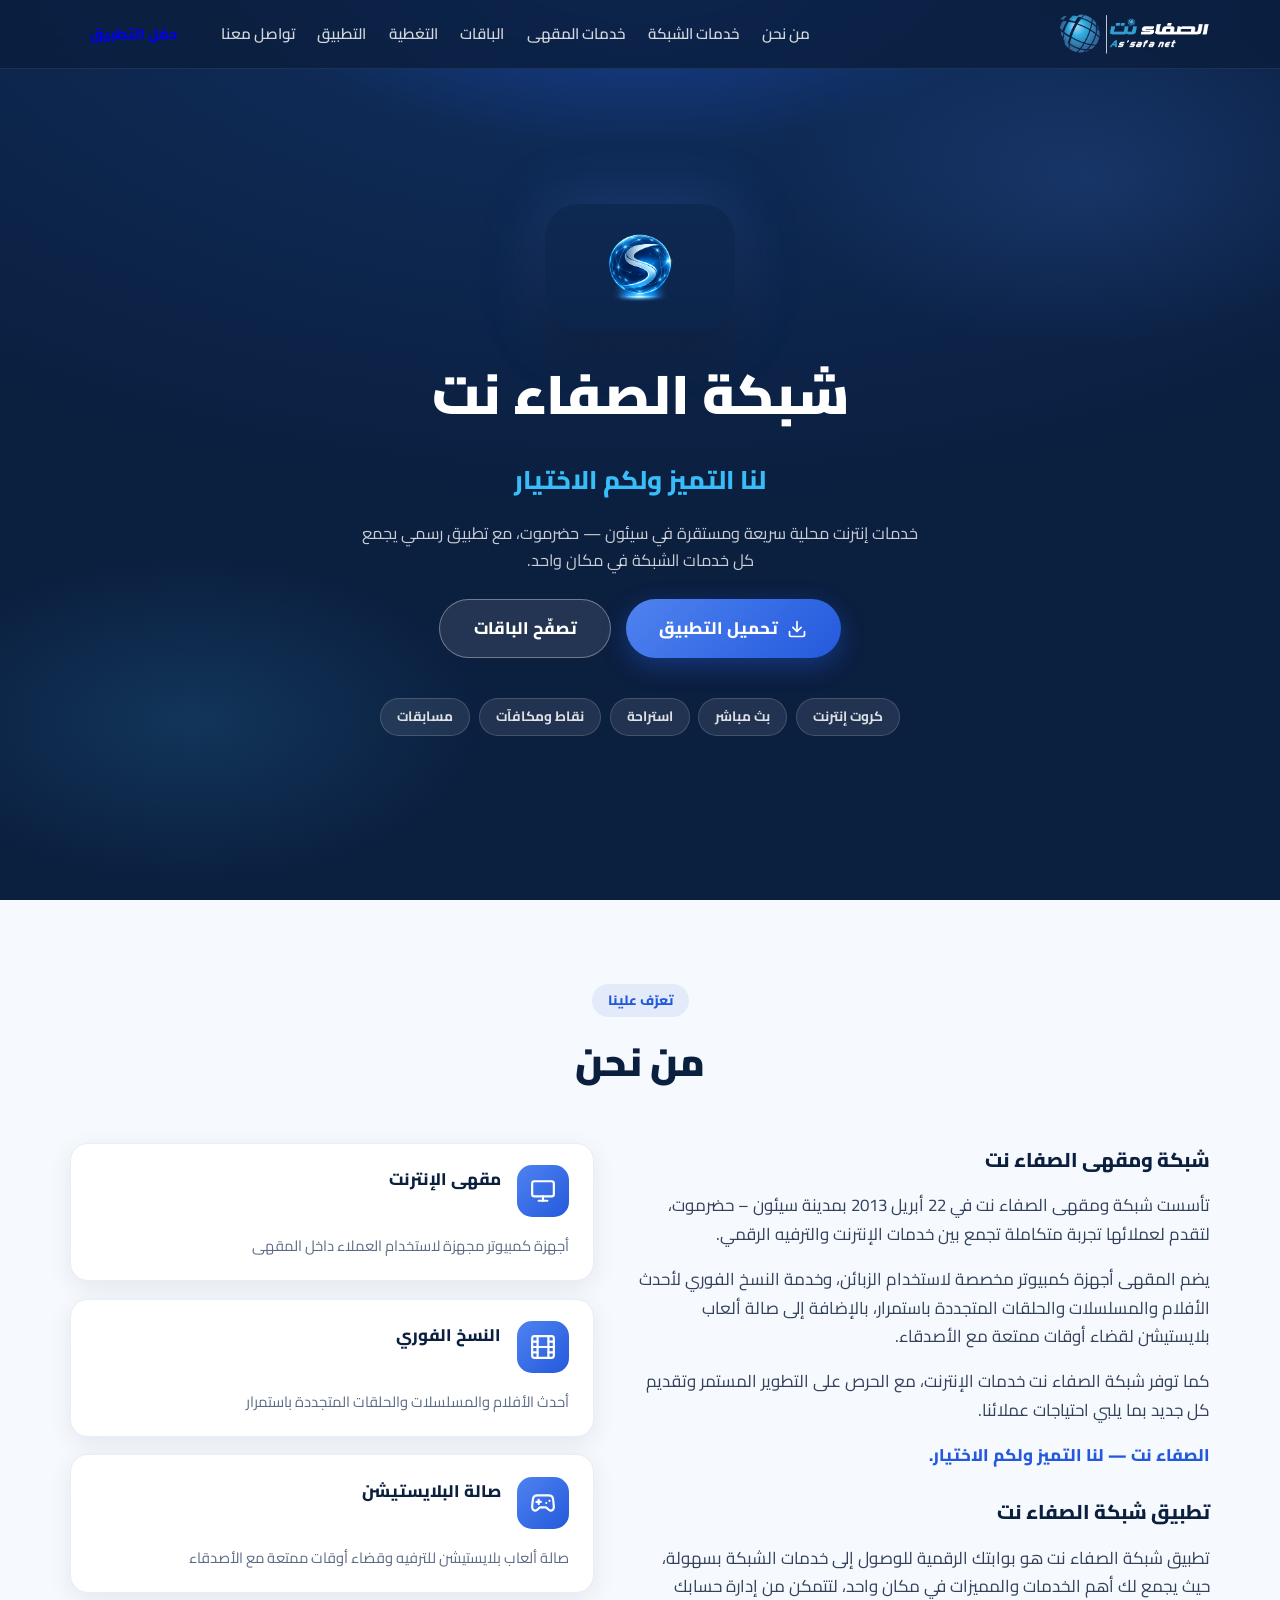
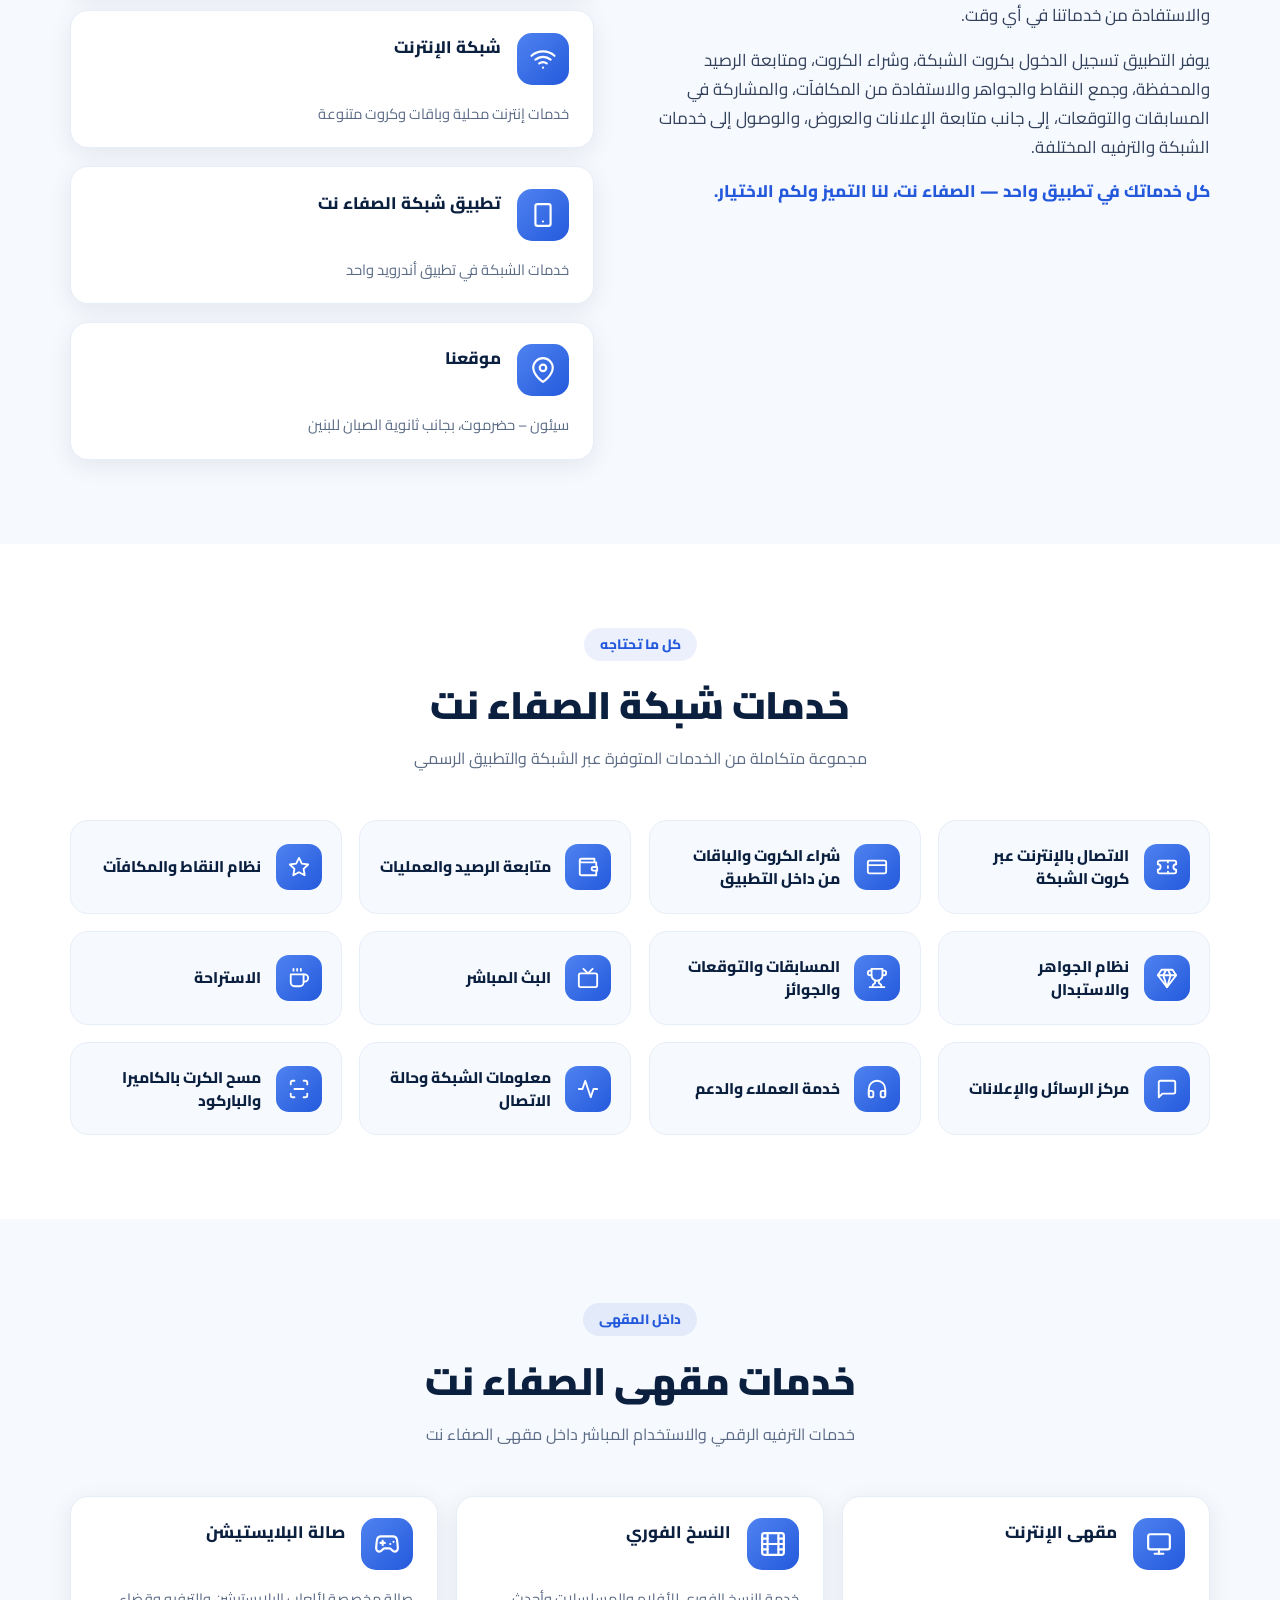
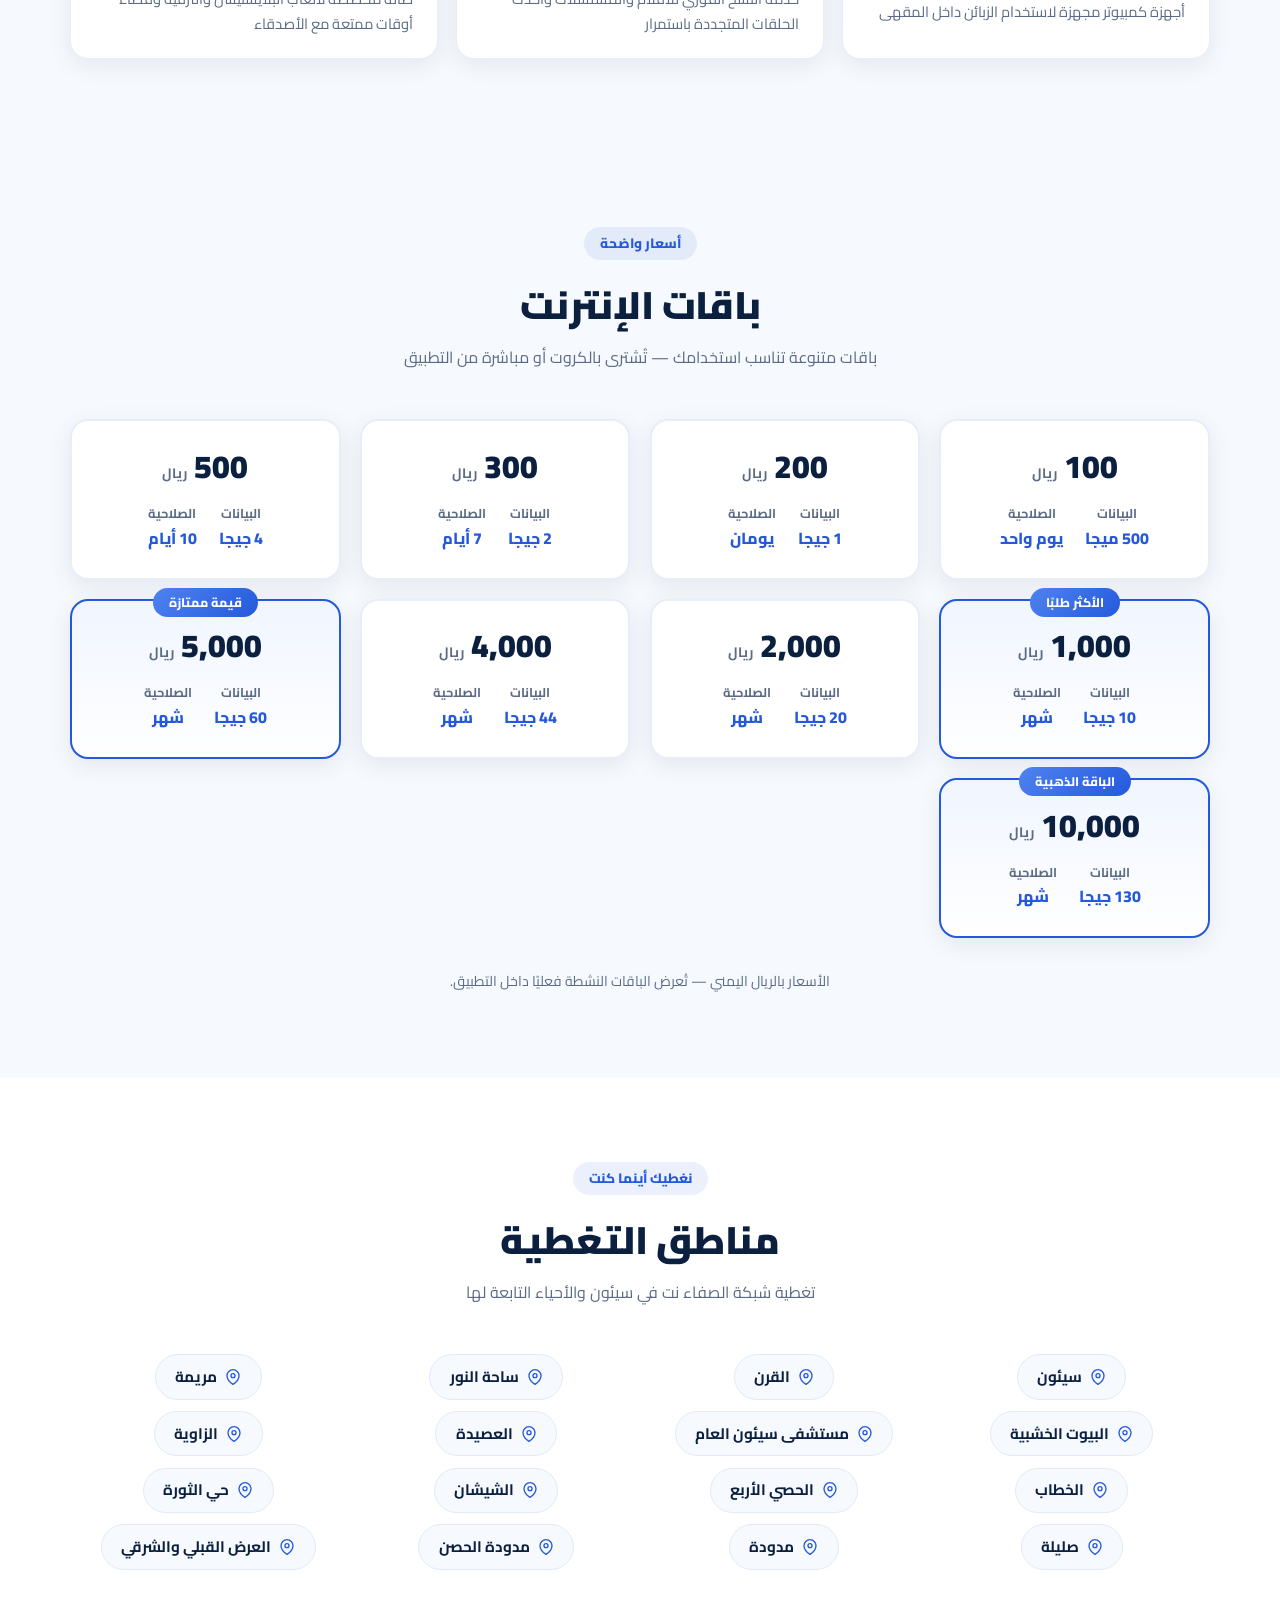
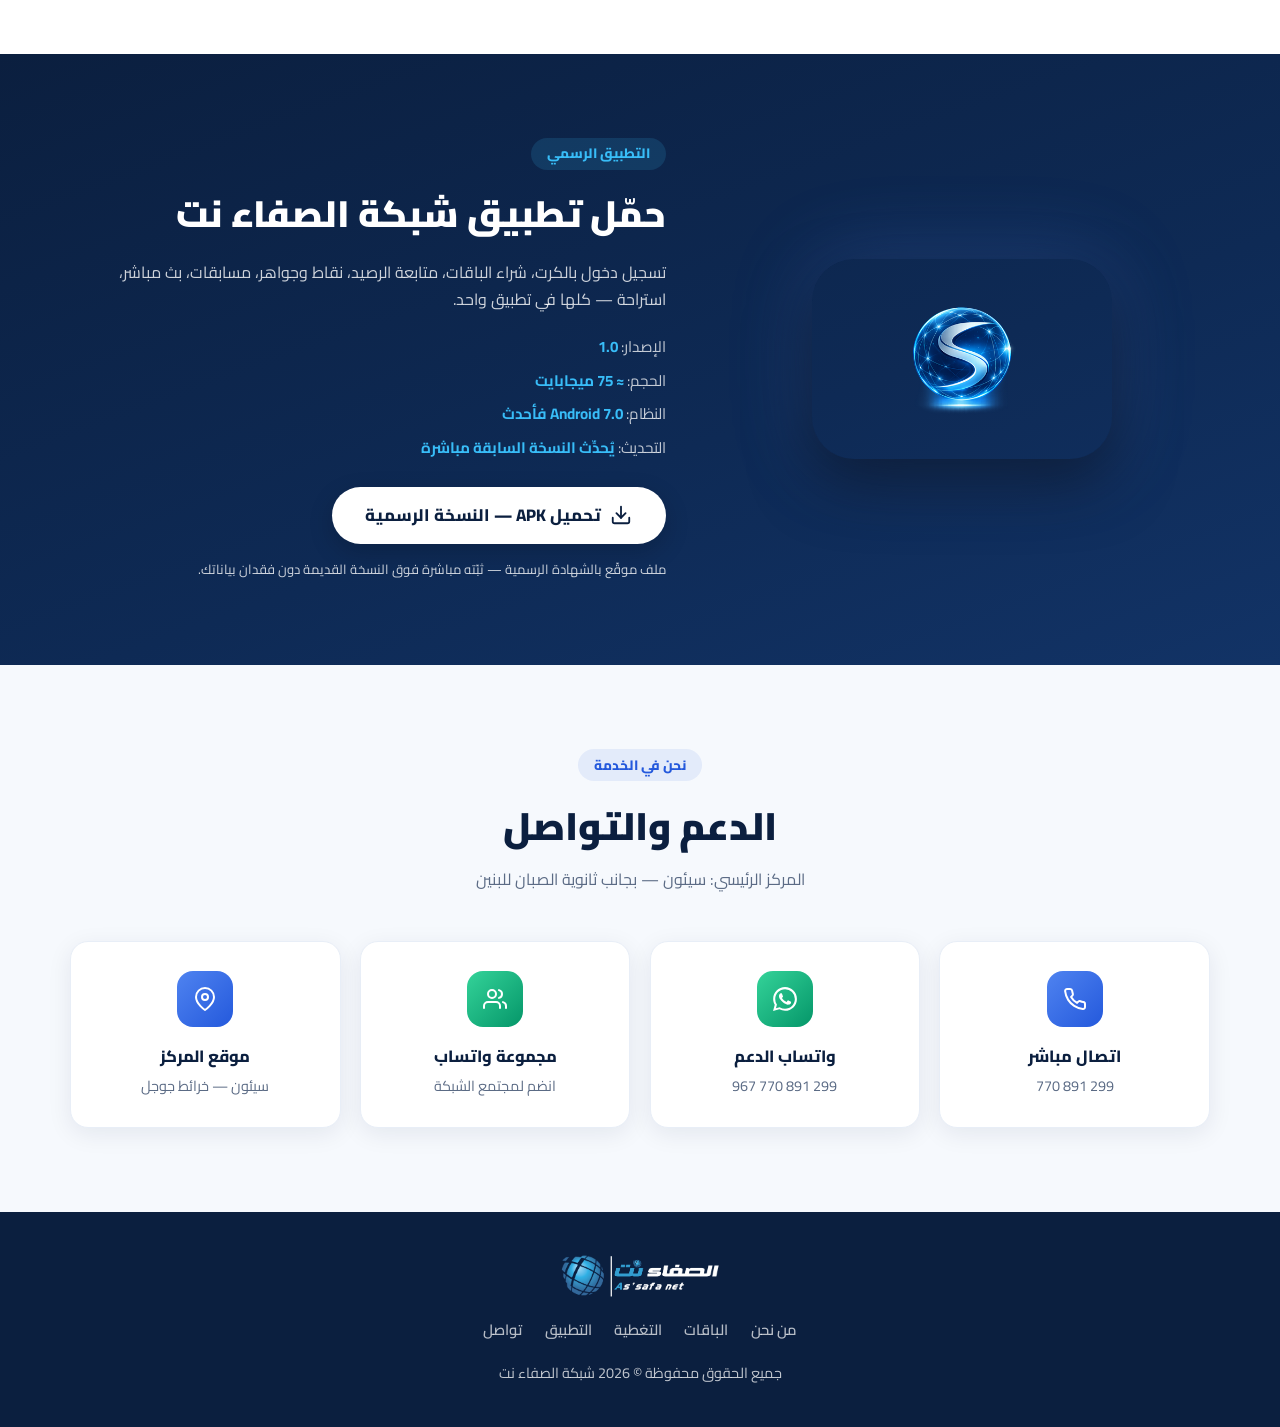
==== index.html @ 28c141bf "Point APK download to v1.0.6 release" ====
<!DOCTYPE html>
<html lang="ar" dir="rtl">
<head>
  <meta charset="UTF-8" />
  <meta name="viewport" content="width=device-width, initial-scale=1.0" />
  <title>شبكة الصفاء نت | لنا التميز ولكم الاختيار</title>
  <meta name="description" content="الموقع الرسمي لشبكة الصفاء نت — سيئون، حضرموت. خدمات إنترنت محلية، باقات، تطبيق رسمي للأندرويد، نقاط ومكافآت، بث مباشر واستراحة." />
  <meta property="og:title" content="شبكة الصفاء نت | لنا التميز ولكم الاختيار" />
  <meta property="og:description" content="الموقع الرسمي لشبكة الصفاء نت — سيئون، حضرموت. حمّل التطبيق الرسمي واكتشف خدمات الشبكة." />
  <meta property="og:type" content="website" />
  <meta property="og:image" content="assets/logo.png" />
  <meta property="og:locale" content="ar_YE" />
  <link rel="icon" type="image/png" href="assets/logo.png" />
  <link rel="preconnect" href="https://fonts.googleapis.com" />
  <link rel="preconnect" href="https://fonts.gstatic.com" crossorigin />
  <link href="https://fonts.googleapis.com/css2?family=Cairo:wght@400;600;700;800;900&display=swap" rel="stylesheet" />
  <link rel="stylesheet" href="styles.css" />
</head>
<body>

  <!-- ═══ شريط التنقل ═══ -->
  <header class="nav" id="nav">
    <div class="container nav-inner">
      <a href="#hero" class="nav-brand">
        <img src="assets/logo-white.png" alt="شعار شبكة الصفاء نت" />
      </a>
      <nav class="nav-links" id="navLinks">
        <a href="#about">من نحن</a>
        <a href="#services">خدمات الشبكة</a>
        <a href="#cafe">خدمات المقهى</a>
        <a href="#packages">الباقات</a>
        <a href="#coverage">التغطية</a>
        <a href="#app">التطبيق</a>
        <a href="#contact">تواصل معنا</a>
      </nav>
      <a href="#app" class="btn btn-sm nav-cta">حمّل التطبيق</a>
      <button class="nav-burger" id="burger" aria-label="القائمة"><span></span><span></span><span></span></button>
    </div>
  </header>

  <!-- ═══ الرئيسية ═══ -->
  <section class="hero" id="hero">
    <div class="hero-glow"></div>
    <div class="container hero-inner">
      <img src="assets/logo.png" alt="شبكة الصفاء نت" class="hero-logo reveal" />
      <h1 class="reveal">شبكة الصفاء نت</h1>
      <p class="hero-tagline reveal">لنا التميز ولكم الاختيار</p>
      <p class="hero-sub reveal">خدمات إنترنت محلية سريعة ومستقرة في سيئون — حضرموت، مع تطبيق رسمي يجمع كل خدمات الشبكة في مكان واحد.</p>
      <div class="hero-actions reveal">
        <a href="#app" class="btn btn-primary btn-lg">
          <svg viewBox="0 0 24 24" width="20" height="20" fill="none" stroke="currentColor" stroke-width="2" stroke-linecap="round" stroke-linejoin="round"><path d="M21 15v4a2 2 0 0 1-2 2H5a2 2 0 0 1-2-2v-4"/><polyline points="7 10 12 15 17 10"/><line x1="12" y1="15" x2="12" y2="3"/></svg>
          تحميل التطبيق
        </a>
        <a href="#packages" class="btn btn-ghost btn-lg">تصفّح الباقات</a>
      </div>
      <div class="hero-chips reveal">
        <span class="chip">كروت إنترنت</span>
        <span class="chip">بث مباشر</span>
        <span class="chip">استراحة</span>
        <span class="chip">نقاط ومكافآت</span>
        <span class="chip">مسابقات</span>
      </div>
    </div>
  </section>

  <!-- ═══ من نحن ═══ -->
  <section class="section" id="about">
    <div class="container">
      <div class="section-head reveal">
        <span class="section-kicker">تعرّف علينا</span>
        <h2>من نحن</h2>
      </div>
      <div class="about-grid">
        <div class="about-text reveal">
          <h3>شبكة ومقهى الصفاء نت</h3>
          <p>تأسست شبكة ومقهى الصفاء نت في 22 أبريل 2013 بمدينة سيئون – حضرموت، لتقدم لعملائها تجربة متكاملة تجمع بين خدمات الإنترنت والترفيه الرقمي.</p>
          <p>يضم المقهى أجهزة كمبيوتر مخصصة لاستخدام الزبائن، وخدمة النسخ الفوري لأحدث الأفلام والمسلسلات والحلقات المتجددة باستمرار، بالإضافة إلى صالة ألعاب بلايستيشن لقضاء أوقات ممتعة مع الأصدقاء.</p>
          <p>كما توفر شبكة الصفاء نت خدمات الإنترنت، مع الحرص على التطوير المستمر وتقديم كل جديد بما يلبي احتياجات عملائنا.</p>
          <p class="about-motto">الصفاء نت — لنا التميز ولكم الاختيار.</p>
          <h3>تطبيق شبكة الصفاء نت</h3>
          <p>تطبيق شبكة الصفاء نت هو بوابتك الرقمية للوصول إلى خدمات الشبكة بسهولة، حيث يجمع لك أهم الخدمات والمميزات في مكان واحد، لتتمكن من إدارة حسابك والاستفادة من خدماتنا في أي وقت.</p>
          <p>يوفر التطبيق تسجيل الدخول بكروت الشبكة، وشراء الكروت، ومتابعة الرصيد والمحفظة، وجمع النقاط والجواهر والاستفادة من المكافآت، والمشاركة في المسابقات والتوقعات، إلى جانب متابعة الإعلانات والعروض، والوصول إلى خدمات الشبكة والترفيه المختلفة.</p>
          <p class="about-motto">كل خدماتك في تطبيق واحد — الصفاء نت، لنا التميز ولكم الاختيار.</p>
        </div>
        <div class="about-cards">
          <div class="about-card reveal">
            <div class="about-icon"><svg viewBox="0 0 24 24" width="26" height="26" fill="none" stroke="currentColor" stroke-width="2" stroke-linecap="round" stroke-linejoin="round"><rect x="2" y="3" width="20" height="14" rx="2"/><line x1="8" y1="21" x2="16" y2="21"/><line x1="12" y1="17" x2="12" y2="21"/></svg></div>
            <h3>مقهى الإنترنت</h3>
            <p>أجهزة كمبيوتر مجهزة لاستخدام العملاء داخل المقهى</p>
          </div>
          <div class="about-card reveal">
            <div class="about-icon"><svg viewBox="0 0 24 24" width="26" height="26" fill="none" stroke="currentColor" stroke-width="2" stroke-linecap="round" stroke-linejoin="round"><rect x="2" y="2" width="20" height="20" rx="2.18"/><line x1="7" y1="2" x2="7" y2="22"/><line x1="17" y1="2" x2="17" y2="22"/><line x1="2" y1="12" x2="22" y2="12"/><line x1="2" y1="7" x2="7" y2="7"/><line x1="2" y1="17" x2="7" y2="17"/><line x1="17" y1="17" x2="22" y2="17"/><line x1="17" y1="7" x2="22" y2="7"/></svg></div>
            <h3>النسخ الفوري</h3>
            <p>أحدث الأفلام والمسلسلات والحلقات المتجددة باستمرار</p>
          </div>
          <div class="about-card reveal">
            <div class="about-icon"><svg viewBox="0 0 24 24" width="26" height="26" fill="none" stroke="currentColor" stroke-width="2" stroke-linecap="round" stroke-linejoin="round"><line x1="6" y1="11" x2="10" y2="11"/><line x1="8" y1="9" x2="8" y2="13"/><line x1="15" y1="12" x2="15.01" y2="12"/><line x1="18" y1="10" x2="18.01" y2="10"/><path d="M17.32 5H6.68a4 4 0 0 0-3.978 3.59c-.006.052-.01.101-.017.152C2.604 9.416 2 14.456 2 16a3 3 0 0 0 3 3c1 0 1.5-.5 2-1l1.414-1.414A2 2 0 0 1 9.828 16h4.344a2 2 0 0 1 1.414.586L17 18c.5.5 1 1 2 1a3 3 0 0 0 3-3c0-1.545-.604-6.584-.685-7.258-.007-.05-.011-.1-.017-.151A4 4 0 0 0 17.32 5z"/></svg></div>
            <h3>صالة البلايستيشن</h3>
            <p>صالة ألعاب بلايستيشن للترفيه وقضاء أوقات ممتعة مع الأصدقاء</p>
          </div>
          <div class="about-card reveal">
            <div class="about-icon"><svg viewBox="0 0 24 24" width="26" height="26" fill="none" stroke="currentColor" stroke-width="2" stroke-linecap="round" stroke-linejoin="round"><path d="M5 12.55a11 11 0 0 1 14.08 0"/><path d="M1.42 9a16 16 0 0 1 21.16 0"/><path d="M8.53 16.11a6 6 0 0 1 6.95 0"/><line x1="12" y1="20" x2="12.01" y2="20"/></svg></div>
            <h3>شبكة الإنترنت</h3>
            <p>خدمات إنترنت محلية وباقات وكروت متنوعة</p>
          </div>
          <div class="about-card reveal">
            <div class="about-icon"><svg viewBox="0 0 24 24" width="26" height="26" fill="none" stroke="currentColor" stroke-width="2" stroke-linecap="round" stroke-linejoin="round"><rect x="5" y="2" width="14" height="20" rx="2" ry="2"/><line x1="12" y1="18" x2="12.01" y2="18"/></svg></div>
            <h3>تطبيق شبكة الصفاء نت</h3>
            <p>خدمات الشبكة في تطبيق أندرويد واحد</p>
          </div>
          <div class="about-card reveal">
            <div class="about-icon"><svg viewBox="0 0 24 24" width="26" height="26" fill="none" stroke="currentColor" stroke-width="2" stroke-linecap="round" stroke-linejoin="round"><path d="M21 10c0 7-9 13-9 13s-9-6-9-13a9 9 0 0 1 18 0z"/><circle cx="12" cy="10" r="3"/></svg></div>
            <h3>موقعنا</h3>
            <p>سيئون – حضرموت، بجانب ثانوية الصبان للبنين</p>
          </div>
        </div>
      </div>
    </div>
  </section>

  <!-- ═══ خدمات شبكة الصفاء نت ═══ -->
  <section class="section section-alt" id="services">
    <div class="container">
      <div class="section-head reveal">
        <span class="section-kicker">كل ما تحتاجه</span>
        <h2>خدمات شبكة الصفاء نت</h2>
        <p>مجموعة متكاملة من الخدمات المتوفرة عبر الشبكة والتطبيق الرسمي</p>
      </div>
      <div class="services-grid" id="servicesGrid"></div>
    </div>
  </section>

  <!-- ═══ خدمات مقهى الصفاء نت ═══ -->
  <section class="section" id="cafe">
    <div class="container">
      <div class="section-head reveal">
        <span class="section-kicker">داخل المقهى</span>
        <h2>خدمات مقهى الصفاء نت</h2>
        <p>خدمات الترفيه الرقمي والاستخدام المباشر داخل مقهى الصفاء نت</p>
      </div>
      <div class="cafe-grid">
        <div class="about-card reveal">
          <div class="about-icon"><svg viewBox="0 0 24 24" width="26" height="26" fill="none" stroke="currentColor" stroke-width="2" stroke-linecap="round" stroke-linejoin="round"><rect x="2" y="3" width="20" height="14" rx="2"/><line x1="8" y1="21" x2="16" y2="21"/><line x1="12" y1="17" x2="12" y2="21"/></svg></div>
          <h3>مقهى الإنترنت</h3>
          <p>أجهزة كمبيوتر مجهزة لاستخدام الزبائن داخل المقهى</p>
        </div>
        <div class="about-card reveal">
          <div class="about-icon"><svg viewBox="0 0 24 24" width="26" height="26" fill="none" stroke="currentColor" stroke-width="2" stroke-linecap="round" stroke-linejoin="round"><rect x="2" y="2" width="20" height="20" rx="2.18"/><line x1="7" y1="2" x2="7" y2="22"/><line x1="17" y1="2" x2="17" y2="22"/><line x1="2" y1="12" x2="22" y2="12"/><line x1="2" y1="7" x2="7" y2="7"/><line x1="2" y1="17" x2="7" y2="17"/><line x1="17" y1="17" x2="22" y2="17"/><line x1="17" y1="7" x2="22" y2="7"/></svg></div>
          <h3>النسخ الفوري</h3>
          <p>خدمة النسخ الفوري للأفلام والمسلسلات وأحدث الحلقات المتجددة باستمرار</p>
        </div>
        <div class="about-card reveal">
          <div class="about-icon"><svg viewBox="0 0 24 24" width="26" height="26" fill="none" stroke="currentColor" stroke-width="2" stroke-linecap="round" stroke-linejoin="round"><line x1="6" y1="11" x2="10" y2="11"/><line x1="8" y1="9" x2="8" y2="13"/><line x1="15" y1="12" x2="15.01" y2="12"/><line x1="18" y1="10" x2="18.01" y2="10"/><path d="M17.32 5H6.68a4 4 0 0 0-3.978 3.59c-.006.052-.01.101-.017.152C2.604 9.416 2 14.456 2 16a3 3 0 0 0 3 3c1 0 1.5-.5 2-1l1.414-1.414A2 2 0 0 1 9.828 16h4.344a2 2 0 0 1 1.414.586L17 18c.5.5 1 1 2 1a3 3 0 0 0 3-3c0-1.545-.604-6.584-.685-7.258-.007-.05-.011-.1-.017-.151A4 4 0 0 0 17.32 5z"/></svg></div>
          <h3>صالة البلايستيشن</h3>
          <p>صالة مخصصة لألعاب البلايستيشن والترفيه وقضاء أوقات ممتعة مع الأصدقاء</p>
        </div>
      </div>
    </div>
  </section>

  <!-- ═══ الباقات ═══ -->
  <section class="section" id="packages">
    <div class="container">
      <div class="section-head reveal">
        <span class="section-kicker">أسعار واضحة</span>
        <h2>باقات الإنترنت</h2>
        <p>باقات متنوعة تناسب استخدامك — تُشترى بالكروت أو مباشرة من التطبيق</p>
      </div>
      <div class="packages-grid" id="packagesGrid"></div>
      <p class="section-note reveal">الأسعار بالريال اليمني — تُعرض الباقات النشطة فعليًا داخل التطبيق.</p>
    </div>
  </section>

  <!-- ═══ التغطية ═══ -->
  <section class="section section-alt" id="coverage">
    <div class="container">
      <div class="section-head reveal">
        <span class="section-kicker">نغطيك أينما كنت</span>
        <h2>مناطق التغطية</h2>
        <p>تغطية شبكة الصفاء نت في سيئون والأحياء التابعة لها</p>
      </div>
      <div class="coverage-list" id="coverageList"></div>
    </div>
  </section>

  <!-- ═══ التطبيق ═══ -->
  <section class="section section-app" id="app">
    <div class="container app-inner">
      <div class="app-visual reveal">
        <img src="assets/logo.png" alt="تطبيق شبكة الصفاء نت" class="app-logo" />
      </div>
      <div class="app-text reveal">
        <span class="section-kicker light">التطبيق الرسمي</span>
        <h2>حمّل تطبيق شبكة الصفاء نت</h2>
        <p>تسجيل دخول بالكرت، شراء الباقات، متابعة الرصيد، نقاط وجواهر، مسابقات، بث مباشر، استراحة — كلها في تطبيق واحد.</p>
        <ul class="app-specs">
          <li>الإصدار: <b>1.0</b></li>
          <li>الحجم: <b>≈ 75 ميجابايت</b></li>
          <li>النظام: <b>Android 7.0 فأحدث</b></li>
          <li>التحديث: <b>يُحدِّث النسخة السابقة مباشرة</b></li>
        </ul>
        <a class="btn btn-light btn-lg" id="downloadBtn" href="https://github.com/hmma11112222-debug/alsafanet-website/releases/download/v1.0.6/ALSAFA-Customer-release.apk">
          <svg viewBox="0 0 24 24" width="22" height="22" fill="none" stroke="currentColor" stroke-width="2" stroke-linecap="round" stroke-linejoin="round"><path d="M21 15v4a2 2 0 0 1-2 2H5a2 2 0 0 1-2-2v-4"/><polyline points="7 10 12 15 17 10"/><line x1="12" y1="15" x2="12" y2="3"/></svg>
          تحميل APK — النسخة الرسمية
        </a>
        <p class="app-note">ملف موقّع بالشهادة الرسمية — ثبّته مباشرة فوق النسخة القديمة دون فقدان بياناتك.</p>
      </div>
    </div>
  </section>

  <!-- ═══ التواصل ═══ -->
  <section class="section" id="contact">
    <div class="container">
      <div class="section-head reveal">
        <span class="section-kicker">نحن في الخدمة</span>
        <h2>الدعم والتواصل</h2>
        <p>المركز الرئيسي: سيئون — بجانب ثانوية الصبان للبنين</p>
      </div>
      <div class="contact-grid">
        <a class="contact-card reveal" href="tel:+967770891299">
          <div class="contact-icon"><svg viewBox="0 0 24 24" width="24" height="24" fill="none" stroke="currentColor" stroke-width="2" stroke-linecap="round" stroke-linejoin="round"><path d="M22 16.92v3a2 2 0 0 1-2.18 2 19.79 19.79 0 0 1-8.63-3.07 19.5 19.5 0 0 1-6-6 19.79 19.79 0 0 1-3.07-8.67A2 2 0 0 1 4.11 2h3a2 2 0 0 1 2 1.72c.13.96.36 1.9.7 2.81a2 2 0 0 1-.45 2.11L8.09 9.91a16 16 0 0 0 6 6l1.27-1.27a2 2 0 0 1 2.11-.45c.91.34 1.85.57 2.81.7A2 2 0 0 1 22 16.92z"/></svg></div>
          <h3>اتصال مباشر</h3>
          <p dir="ltr">770 891 299</p>
        </a>
        <a class="contact-card reveal" href="https://wa.me/967770891299" target="_blank" rel="noopener">
          <div class="contact-icon wa"><svg viewBox="0 0 24 24" width="24" height="24" fill="currentColor"><path d="M17.47 14.38c-.3-.15-1.76-.87-2.03-.97-.27-.1-.47-.15-.67.15-.2.3-.77.97-.94 1.17-.17.2-.35.22-.65.07a8.2 8.2 0 0 1-2.4-1.48 9 9 0 0 1-1.66-2.07c-.17-.3 0-.46.13-.61.14-.13.3-.35.45-.52.15-.17.2-.3.3-.5.1-.2.05-.37-.02-.52-.08-.15-.67-1.62-.92-2.22-.24-.58-.49-.5-.67-.51h-.57c-.2 0-.52.07-.8.37-.27.3-1.04 1.02-1.04 2.5 0 1.47 1.07 2.9 1.22 3.1.15.2 2.11 3.22 5.1 4.51.71.31 1.27.5 1.7.64.72.23 1.37.2 1.88.12.58-.09 1.76-.72 2.01-1.42.25-.7.25-1.29.17-1.42-.07-.12-.27-.2-.57-.35M12.05 21.79h-.01a9.8 9.8 0 0 1-5-1.37l-.36-.21-3.72.97.99-3.62-.23-.37a9.77 9.77 0 0 1-1.5-5.22c0-5.4 4.4-9.8 9.82-9.8a9.76 9.76 0 0 1 9.8 9.8c0 5.42-4.4 9.82-9.79 9.82m8.36-18.18A11.75 11.75 0 0 0 12.05 0C5.5 0 .16 5.33.16 11.9c0 2.1.55 4.15 1.6 5.96L.05 24l6.3-1.65a11.9 11.9 0 0 0 5.68 1.44h.01c6.55 0 11.89-5.33 11.89-11.9 0-3.18-1.24-6.16-3.52-8.4"/></svg></div>
          <h3>واتساب الدعم</h3>
          <p dir="ltr">967 770 891 299</p>
        </a>
        <a class="contact-card reveal" href="https://chat.whatsapp.com/CvXQGRL7BnZ5Y1JhDmtkYR" target="_blank" rel="noopener">
          <div class="contact-icon wa"><svg viewBox="0 0 24 24" width="24" height="24" fill="none" stroke="currentColor" stroke-width="2" stroke-linecap="round" stroke-linejoin="round"><path d="M17 21v-2a4 4 0 0 0-4-4H5a4 4 0 0 0-4 4v2"/><circle cx="9" cy="7" r="4"/><path d="M23 21v-2a4 4 0 0 0-3-3.87"/><path d="M16 3.13a4 4 0 0 1 0 7.75"/></svg></div>
          <h3>مجموعة واتساب</h3>
          <p>انضم لمجتمع الشبكة</p>
        </a>
        <a class="contact-card reveal" href="https://maps.app.goo.gl/K5JbfJUm2mxss8Pg7" target="_blank" rel="noopener">
          <div class="contact-icon"><svg viewBox="0 0 24 24" width="24" height="24" fill="none" stroke="currentColor" stroke-width="2" stroke-linecap="round" stroke-linejoin="round"><path d="M21 10c0 7-9 13-9 13s-9-6-9-13a9 9 0 0 1 18 0z"/><circle cx="12" cy="10" r="3"/></svg></div>
          <h3>موقع المركز</h3>
          <p>سيئون — خرائط جوجل</p>
        </a>
      </div>
    </div>
  </section>

  <!-- ═══ التذييل ═══ -->
  <footer class="footer">
    <div class="container footer-inner">
      <img src="assets/logo-white.png" alt="شبكة الصفاء نت" class="footer-logo" />
      <nav class="footer-links">
        <a href="#about">من نحن</a>
        <a href="#packages">الباقات</a>
        <a href="#coverage">التغطية</a>
        <a href="#app">التطبيق</a>
        <a href="#contact">تواصل</a>
      </nav>
      <p class="footer-rights">جميع الحقوق محفوظة © 2026 شبكة الصفاء نت</p>
    </div>
  </footer>

  <script src="script.js"></script>
</body>
</html>
---- styles.css ----
/* ═══ شبكة الصفاء نت — الموقع الرسمي ═══ */
:root {
  --navy: #0b1f3f;
  --navy-2: #0e2a55;
  --blue: #2459dc;
  --blue-light: #4f83f0;
  --cyan: #38bdf8;
  --white: #ffffff;
  --bg: #f6f9fd;
  --ink: #12213f;
  --muted: #5b6b85;
  --card: #ffffff;
  --radius: 18px;
  --shadow: 0 6px 24px rgba(11, 31, 63, .08);
  --shadow-lg: 0 14px 40px rgba(11, 31, 63, .14);
}

* { margin: 0; padding: 0; box-sizing: border-box; }

html { scroll-behavior: smooth; }

body {
  font-family: 'Cairo', system-ui, sans-serif;
  background: var(--bg);
  color: var(--ink);
  line-height: 1.7;
  overflow-x: hidden;
}

.container { width: min(1140px, 92%); margin-inline: auto; }

/* ─── أزرار ─── */
.btn {
  display: inline-flex; align-items: center; justify-content: center; gap: .55rem;
  font-family: inherit; font-weight: 800; text-decoration: none; cursor: pointer;
  border-radius: 999px; border: 0; transition: transform .2s, box-shadow .2s, background .2s;
}
.btn-lg { padding: .9rem 2.1rem; font-size: 1.05rem; }
.btn-sm { padding: .5rem 1.25rem; font-size: .9rem; }
.btn-primary { background: linear-gradient(135deg, var(--blue-light), var(--blue)); color: #fff; box-shadow: 0 8px 24px rgba(36,89,220,.4); }
.btn-primary:hover { transform: translateY(-2px); box-shadow: 0 12px 32px rgba(36,89,220,.5); }
.btn-ghost { background: rgba(255,255,255,.1); color: #fff; border: 1.5px solid rgba(255,255,255,.35); }
.btn-ghost:hover { background: rgba(255,255,255,.2); }
.btn-light { background: #fff; color: var(--navy); box-shadow: 0 8px 24px rgba(0,0,0,.18); }
.btn-light:hover { transform: translateY(-2px); }

/* ─── شريط التنقل ─── */
.nav {
  position: fixed; inset-inline: 0; top: 0; z-index: 100;
  background: rgba(11,31,63,.85); backdrop-filter: blur(14px);
  border-bottom: 1px solid rgba(255,255,255,.08);
}
.nav-inner { display: flex; align-items: center; gap: 1.5rem; height: 68px; }
.nav-brand img { height: 42px; display: block; }
.nav-links { display: flex; gap: 1.4rem; margin-inline-start: auto; }
.nav-links a { color: rgba(255,255,255,.82); text-decoration: none; font-weight: 600; font-size: .95rem; transition: color .2s; }
.nav-links a:hover { color: var(--cyan); }
.nav-burger { display: none; flex-direction: column; gap: 5px; background: none; border: 0; cursor: pointer; padding: 6px; }
.nav-burger span { width: 24px; height: 2.5px; background: #fff; border-radius: 2px; transition: .25s; }

/* ─── الرئيسية ─── */
.hero {
  position: relative; min-height: 100svh; display: flex; align-items: center;
  background: radial-gradient(1100px 600px at 50% -10%, #1c4db8 0%, var(--navy-2) 40%, var(--navy) 100%);
  color: #fff; text-align: center; padding: 110px 0 70px; overflow: hidden;
}
.hero-glow {
  position: absolute; inset: 0; pointer-events: none;
  background:
    radial-gradient(500px 280px at 15% 80%, rgba(56,189,248,.14), transparent 60%),
    radial-gradient(500px 280px at 85% 20%, rgba(79,131,240,.16), transparent 60%);
}
.hero-inner { position: relative; display: flex; flex-direction: column; align-items: center; gap: 1.1rem; }
.hero-logo { width: 190px; height: auto; border-radius: 34px; box-shadow: 0 18px 50px rgba(0,0,0,.45), 0 0 60px rgba(79,131,240,.35); }
.hero h1 { font-size: clamp(2.1rem, 6vw, 3.4rem); font-weight: 900; }
.hero-tagline { font-size: clamp(1.15rem, 3vw, 1.6rem); font-weight: 800; color: var(--cyan); }
.hero-sub { max-width: 560px; color: rgba(255,255,255,.78); font-size: 1.02rem; }
.hero-actions { display: flex; gap: .9rem; flex-wrap: wrap; justify-content: center; margin-top: .4rem; }
.hero-chips { display: flex; gap: .55rem; flex-wrap: wrap; justify-content: center; margin-top: 1.4rem; }
.chip {
  padding: .38rem 1rem; border-radius: 999px; font-size: .85rem; font-weight: 700;
  background: rgba(255,255,255,.09); border: 1px solid rgba(255,255,255,.16); color: rgba(255,255,255,.85);
}

/* ─── الأقسام ─── */
.section { padding: 84px 0; }
.section-alt { background: var(--white); }
.section-head { text-align: center; max-width: 640px; margin: 0 auto 3rem; }
.section-kicker {
  display: inline-block; font-size: .85rem; font-weight: 800; color: var(--blue);
  background: rgba(36,89,220,.09); padding: .3rem 1rem; border-radius: 999px; margin-bottom: .8rem;
}
.section-kicker.light { color: var(--cyan); background: rgba(56,189,248,.14); }
.section-head h2 { font-size: clamp(1.6rem, 4vw, 2.4rem); font-weight: 900; color: var(--navy); }
.section-head p { color: var(--muted); margin-top: .4rem; }
.section-note { text-align: center; color: var(--muted); font-size: .88rem; margin-top: 2rem; }

/* ─── من نحن ─── */
.about-grid { display: grid; grid-template-columns: 1.1fr 1fr; gap: 2.5rem; align-items: start; }
.about-text p { font-size: 1.06rem; color: #33415c; margin-bottom: 1rem; }
.about-text h3 { font-size: 1.25rem; font-weight: 800; color: var(--navy); margin: 1.6rem 0 .9rem; }
.about-text h3:first-child { margin-top: 0; }
.about-motto { font-weight: 800; color: var(--blue) !important; margin-bottom: 0 !important; }
.about-cards { display: grid; gap: 1.1rem; }
.about-card {
  background: var(--card); border-radius: var(--radius); padding: 1.35rem 1.5rem;
  box-shadow: var(--shadow); border: 1px solid #e8eef7; display: flex; gap: 1rem; align-items: flex-start;
  transition: transform .2s, box-shadow .2s; flex-wrap: wrap;
}
.about-card:hover { transform: translateY(-3px); box-shadow: var(--shadow-lg); }
.about-icon {
  flex-shrink: 0; width: 52px; height: 52px; border-radius: 15px; display: grid; place-items: center;
  background: linear-gradient(135deg, var(--blue-light), var(--blue)); color: #fff;
}
.about-card h3 { font-size: 1.05rem; font-weight: 800; color: var(--navy); }
.about-card p { color: var(--muted); font-size: .92rem; flex-basis: 100%; }

/* ─── الخدمات ─── */
.services-grid { display: grid; grid-template-columns: repeat(auto-fill, minmax(230px, 1fr)); gap: 1.1rem; }
.service-card {
  background: var(--bg); border: 1px solid #e8eef7; border-radius: var(--radius);
  padding: 1.4rem 1.2rem; display: flex; align-items: center; gap: .9rem;
  transition: transform .2s, box-shadow .2s;
}
.service-card:hover { transform: translateY(-3px); box-shadow: var(--shadow-lg); }
.service-icon {
  flex-shrink: 0; width: 46px; height: 46px; border-radius: 13px; display: grid; place-items: center;
  background: linear-gradient(135deg, var(--blue-light), var(--blue)); color: #fff;
}
.service-card h3 { font-size: .97rem; font-weight: 800; color: var(--navy); line-height: 1.5; }

/* ─── خدمات المقهى ─── */
.cafe-grid { display: grid; grid-template-columns: repeat(3, 1fr); gap: 1.1rem; }

/* ─── الباقات ─── */
.packages-grid { display: grid; grid-template-columns: repeat(auto-fill, minmax(220px, 1fr)); gap: 1.2rem; }
.pkg-card {
  position: relative; background: var(--card); border: 2px solid #e8eef7; border-radius: var(--radius);
  padding: 1.6rem 1.4rem; text-align: center; box-shadow: var(--shadow);
  transition: transform .2s, box-shadow .2s;
}
.pkg-card:hover { transform: translateY(-4px); box-shadow: var(--shadow-lg); }
.pkg-card.featured { border: 2px solid var(--blue); background: linear-gradient(180deg, #f0f5ff, #fff); }
.pkg-badge {
  position: absolute; top: -13px; inset-inline: 0; margin-inline: auto; width: fit-content;
  background: linear-gradient(135deg, var(--blue-light), var(--blue)); color: #fff;
  font-size: .78rem; font-weight: 800; padding: .25rem 1rem; border-radius: 999px;
}
.pkg-price { font-size: 2rem; font-weight: 900; color: var(--navy); line-height: 1.2; }
.pkg-price small { font-size: .85rem; font-weight: 700; color: var(--muted); }
.pkg-meta { display: flex; justify-content: center; gap: 1.4rem; margin-top: 1.1rem; }
.pkg-meta div { text-align: center; }
.pkg-meta span { display: block; font-size: .8rem; color: var(--muted); font-weight: 700; }
.pkg-meta b { font-size: 1rem; color: var(--blue); font-weight: 800; }

/* ─── التغطية ─── */
.coverage-list { display: grid; grid-template-columns: repeat(auto-fill, minmax(230px, 1fr)); justify-items: center; gap: .7rem; }
.coverage-item {
  display: inline-flex; align-items: center; gap: .5rem;
  background: var(--bg); border: 1px solid #e2eaf5; border-radius: 999px;
  padding: .55rem 1.2rem; font-weight: 700; font-size: .95rem; color: var(--navy);
  transition: background .2s, transform .2s;
}
.coverage-item:hover { background: #eaf1fd; transform: translateY(-2px); }
.coverage-item svg { color: var(--blue); flex-shrink: 0; }
@media (min-width: 600px) and (max-width: 1100px) {
  .coverage-list { grid-template-columns: repeat(2, minmax(230px, 1fr)); }
}

/* ─── التطبيق ─── */
.section-app { background: linear-gradient(160deg, var(--navy) 0%, var(--navy-2) 60%, #123366 100%); color: #fff; }
.app-inner { display: grid; grid-template-columns: 1fr 1.2fr; gap: 3rem; align-items: center; }
.app-visual { display: flex; justify-content: center; }
.app-logo { width: min(300px, 70%); border-radius: 42px; box-shadow: 0 24px 60px rgba(0,0,0,.5), 0 0 80px rgba(79,131,240,.3); }
.app-text h2 { font-size: clamp(1.6rem, 4vw, 2.3rem); font-weight: 900; margin-bottom: .8rem; }
.app-text > p { color: rgba(255,255,255,.8); }
.app-specs { list-style: none; margin: 1.3rem 0 1.6rem; display: grid; gap: .5rem; }
.app-specs li { font-size: .95rem; color: rgba(255,255,255,.75); }
.app-specs b { color: var(--cyan); }
.app-note { margin-top: .9rem; font-size: .82rem; color: rgba(255,255,255,.55); }

/* ─── التواصل ─── */
.contact-grid { display: grid; grid-template-columns: repeat(auto-fit, minmax(210px, 1fr)); gap: 1.2rem; }
.contact-card {
  background: var(--card); border: 1px solid #e8eef7; border-radius: var(--radius);
  padding: 1.8rem 1.3rem; text-align: center; text-decoration: none; color: inherit;
  box-shadow: var(--shadow); transition: transform .2s, box-shadow .2s;
}
.contact-card:hover { transform: translateY(-4px); box-shadow: var(--shadow-lg); }
.contact-icon {
  width: 56px; height: 56px; margin: 0 auto 1rem; border-radius: 16px; display: grid; place-items: center;
  background: linear-gradient(135deg, var(--blue-light), var(--blue)); color: #fff;
}
.contact-icon.wa { background: linear-gradient(135deg, #34d399, #059669); }
.contact-card h3 { font-weight: 800; color: var(--navy); font-size: 1.02rem; }
.contact-card p { color: var(--muted); font-size: .9rem; margin-top: .2rem; }

/* ─── التذييل ─── */
.footer { background: var(--navy); color: rgba(255,255,255,.75); padding: 2.6rem 0; }
.footer-inner { display: flex; flex-direction: column; align-items: center; gap: 1.2rem; text-align: center; }
.footer-logo { height: 44px; }
.footer-links { display: flex; gap: 1.4rem; flex-wrap: wrap; justify-content: center; }
.footer-links a { color: rgba(255,255,255,.7); text-decoration: none; font-size: .92rem; font-weight: 600; }
.footer-links a:hover { color: var(--cyan); }
.footer-rights { font-size: .9rem; }

/* ─── حركات الظهور ─── */
.reveal { opacity: 0; transform: translateY(26px); transition: opacity .6s ease, transform .6s ease; }
.reveal.visible { opacity: 1; transform: none; }
@media (prefers-reduced-motion: reduce) {
  .reveal { opacity: 1; transform: none; transition: none; }
  html { scroll-behavior: auto; }
}

/* ─── الجوال ─── */
@media (max-width: 860px) {
  .about-grid, .app-inner { grid-template-columns: 1fr; gap: 2rem; }
  .cafe-grid { grid-template-columns: 1fr; }
  .app-visual { order: -1; }
  .app-logo { width: 200px; }
  .nav-links {
    position: fixed; top: 68px; inset-inline: 0; flex-direction: column; gap: 0;
    background: rgba(11,31,63,.98); padding: .6rem 0; display: none;
  }
  .nav-links.open { display: flex; }
  .nav-links a { padding: .85rem 6%; border-top: 1px solid rgba(255,255,255,.07); }
  .nav-cta { display: none; }
  .nav-burger { display: flex; margin-inline-start: auto; }
  .nav.open .nav-burger span:nth-child(1) { transform: translateY(7.5px) rotate(45deg); }
  .nav.open .nav-burger span:nth-child(2) { opacity: 0; }
  .nav.open .nav-burger span:nth-child(3) { transform: translateY(-7.5px) rotate(-45deg); }
  .hero-logo { width: 150px; }
  .section { padding: 64px 0; }
}
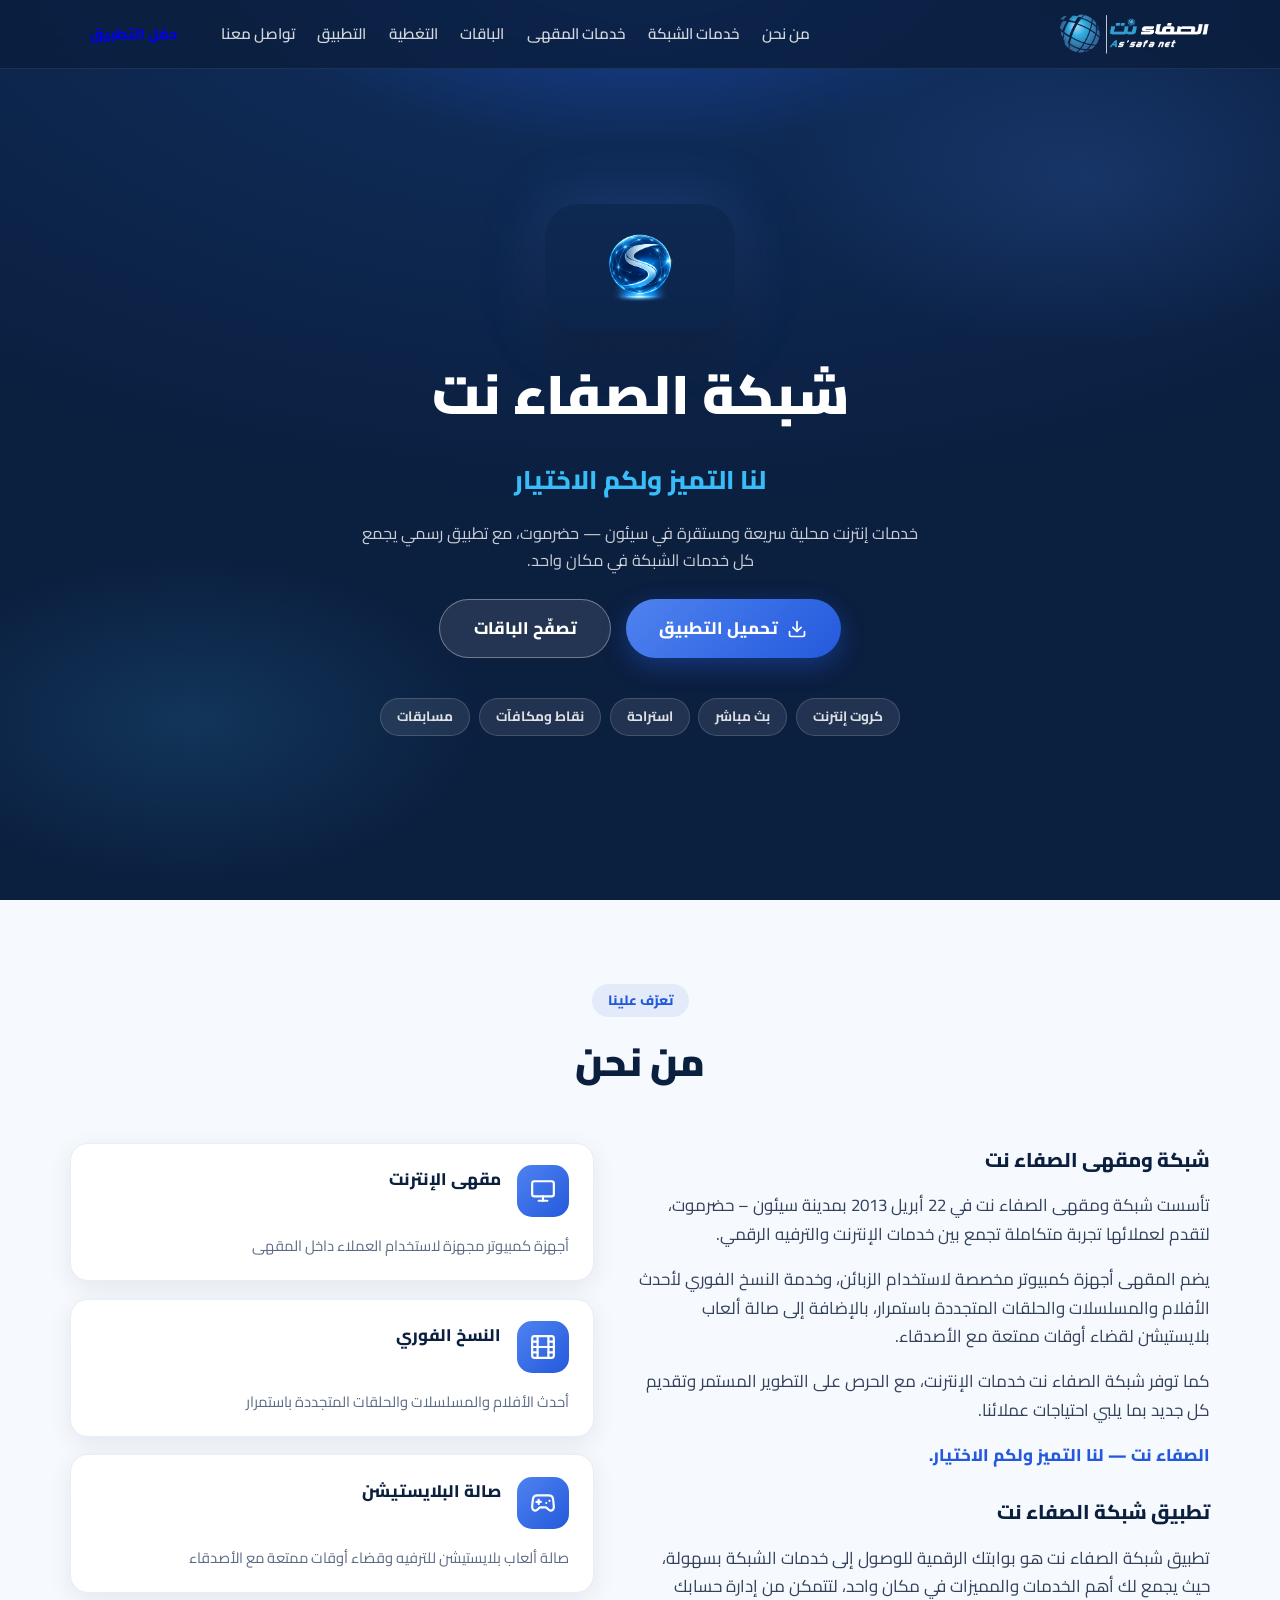
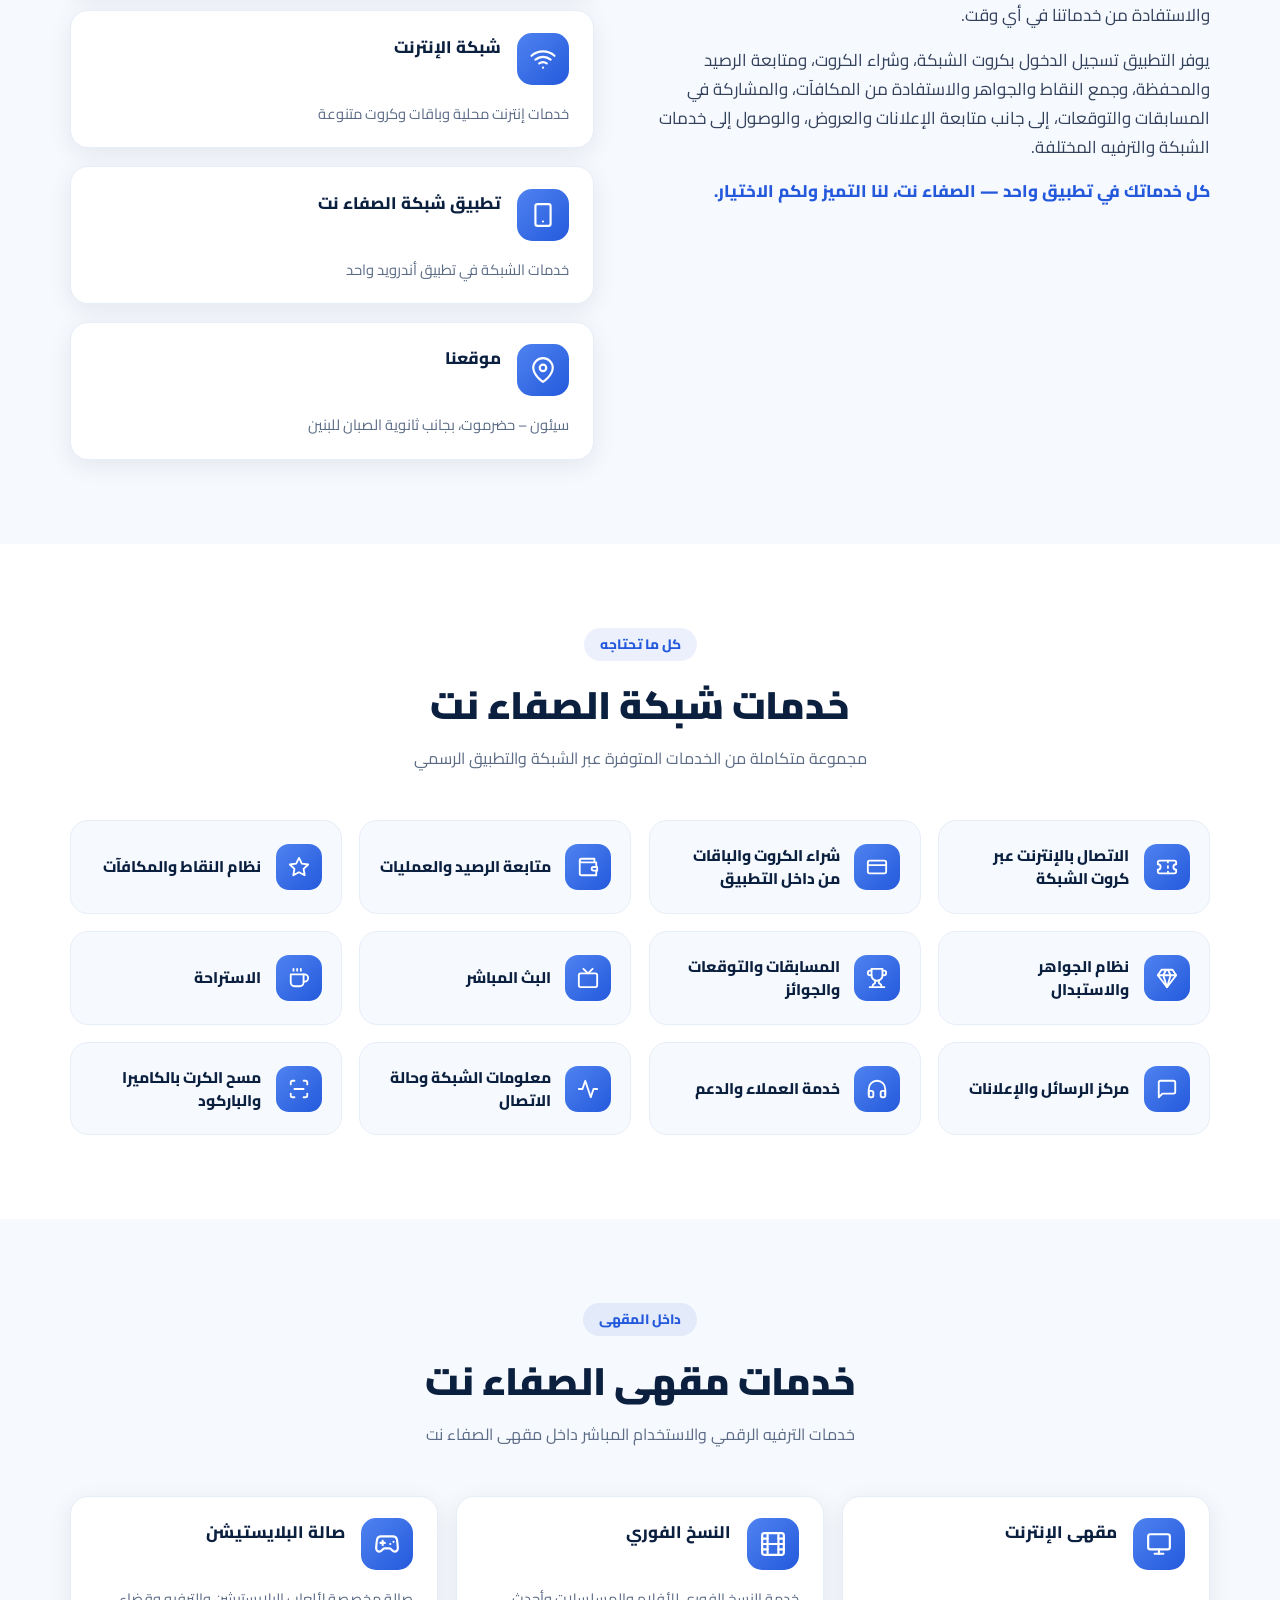
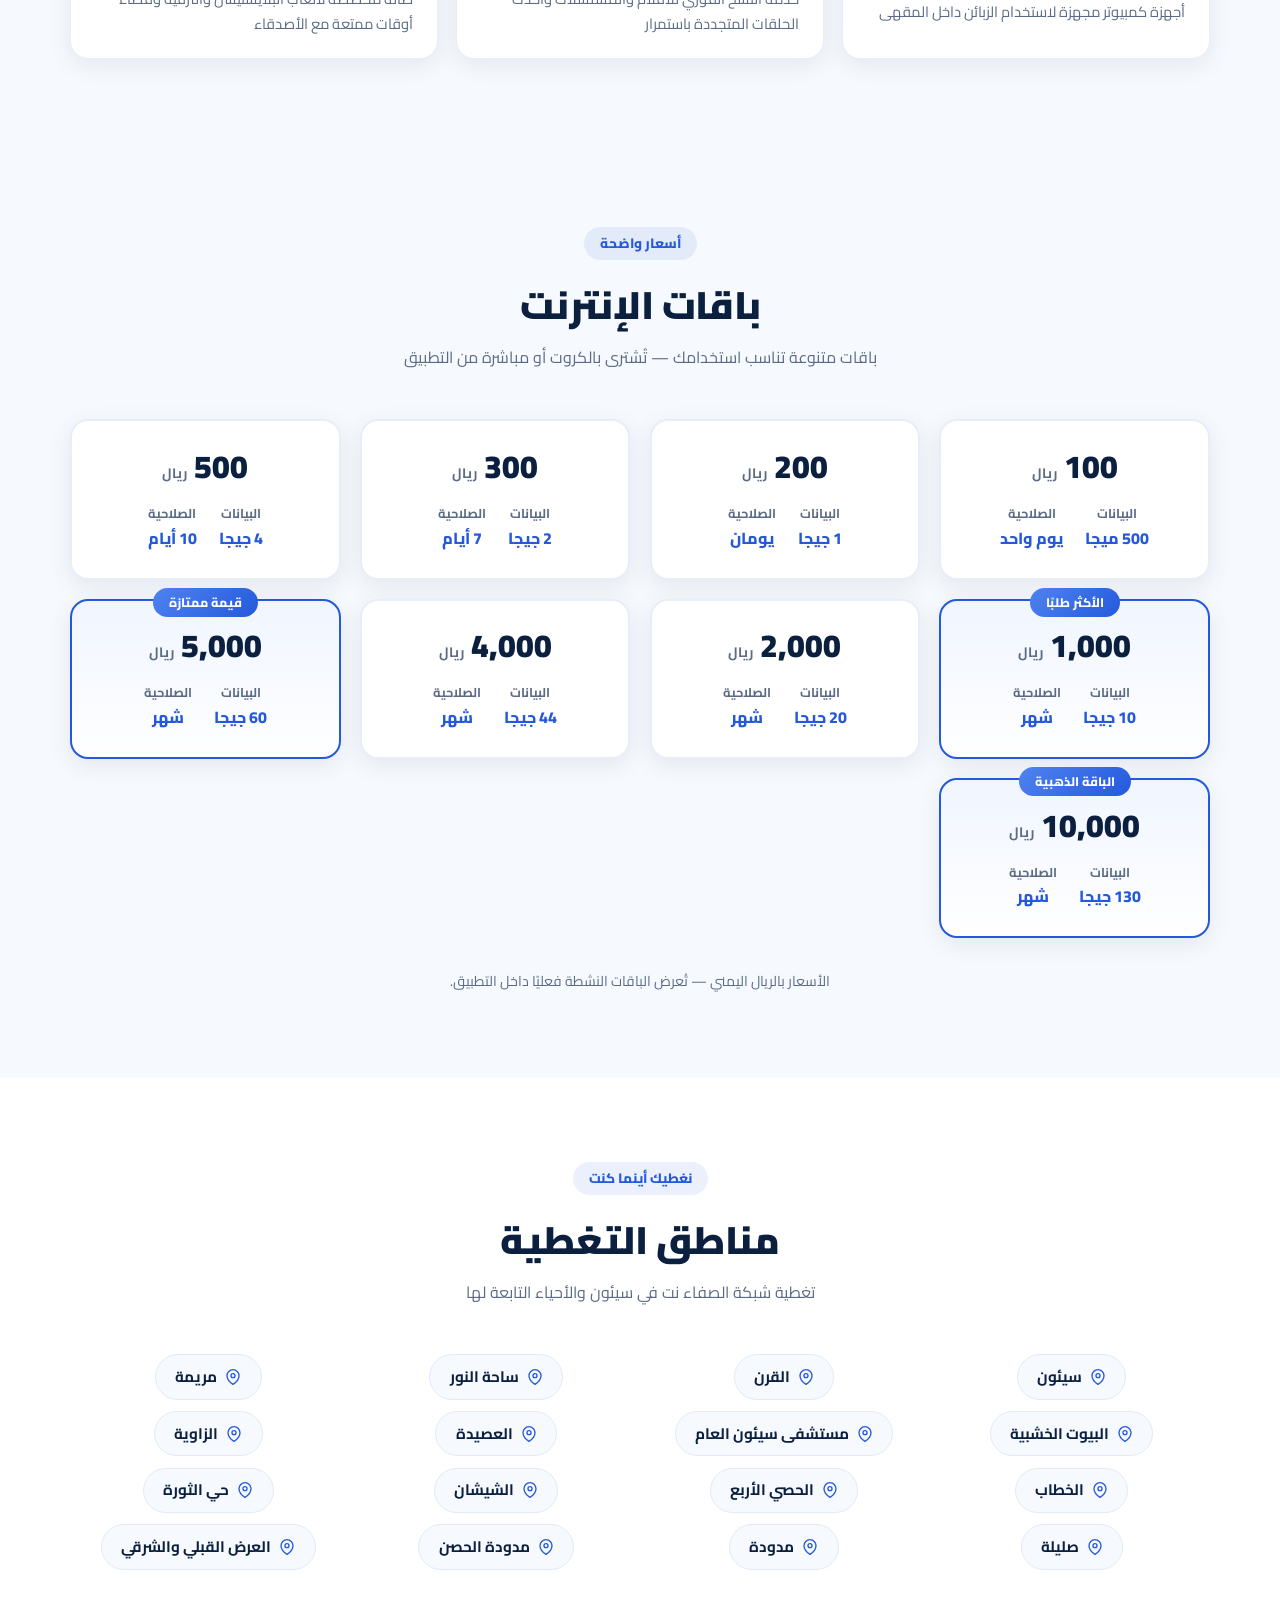
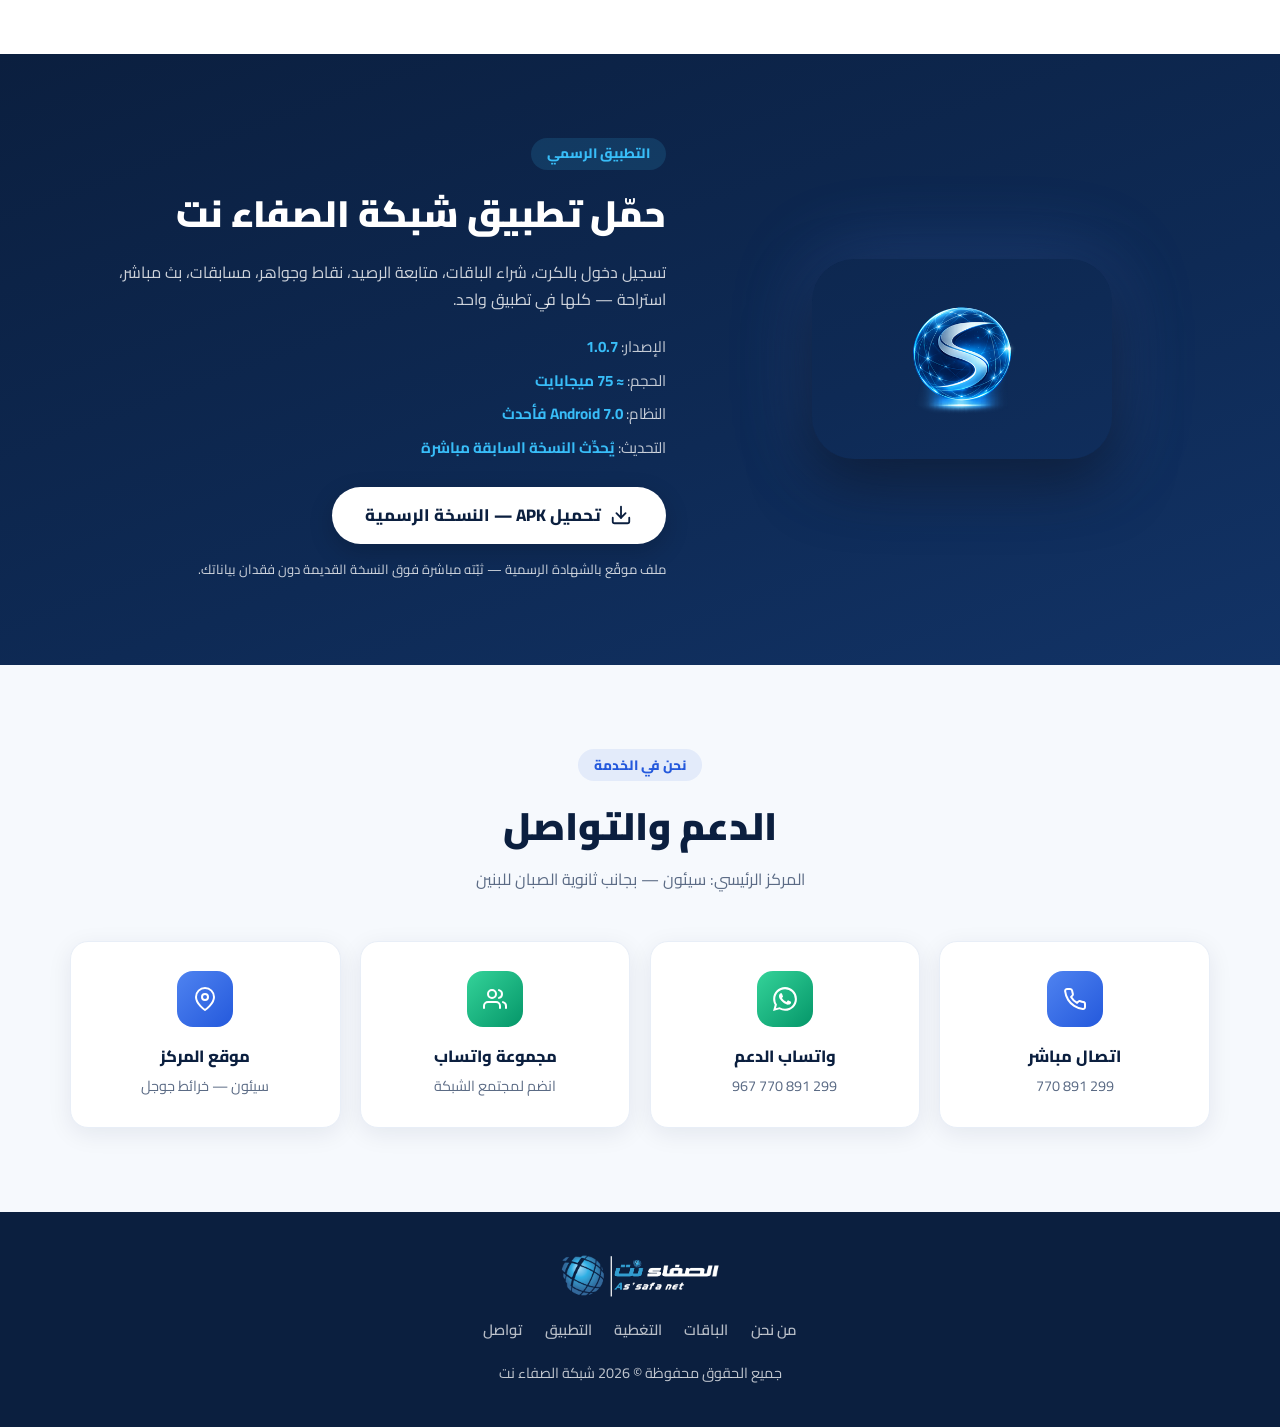
==== commit 11b69679: "Update APK download to v1.0.7" ====
--- a/index.html
+++ b/index.html
@@ -194,12 +194,12 @@
         <h2>حمّل تطبيق شبكة الصفاء نت</h2>
         <p>تسجيل دخول بالكرت، شراء الباقات، متابعة الرصيد، نقاط وجواهر، مسابقات، بث مباشر، استراحة — كلها في تطبيق واحد.</p>
         <ul class="app-specs">
-          <li>الإصدار: <b>1.0</b></li>
+          <li>الإصدار: <b>1.0.7</b></li>
           <li>الحجم: <b>≈ 75 ميجابايت</b></li>
           <li>النظام: <b>Android 7.0 فأحدث</b></li>
           <li>التحديث: <b>يُحدِّث النسخة السابقة مباشرة</b></li>
         </ul>
-        <a class="btn btn-light btn-lg" id="downloadBtn" href="https://github.com/hmma11112222-debug/alsafanet-website/releases/download/v1.0.6/ALSAFA-Customer-release.apk">
+        <a class="btn btn-light btn-lg" id="downloadBtn" href="https://github.com/hmma11112222-debug/alsafanet-website/releases/download/v1.0.7/ALSAFA-Customer-release.apk">
           <svg viewBox="0 0 24 24" width="22" height="22" fill="none" stroke="currentColor" stroke-width="2" stroke-linecap="round" stroke-linejoin="round"><path d="M21 15v4a2 2 0 0 1-2 2H5a2 2 0 0 1-2-2v-4"/><polyline points="7 10 12 15 17 10"/><line x1="12" y1="15" x2="12" y2="3"/></svg>
           تحميل APK — النسخة الرسمية
         </a>
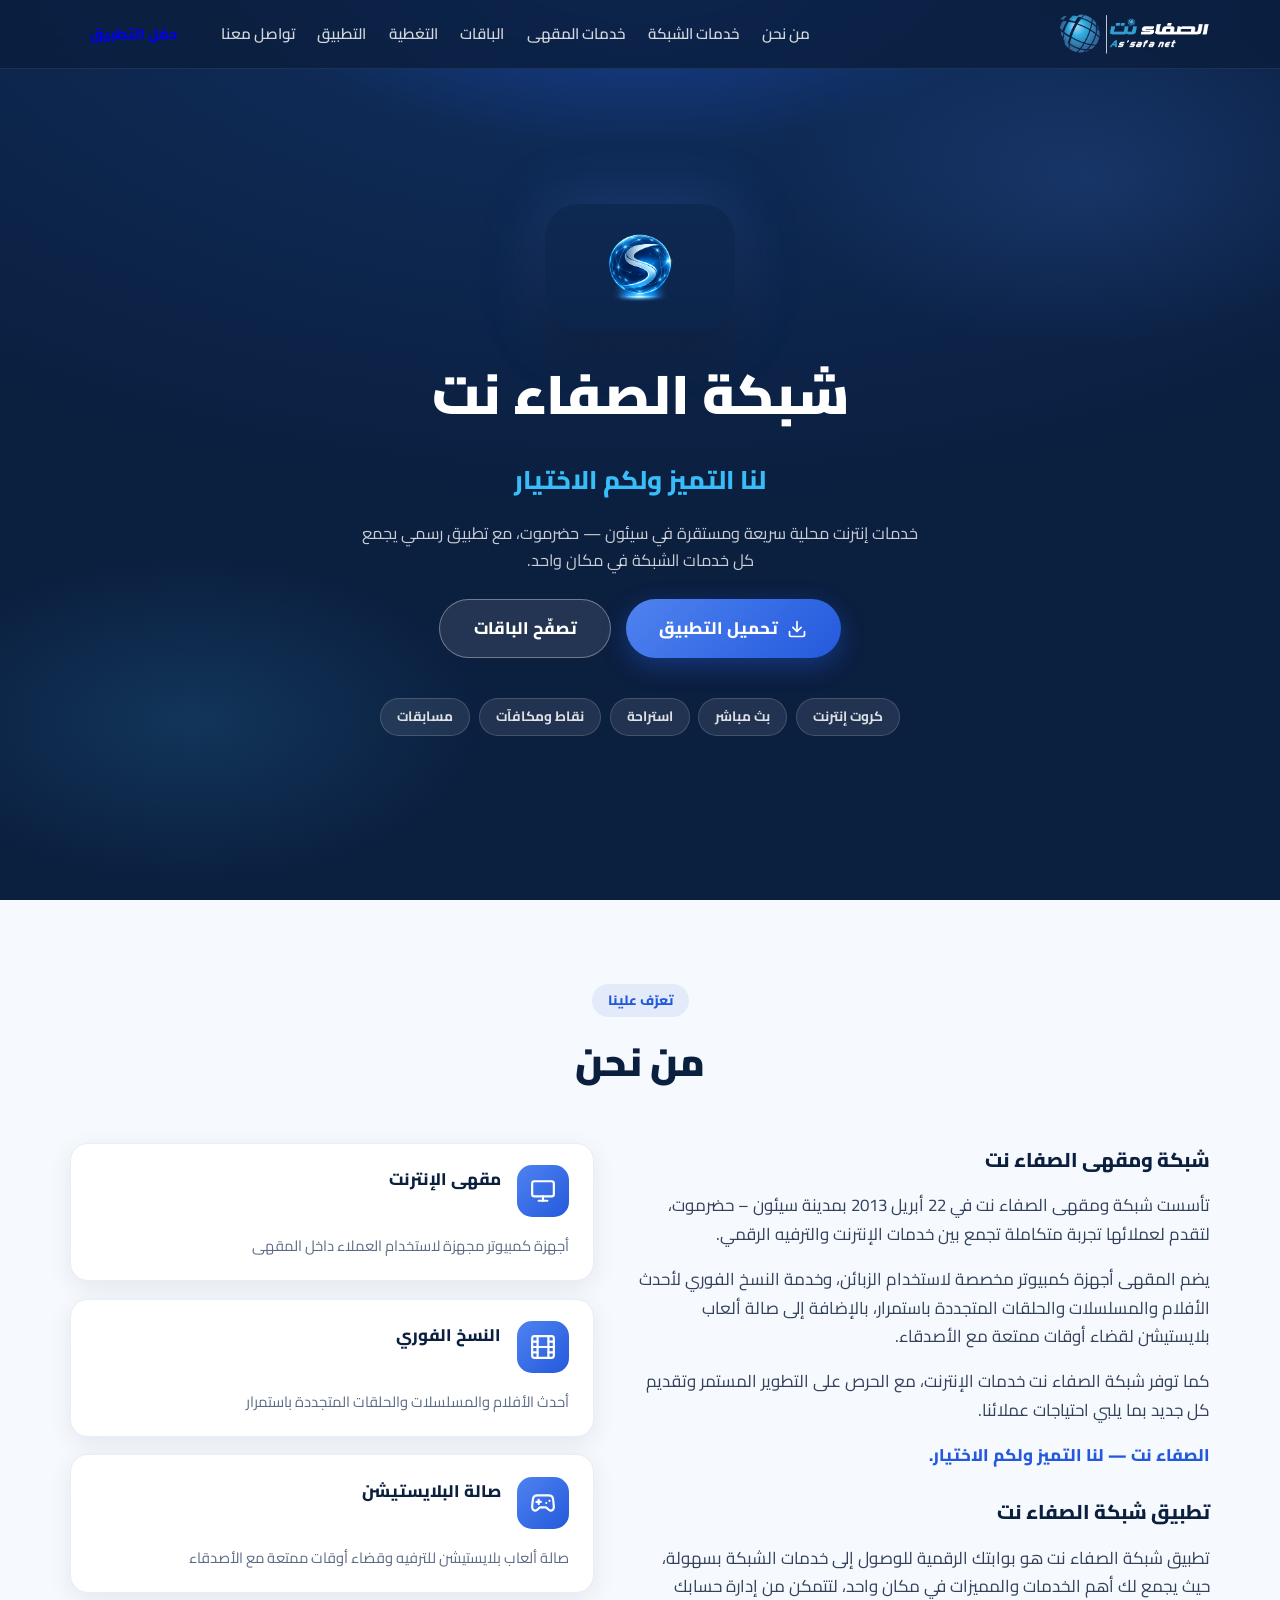
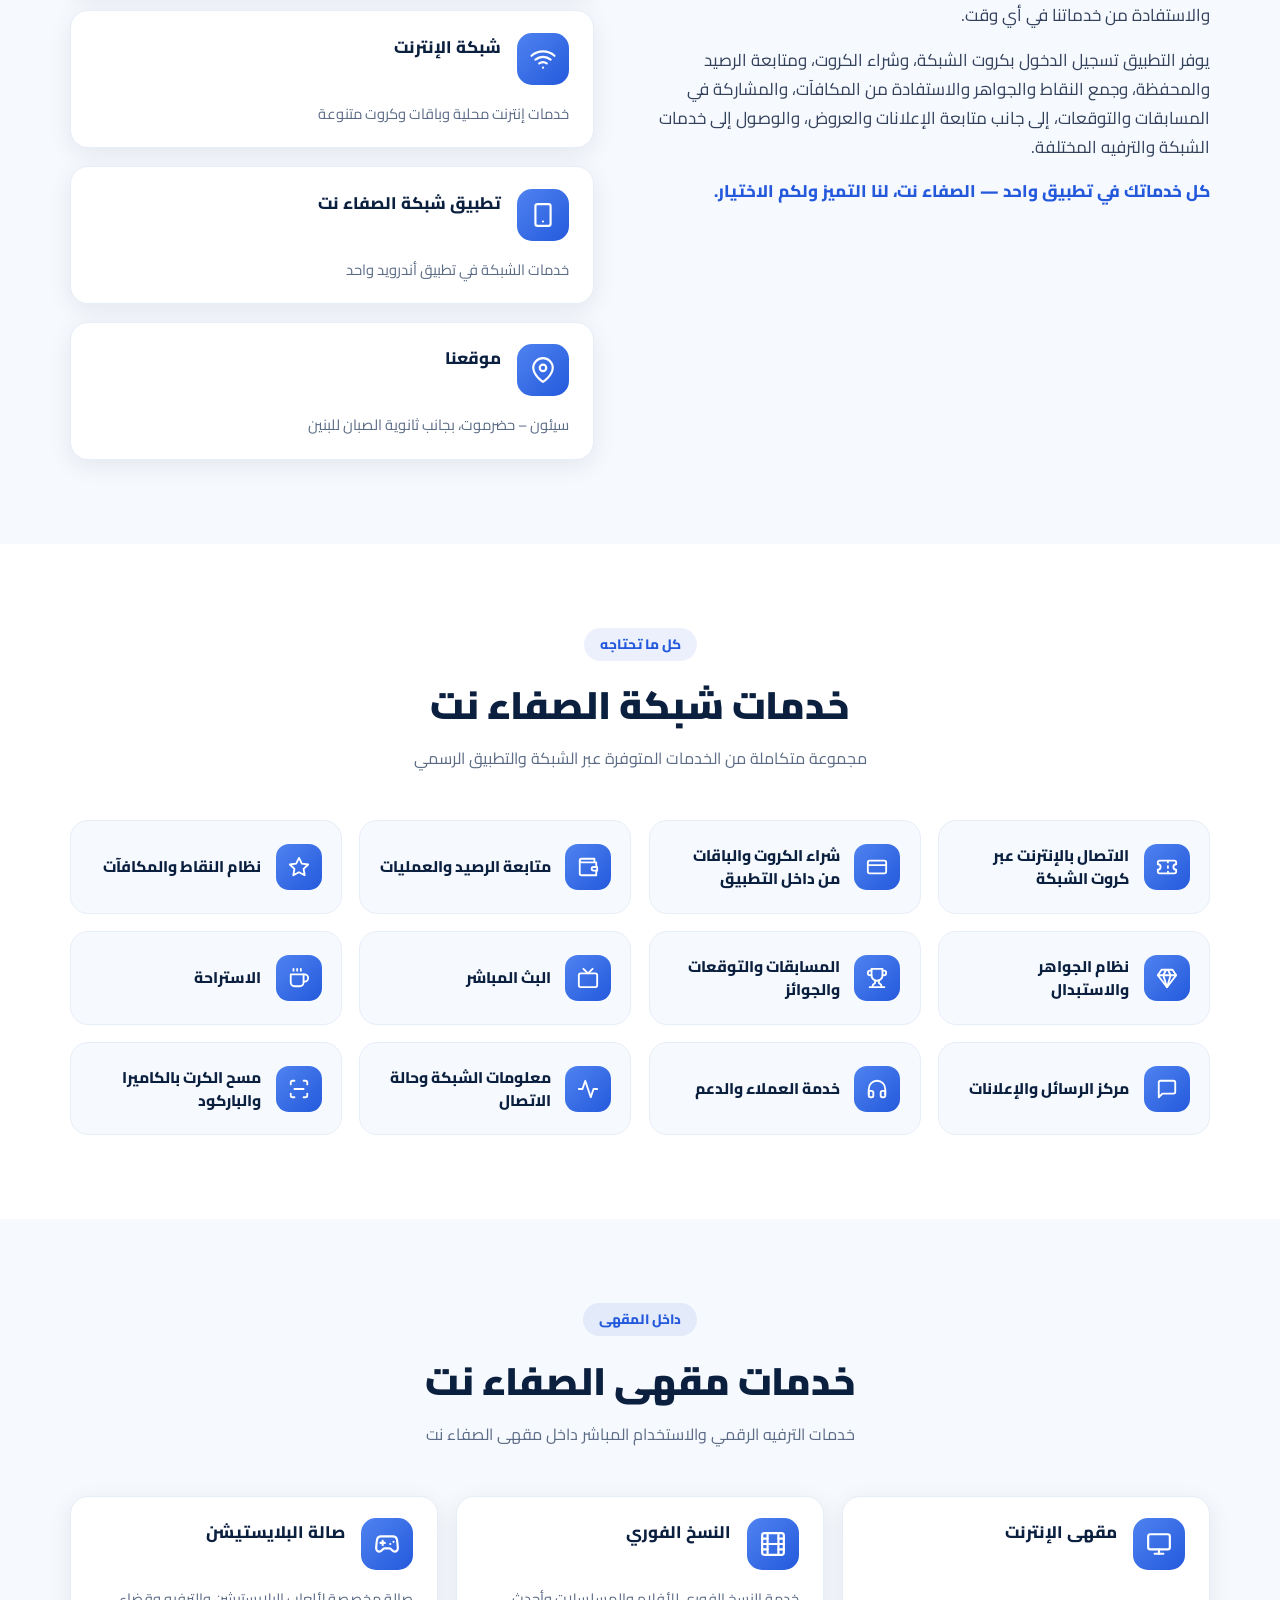
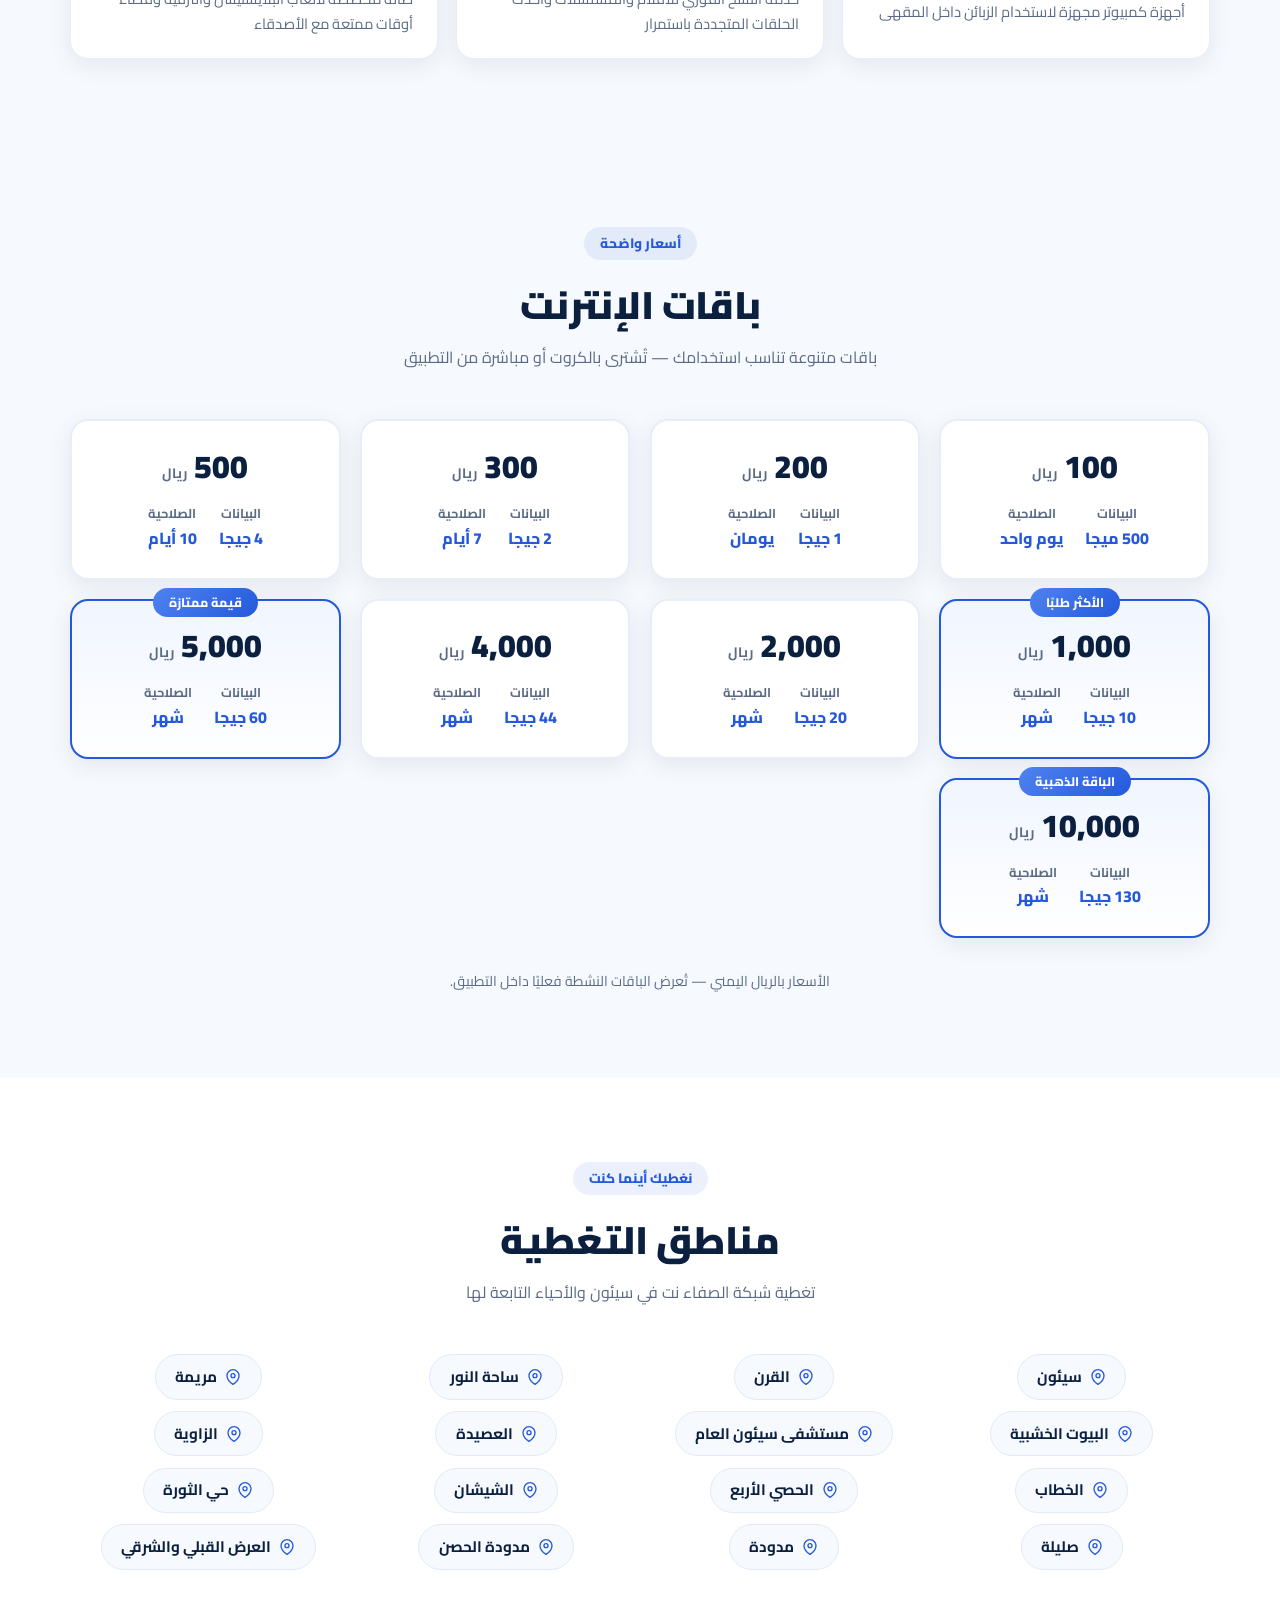
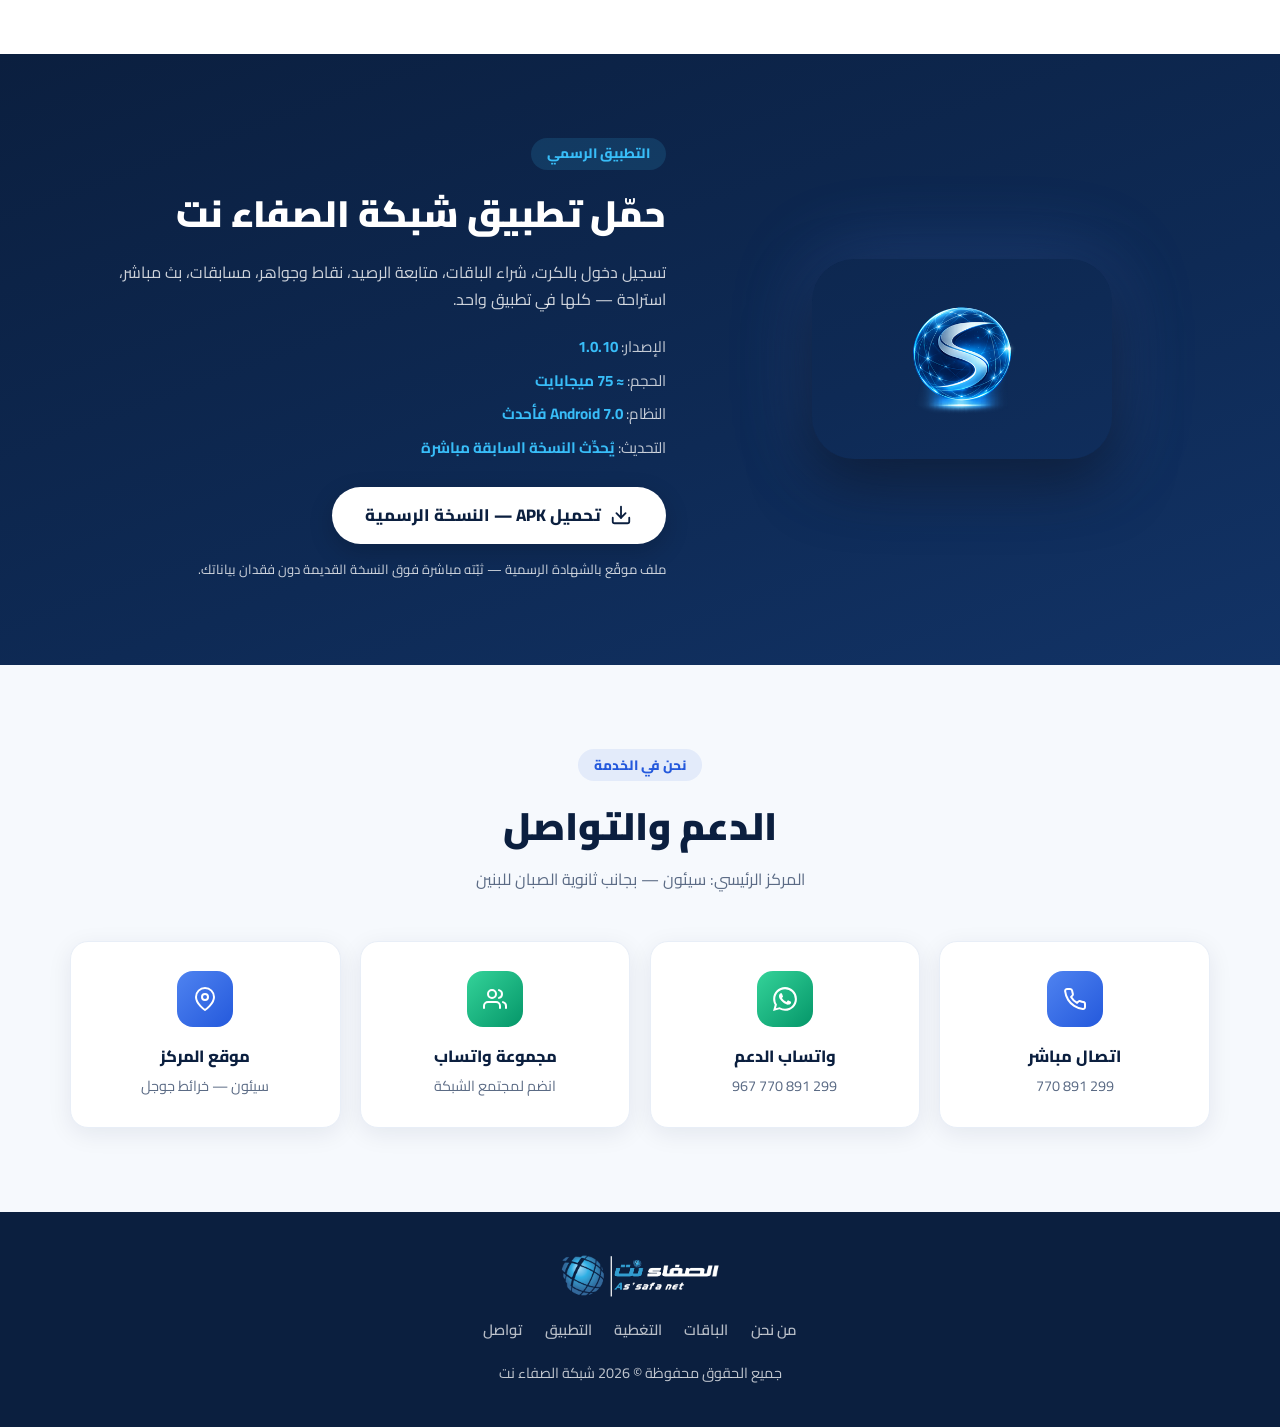
==== commit 6dc9c3dd: "Update download link to customer APK v1.0.10" ====
--- a/index.html
+++ b/index.html
@@ -194,12 +194,12 @@
         <h2>حمّل تطبيق شبكة الصفاء نت</h2>
         <p>تسجيل دخول بالكرت، شراء الباقات، متابعة الرصيد، نقاط وجواهر، مسابقات، بث مباشر، استراحة — كلها في تطبيق واحد.</p>
         <ul class="app-specs">
-          <li>الإصدار: <b>1.0.7</b></li>
+          <li>الإصدار: <b>1.0.10</b></li>
           <li>الحجم: <b>≈ 75 ميجابايت</b></li>
           <li>النظام: <b>Android 7.0 فأحدث</b></li>
           <li>التحديث: <b>يُحدِّث النسخة السابقة مباشرة</b></li>
         </ul>
-        <a class="btn btn-light btn-lg" id="downloadBtn" href="https://github.com/hmma11112222-debug/alsafanet-website/releases/download/v1.0.7/ALSAFA-Customer-release.apk">
+        <a class="btn btn-light btn-lg" id="downloadBtn" href="https://github.com/hmma11112222-debug/alsafanet-website/releases/download/v1.0.10/ALSAFA-Customer-release.apk">
           <svg viewBox="0 0 24 24" width="22" height="22" fill="none" stroke="currentColor" stroke-width="2" stroke-linecap="round" stroke-linejoin="round"><path d="M21 15v4a2 2 0 0 1-2 2H5a2 2 0 0 1-2-2v-4"/><polyline points="7 10 12 15 17 10"/><line x1="12" y1="15" x2="12" y2="3"/></svg>
           تحميل APK — النسخة الرسمية
         </a>
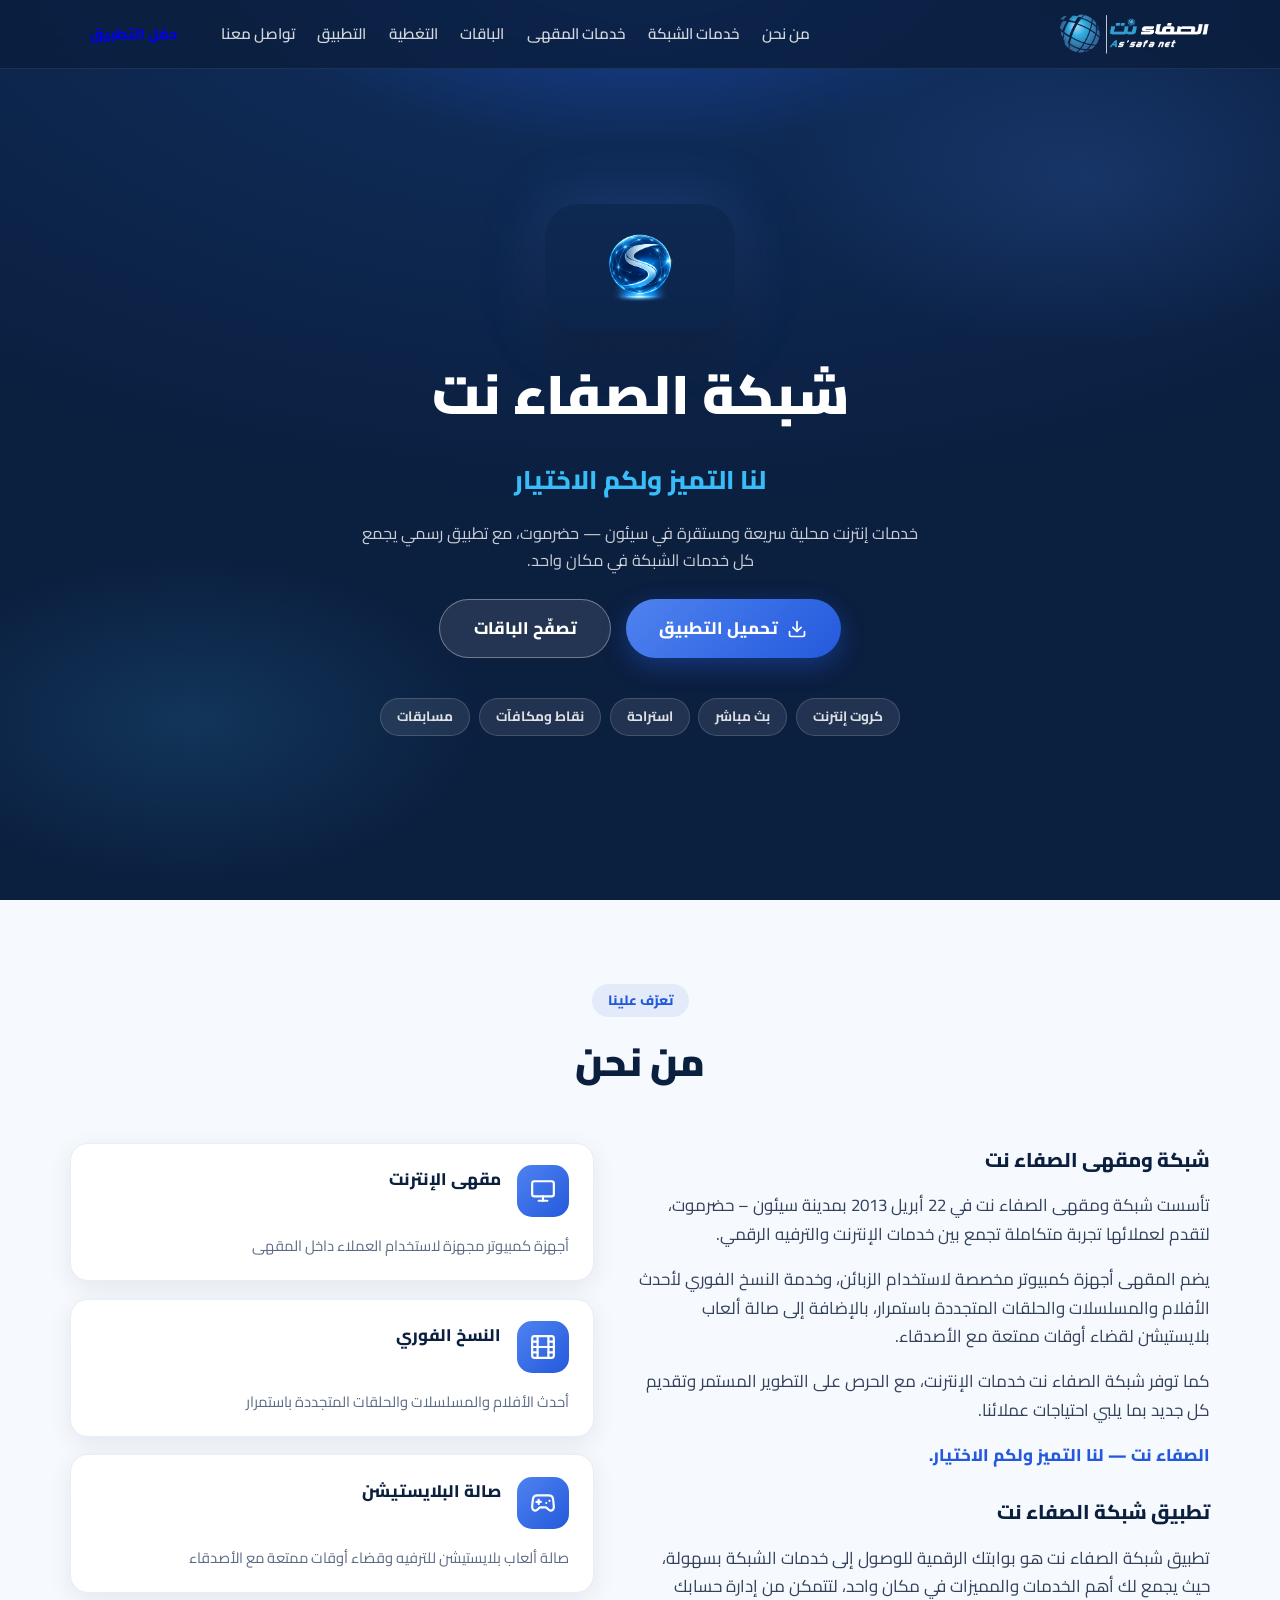
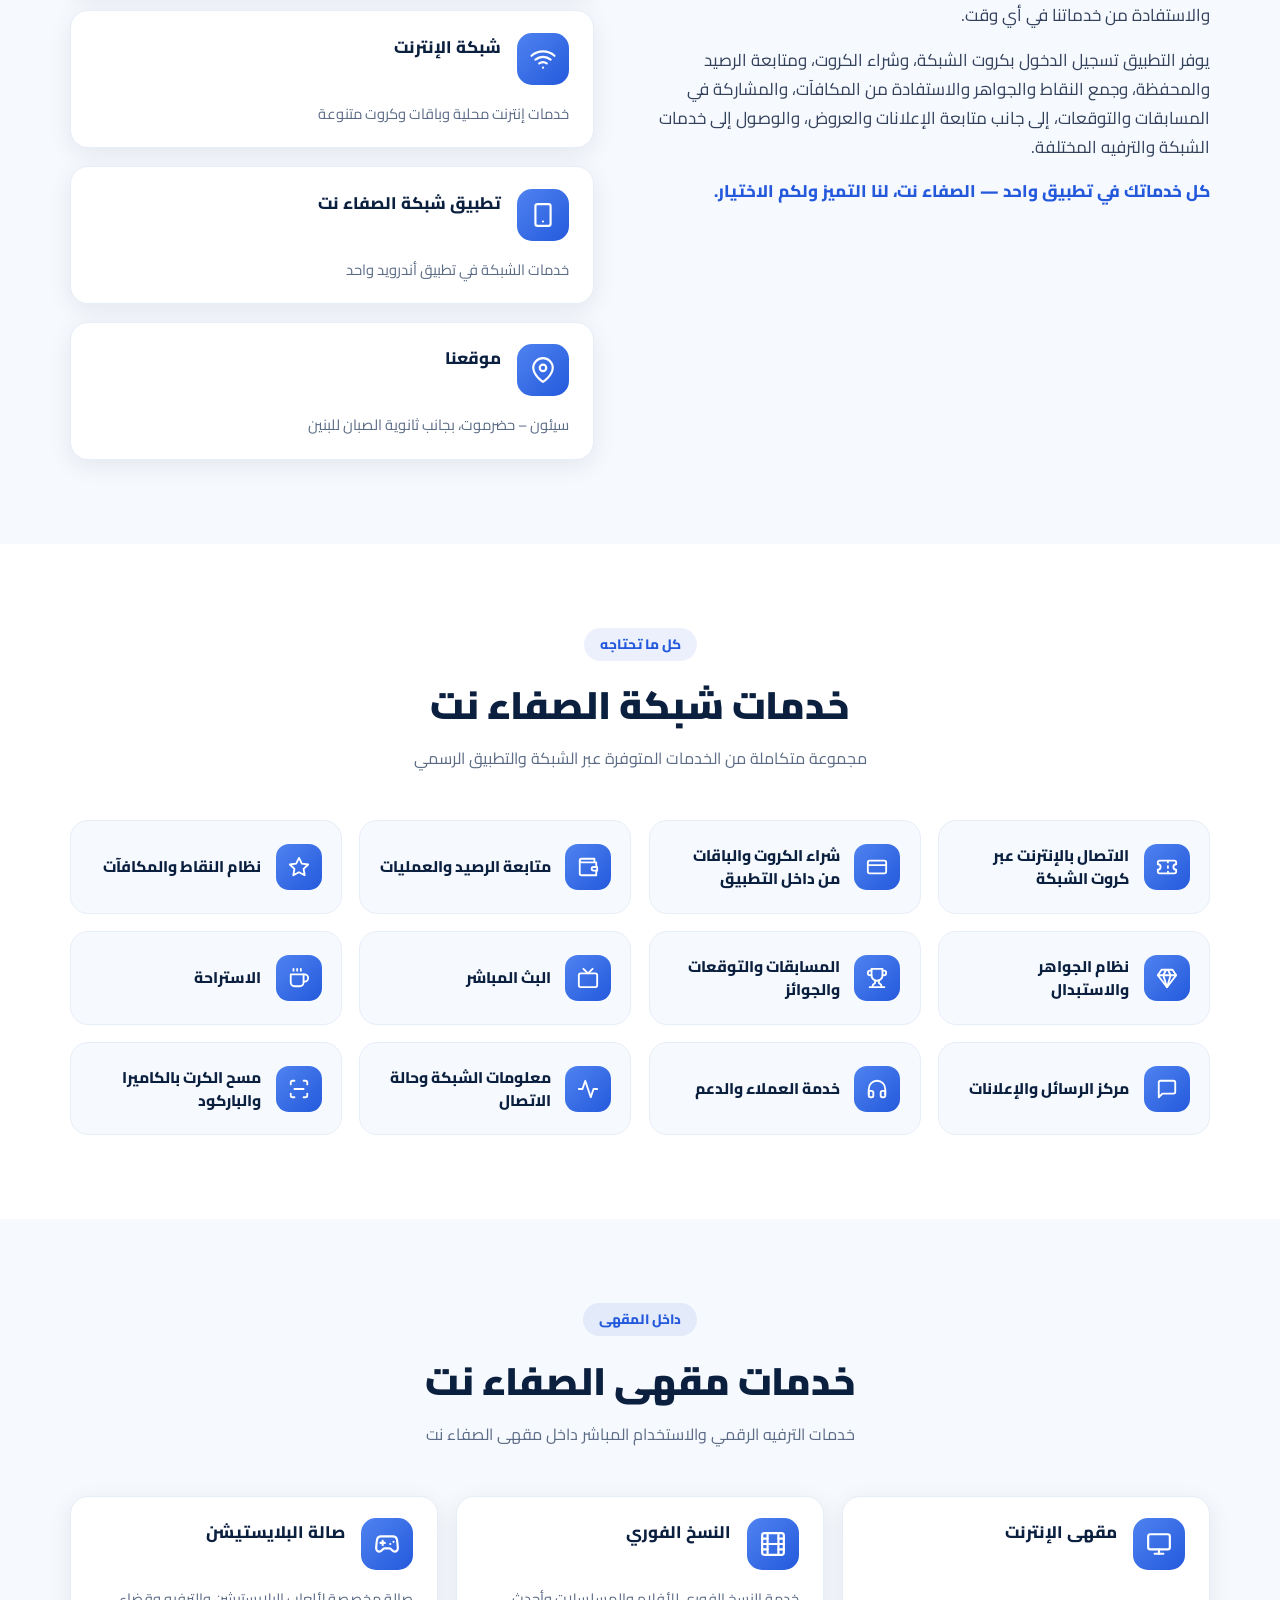
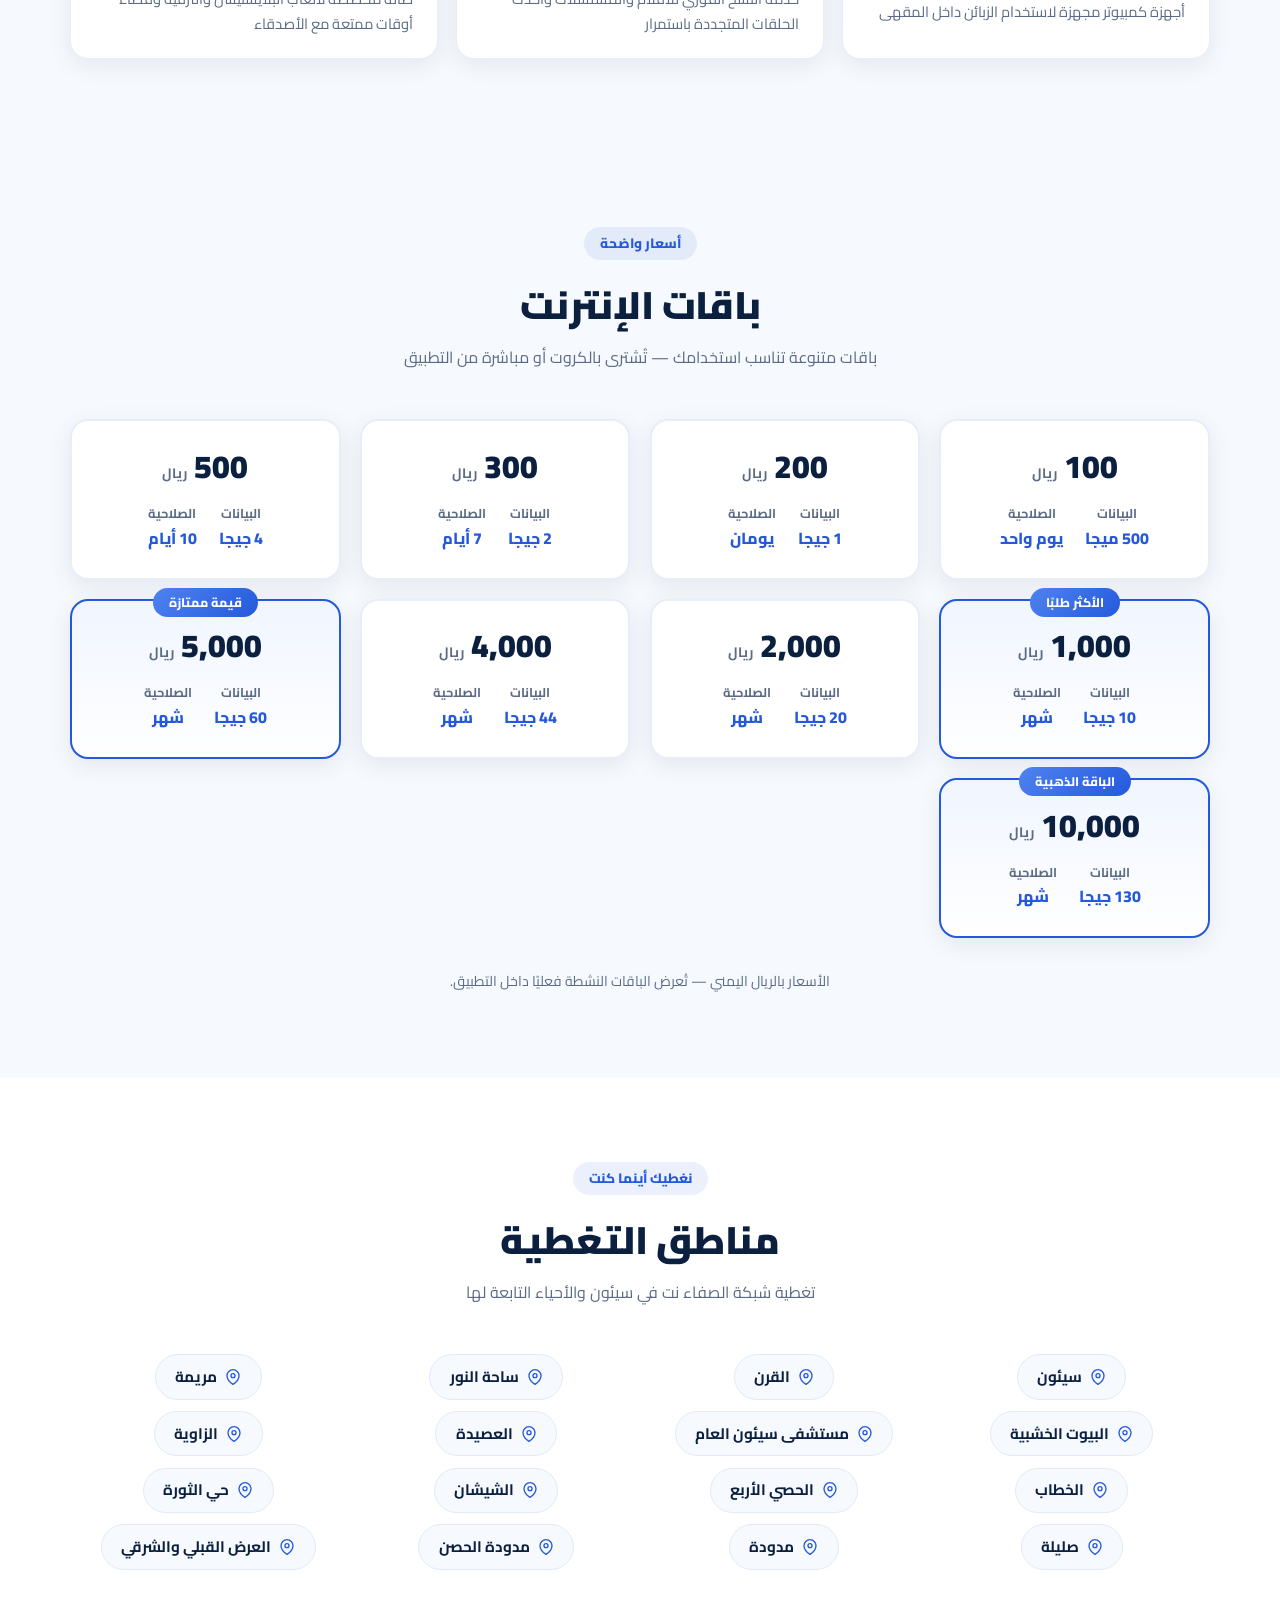
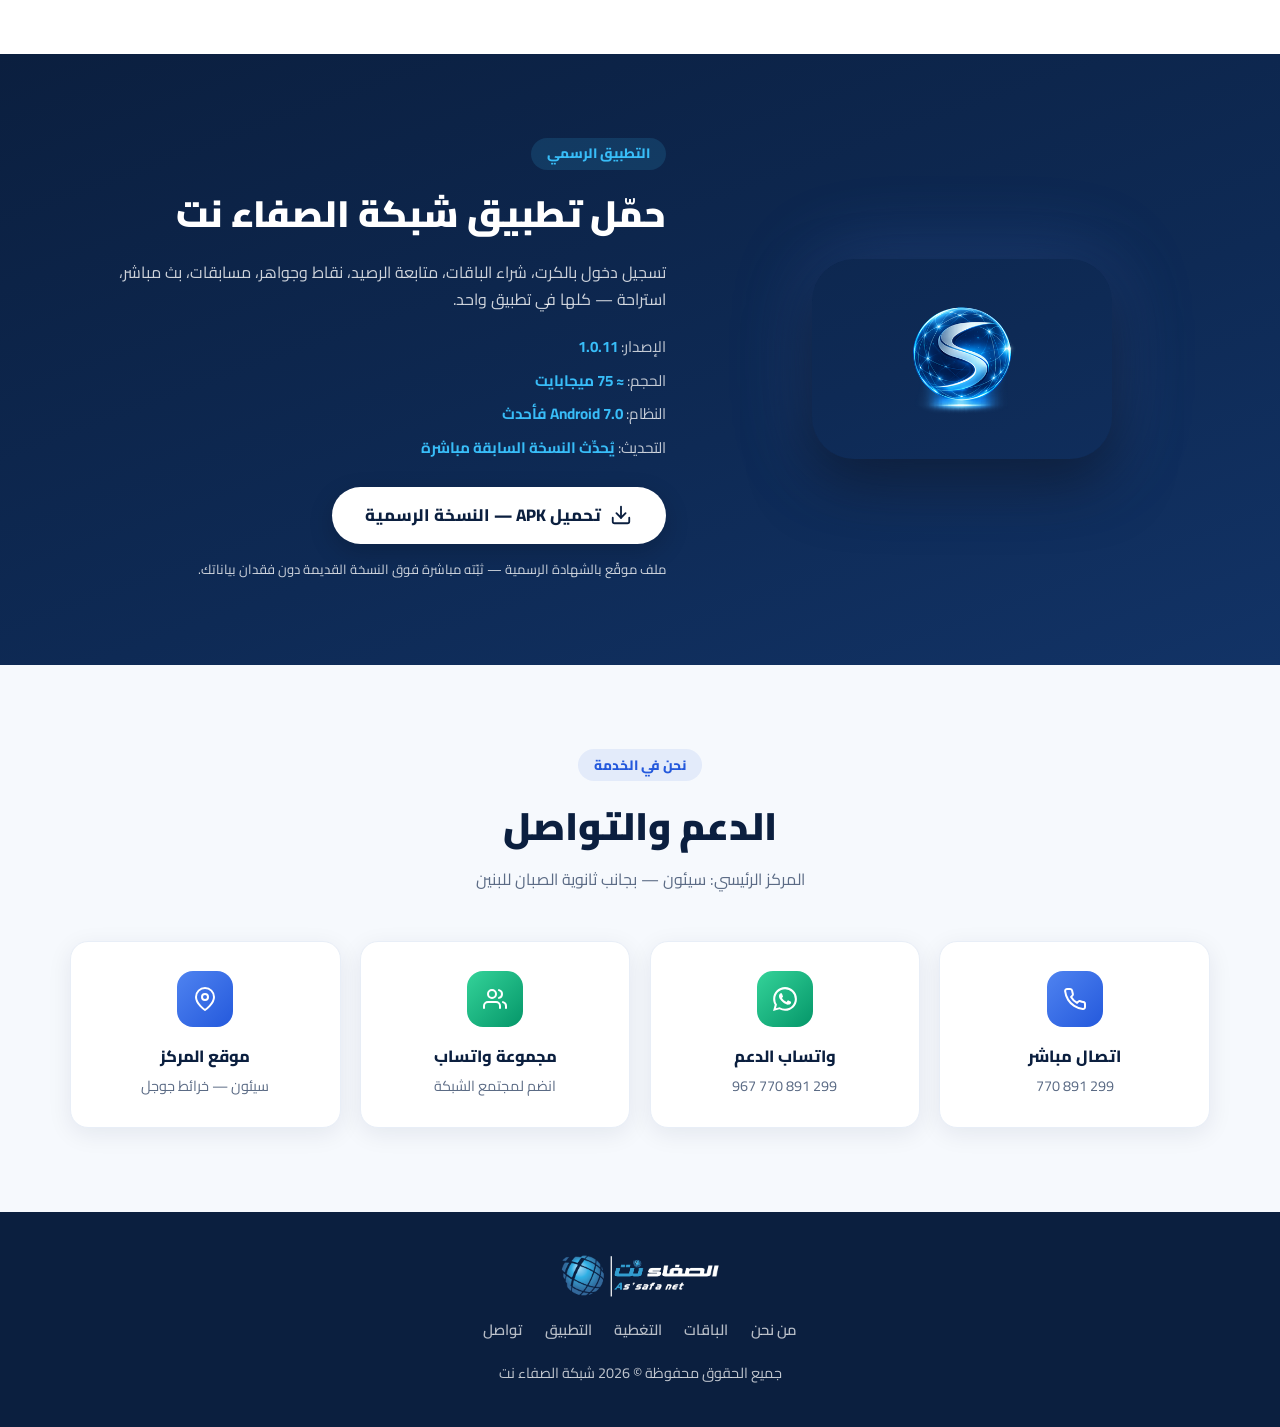
==== commit 6b8eb835: "Update customer APK link to v1.0.11" ====
--- a/index.html
+++ b/index.html
@@ -194,12 +194,12 @@
         <h2>حمّل تطبيق شبكة الصفاء نت</h2>
         <p>تسجيل دخول بالكرت، شراء الباقات، متابعة الرصيد، نقاط وجواهر، مسابقات، بث مباشر، استراحة — كلها في تطبيق واحد.</p>
         <ul class="app-specs">
-          <li>الإصدار: <b>1.0.10</b></li>
+          <li>الإصدار: <b>1.0.11</b></li>
           <li>الحجم: <b>≈ 75 ميجابايت</b></li>
           <li>النظام: <b>Android 7.0 فأحدث</b></li>
           <li>التحديث: <b>يُحدِّث النسخة السابقة مباشرة</b></li>
         </ul>
-        <a class="btn btn-light btn-lg" id="downloadBtn" href="https://github.com/hmma11112222-debug/alsafanet-website/releases/download/v1.0.10/ALSAFA-Customer-release.apk">
+        <a class="btn btn-light btn-lg" id="downloadBtn" href="https://github.com/hmma11112222-debug/alsafanet-website/releases/download/v1.0.11/ALSAFA-Customer-release.apk">
           <svg viewBox="0 0 24 24" width="22" height="22" fill="none" stroke="currentColor" stroke-width="2" stroke-linecap="round" stroke-linejoin="round"><path d="M21 15v4a2 2 0 0 1-2 2H5a2 2 0 0 1-2-2v-4"/><polyline points="7 10 12 15 17 10"/><line x1="12" y1="15" x2="12" y2="3"/></svg>
           تحميل APK — النسخة الرسمية
         </a>
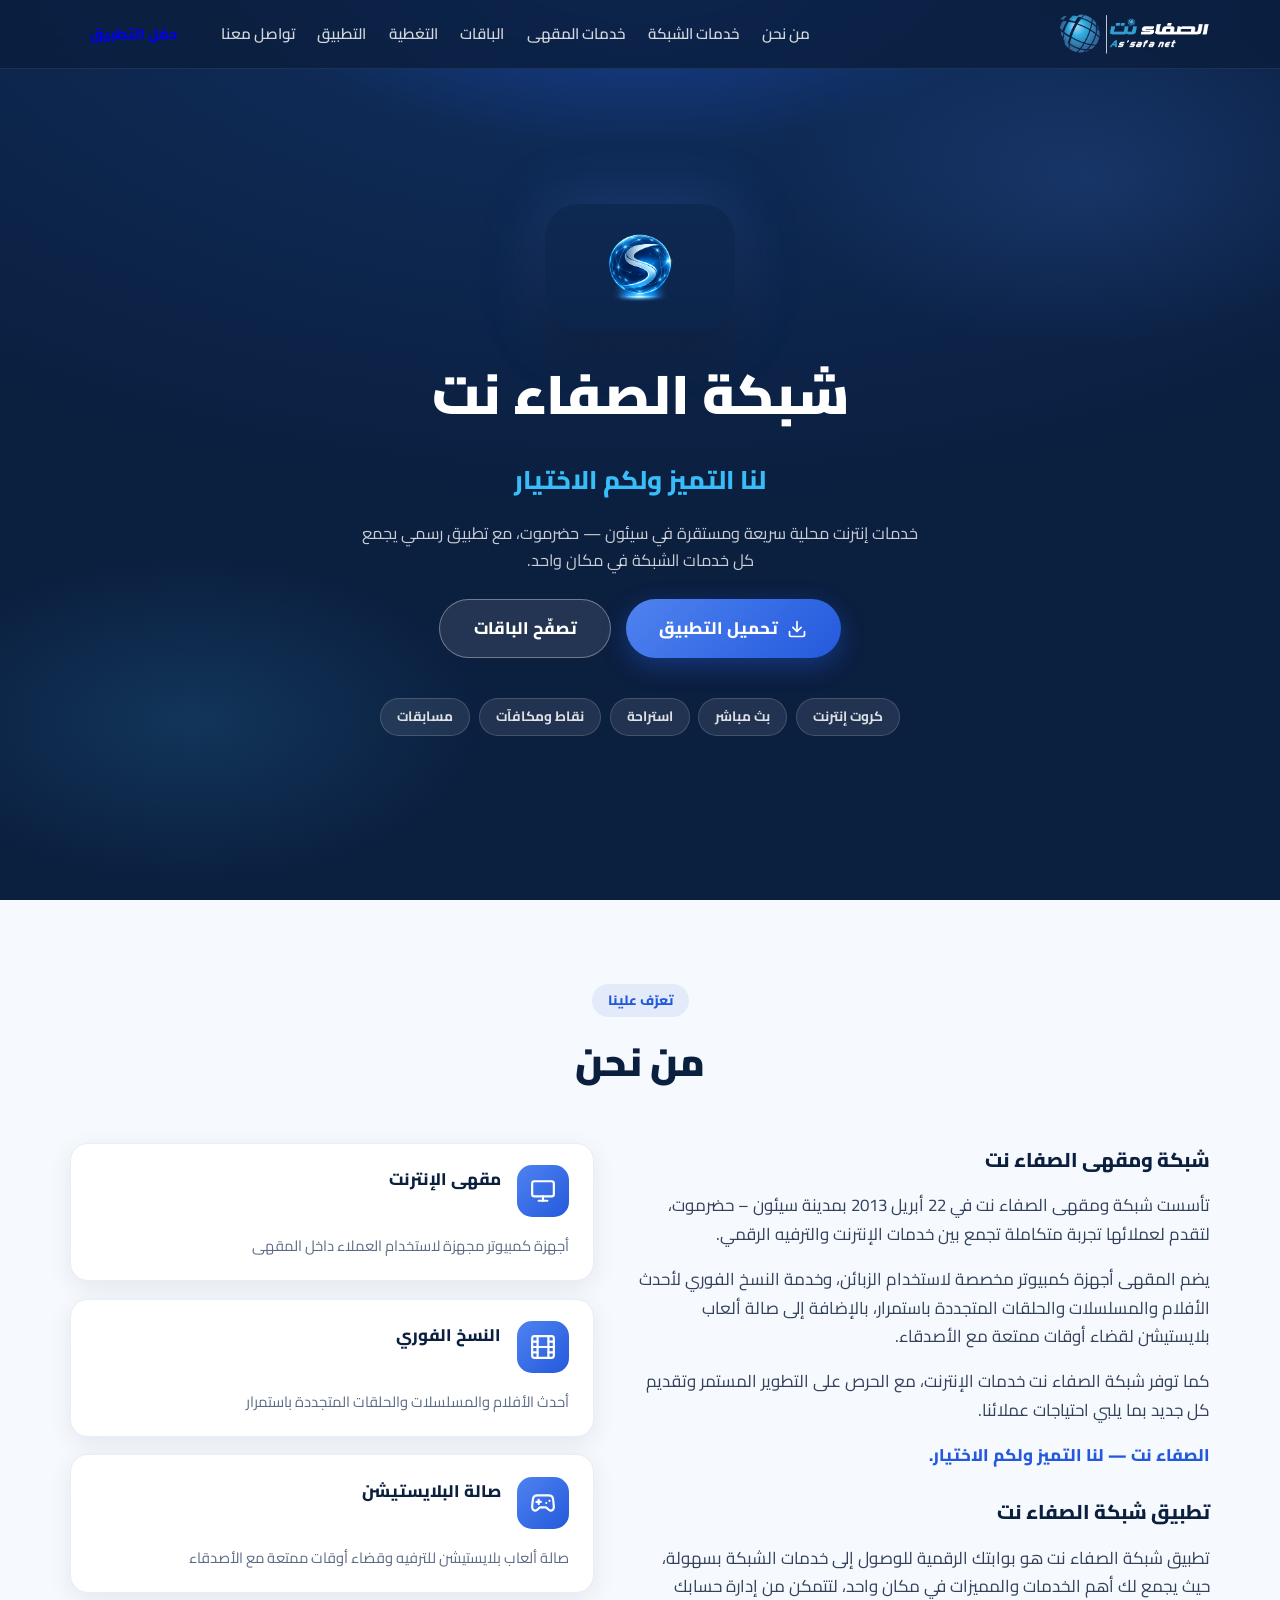
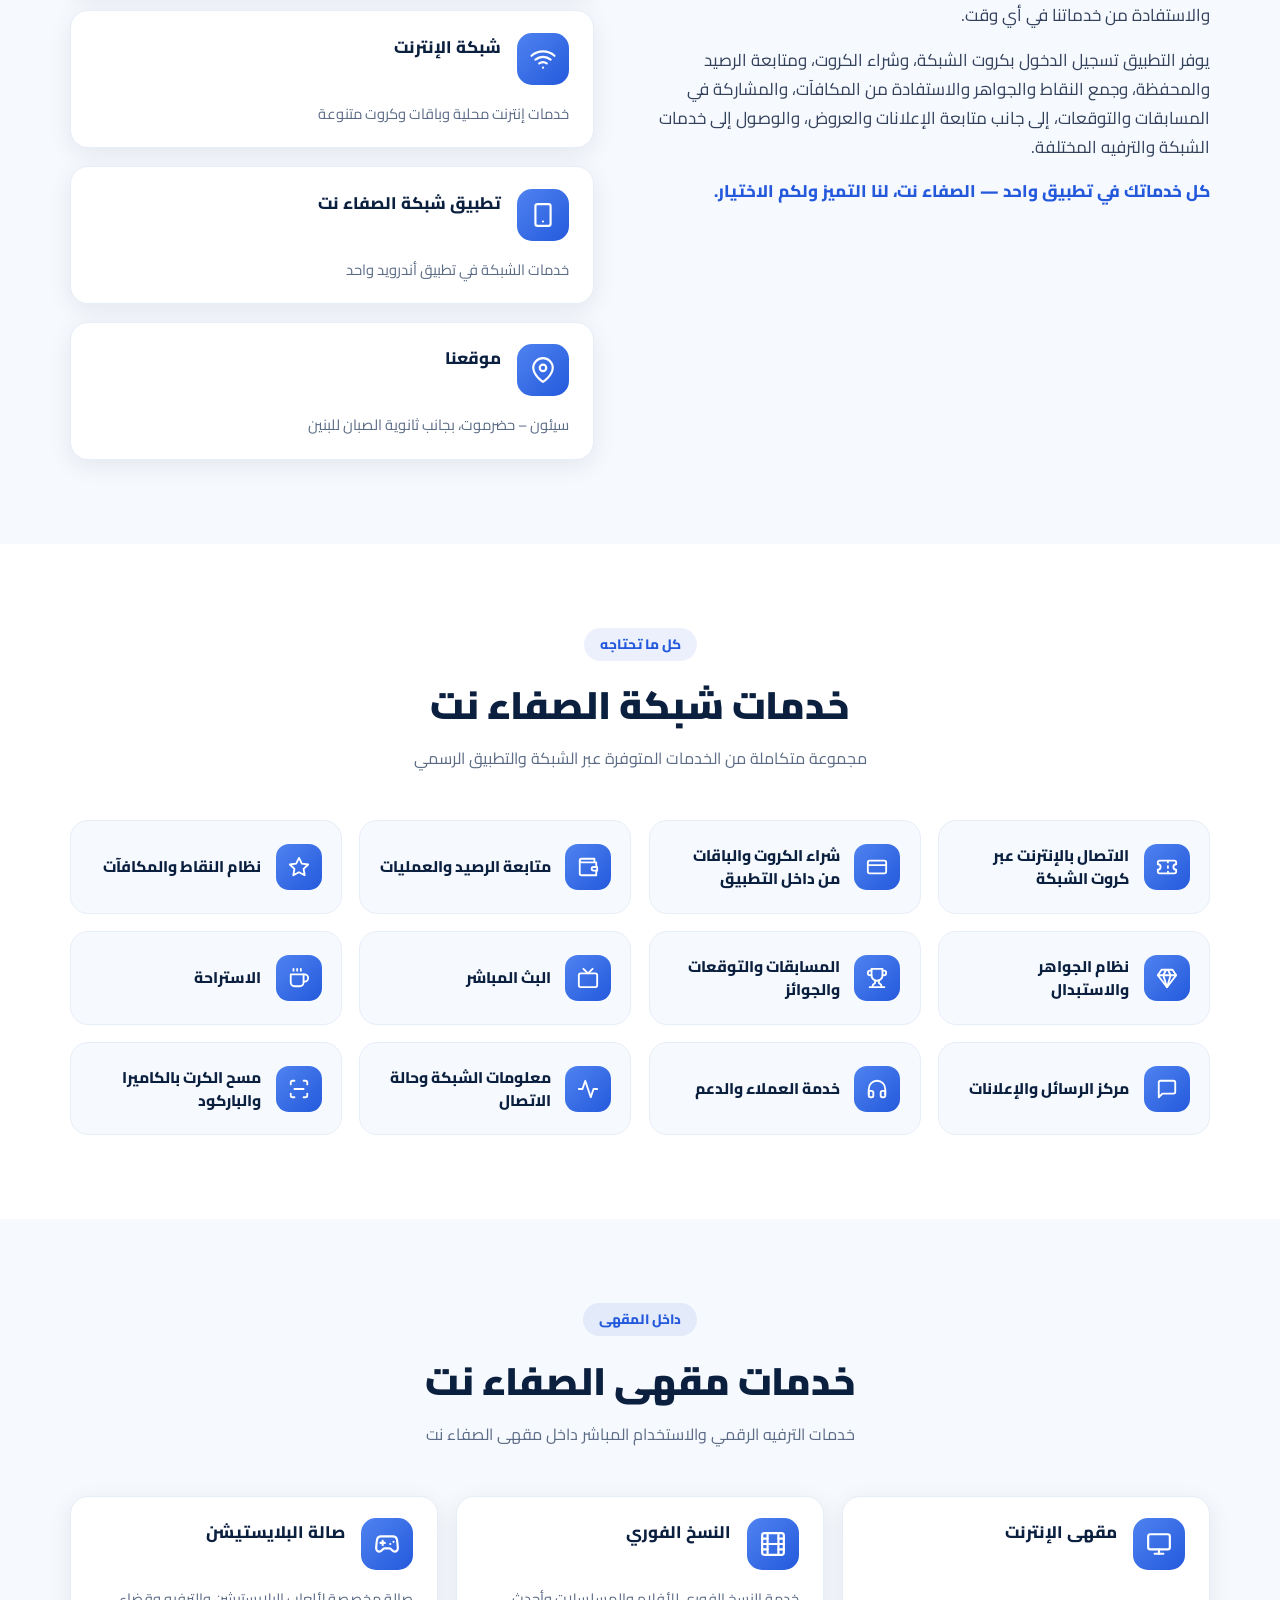
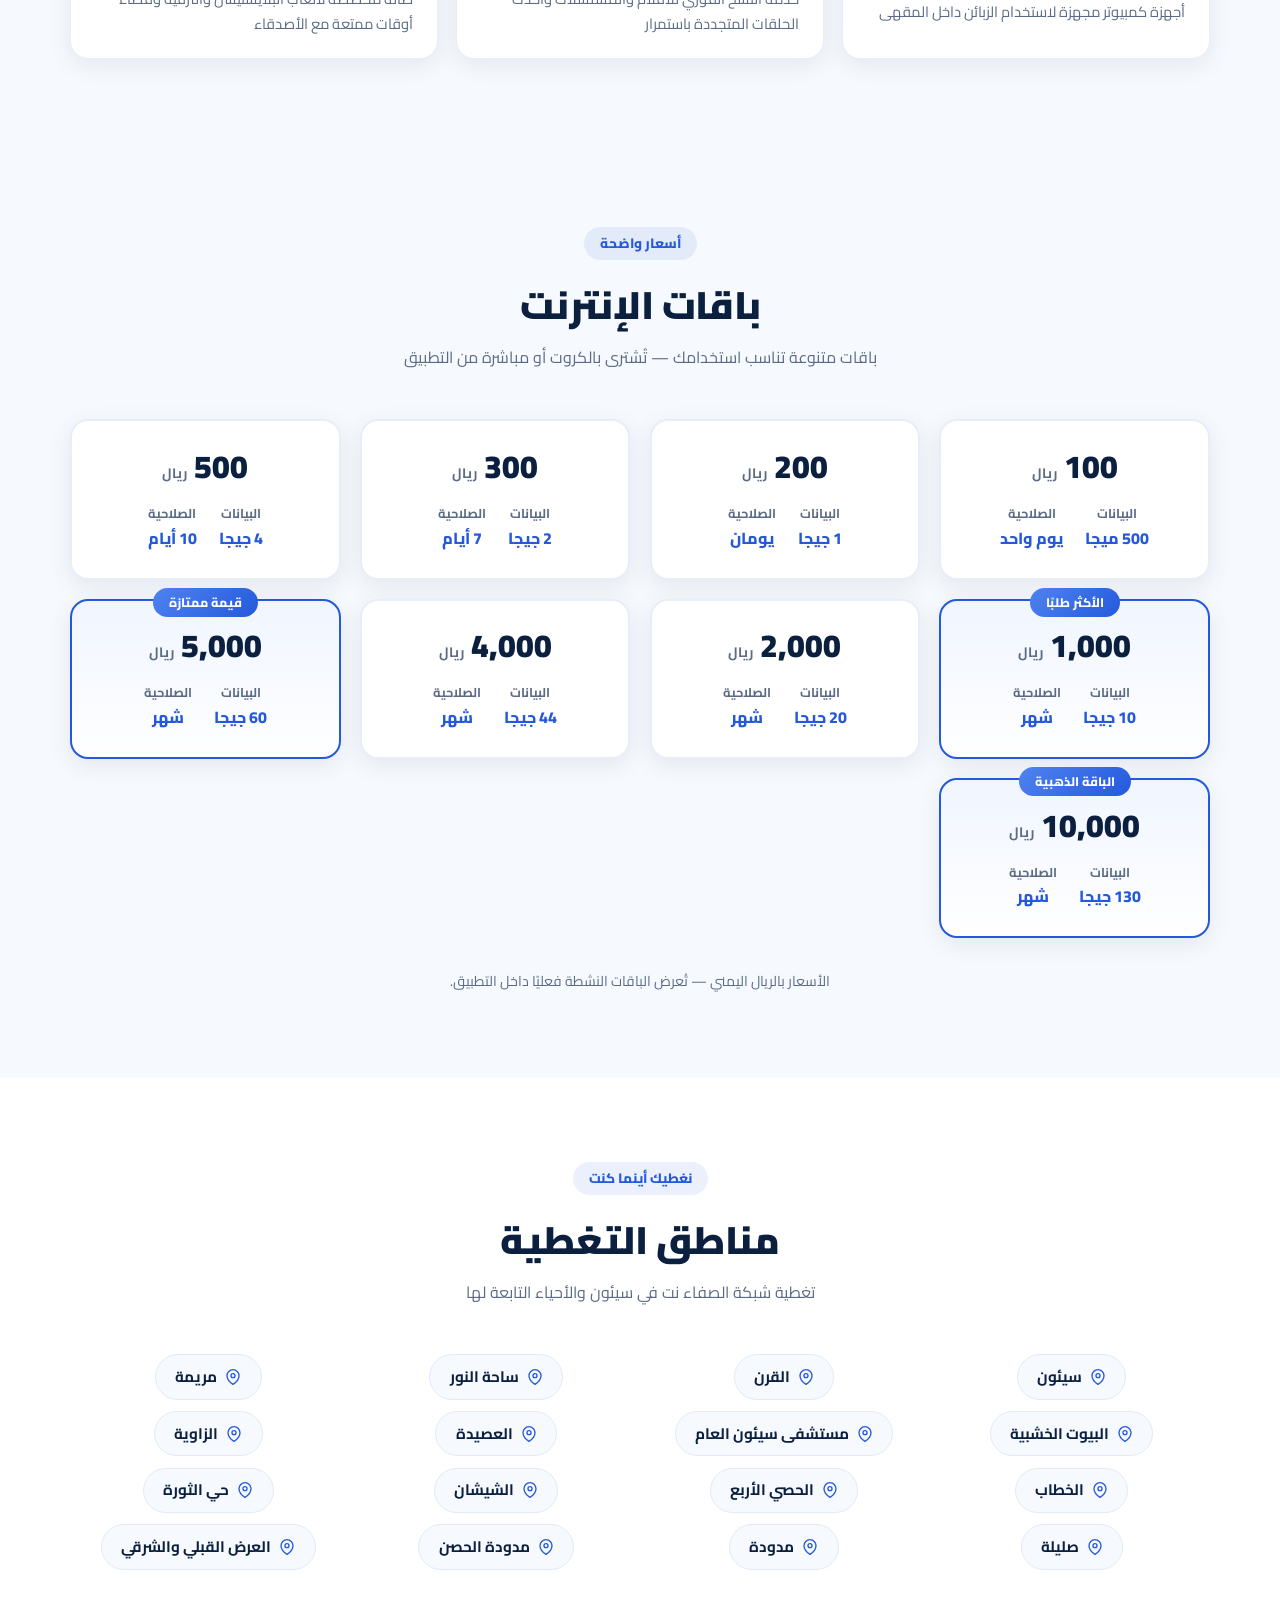
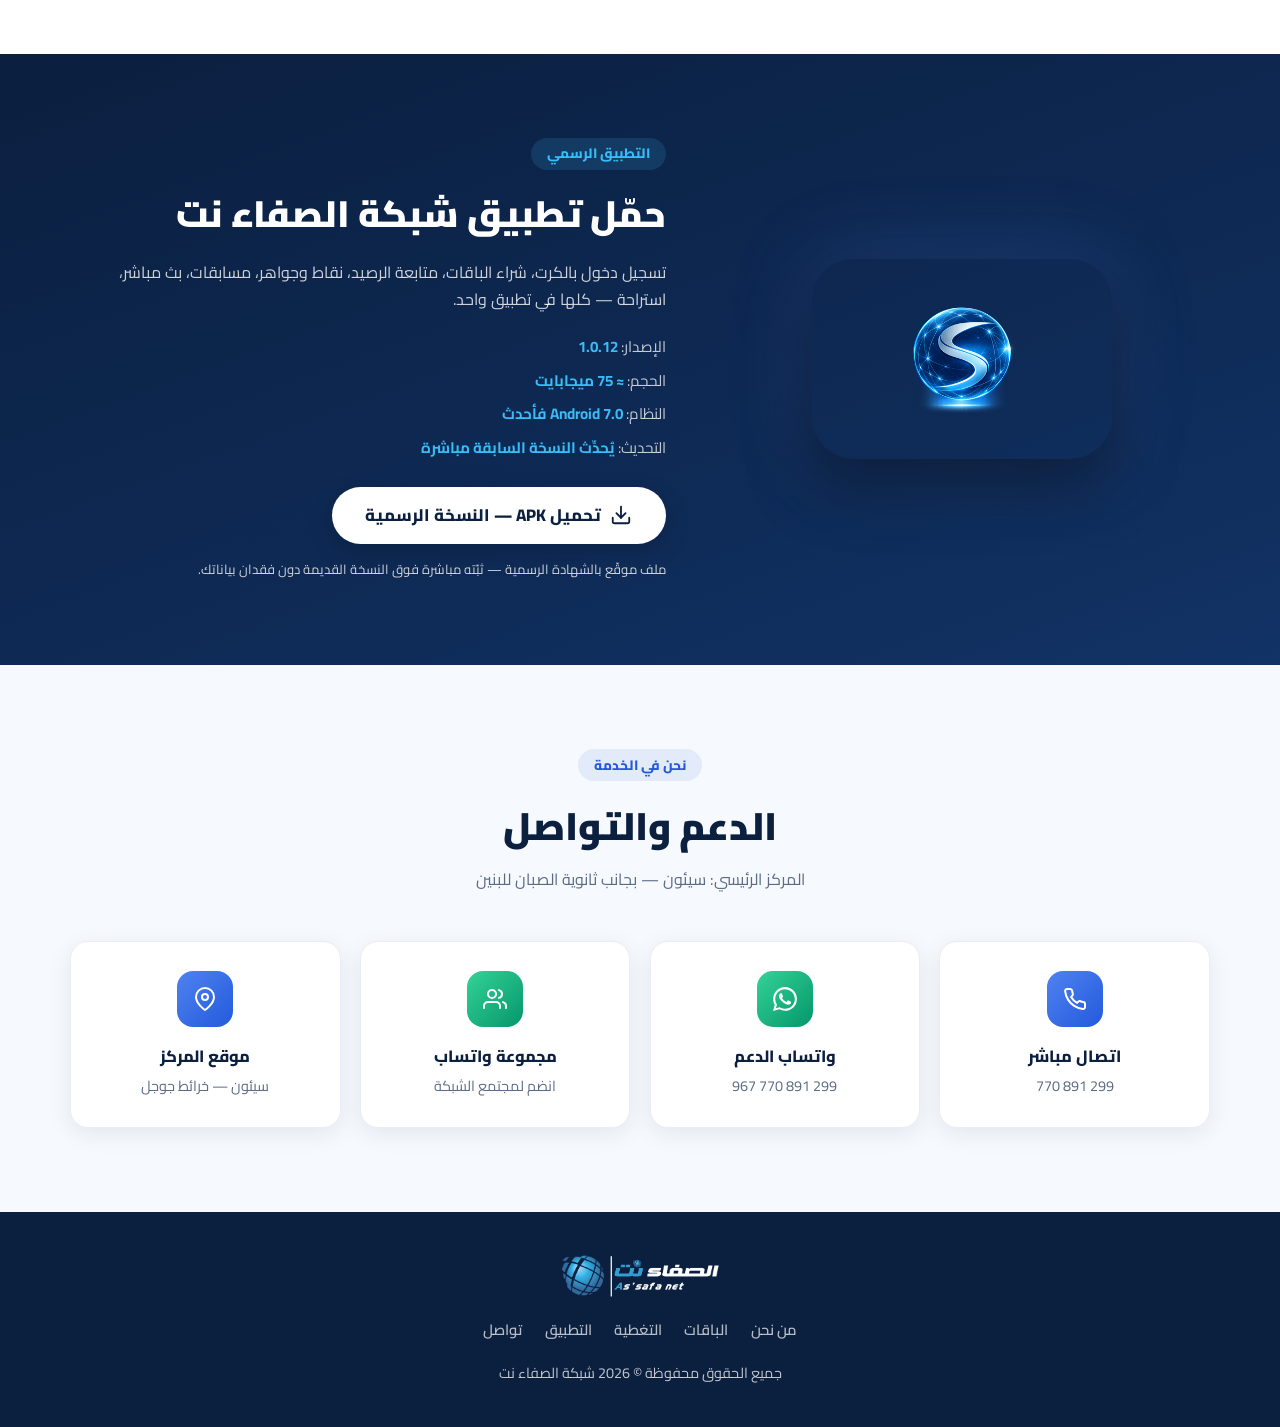
==== commit 1a90e846: "Update site to v1.0.12" ====
--- a/index.html
+++ b/index.html
@@ -194,12 +194,12 @@
         <h2>حمّل تطبيق شبكة الصفاء نت</h2>
         <p>تسجيل دخول بالكرت، شراء الباقات، متابعة الرصيد، نقاط وجواهر، مسابقات، بث مباشر، استراحة — كلها في تطبيق واحد.</p>
         <ul class="app-specs">
-          <li>الإصدار: <b>1.0.11</b></li>
+          <li>الإصدار: <b>1.0.12</b></li>
           <li>الحجم: <b>≈ 75 ميجابايت</b></li>
           <li>النظام: <b>Android 7.0 فأحدث</b></li>
           <li>التحديث: <b>يُحدِّث النسخة السابقة مباشرة</b></li>
         </ul>
-        <a class="btn btn-light btn-lg" id="downloadBtn" href="https://github.com/hmma11112222-debug/alsafanet-website/releases/download/v1.0.11/ALSAFA-Customer-release.apk">
+        <a class="btn btn-light btn-lg" id="downloadBtn" href="https://github.com/hmma11112222-debug/alsafanet-website/releases/download/v1.0.12/ALSAFA-Customer-release.apk">
           <svg viewBox="0 0 24 24" width="22" height="22" fill="none" stroke="currentColor" stroke-width="2" stroke-linecap="round" stroke-linejoin="round"><path d="M21 15v4a2 2 0 0 1-2 2H5a2 2 0 0 1-2-2v-4"/><polyline points="7 10 12 15 17 10"/><line x1="12" y1="15" x2="12" y2="3"/></svg>
           تحميل APK — النسخة الرسمية
         </a>
@@ -259,3 +259,4 @@
   <script src="script.js"></script>
 </body>
 </html>
+
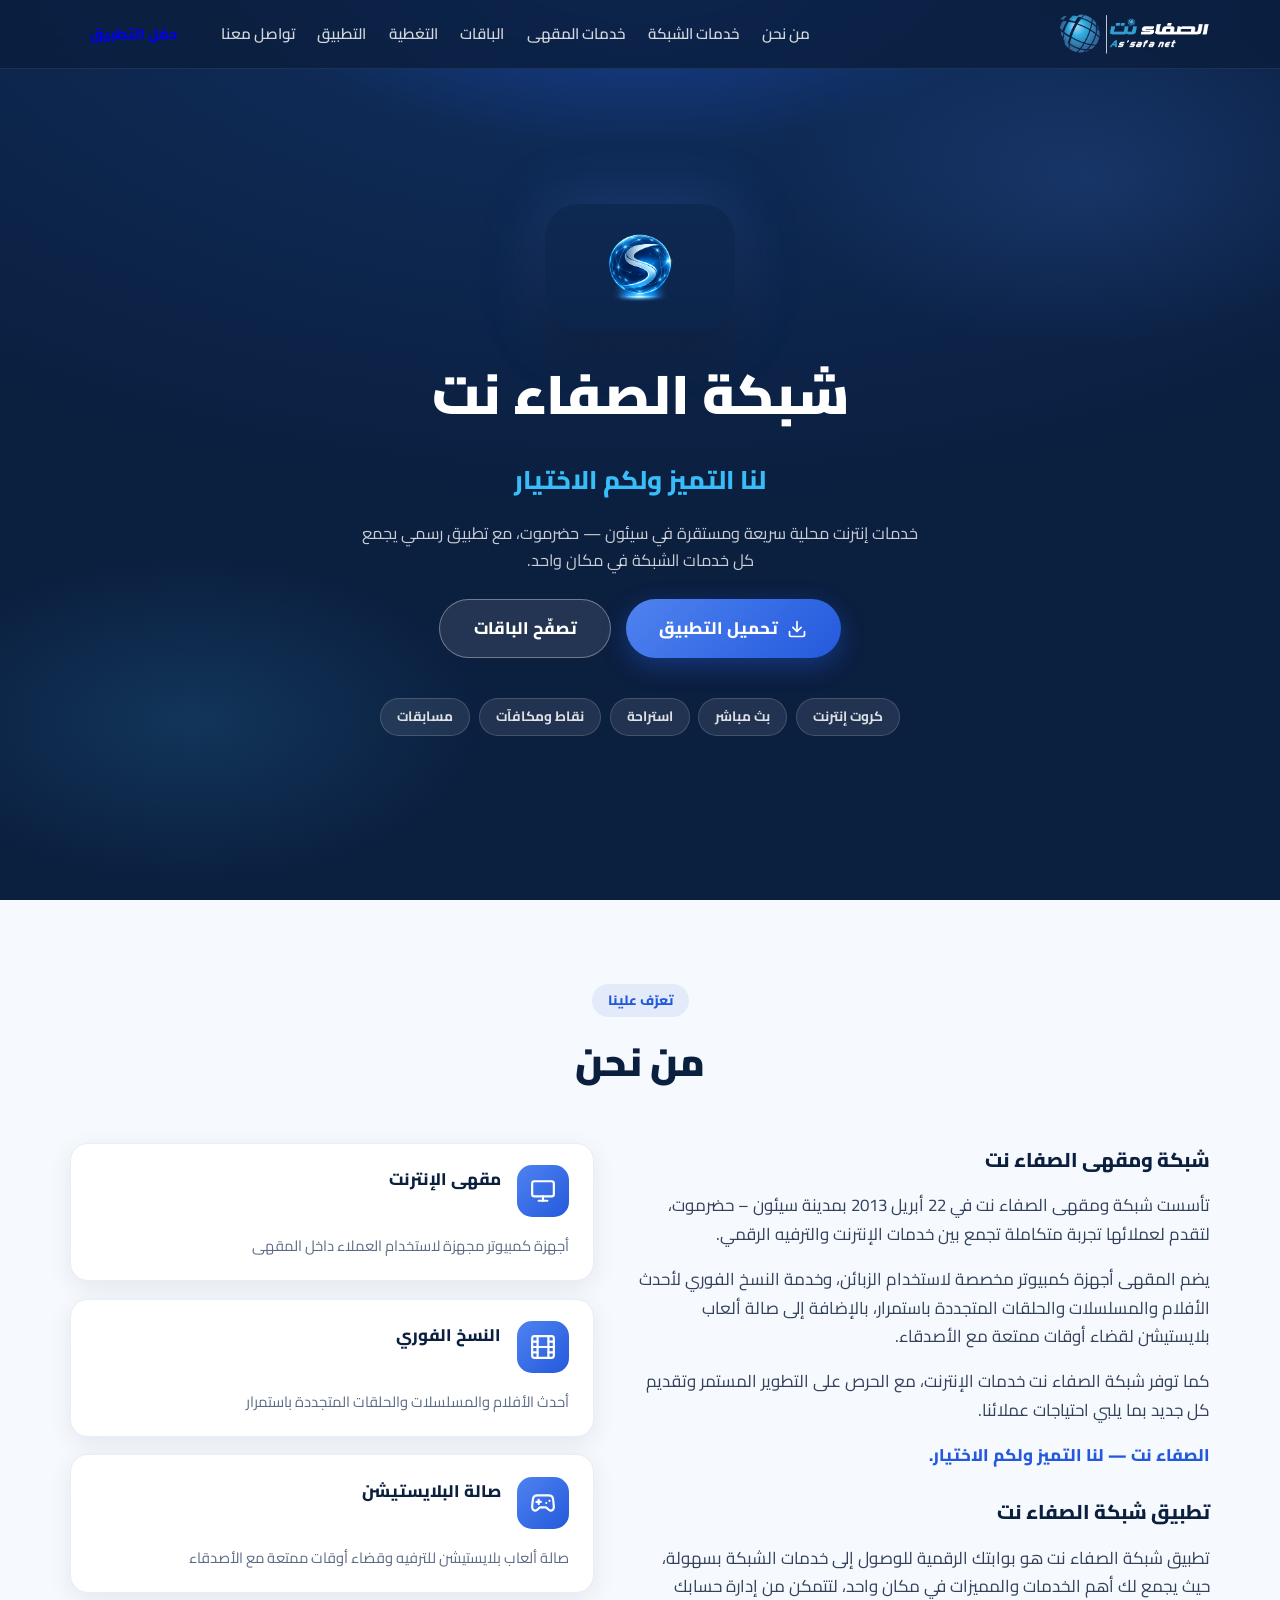
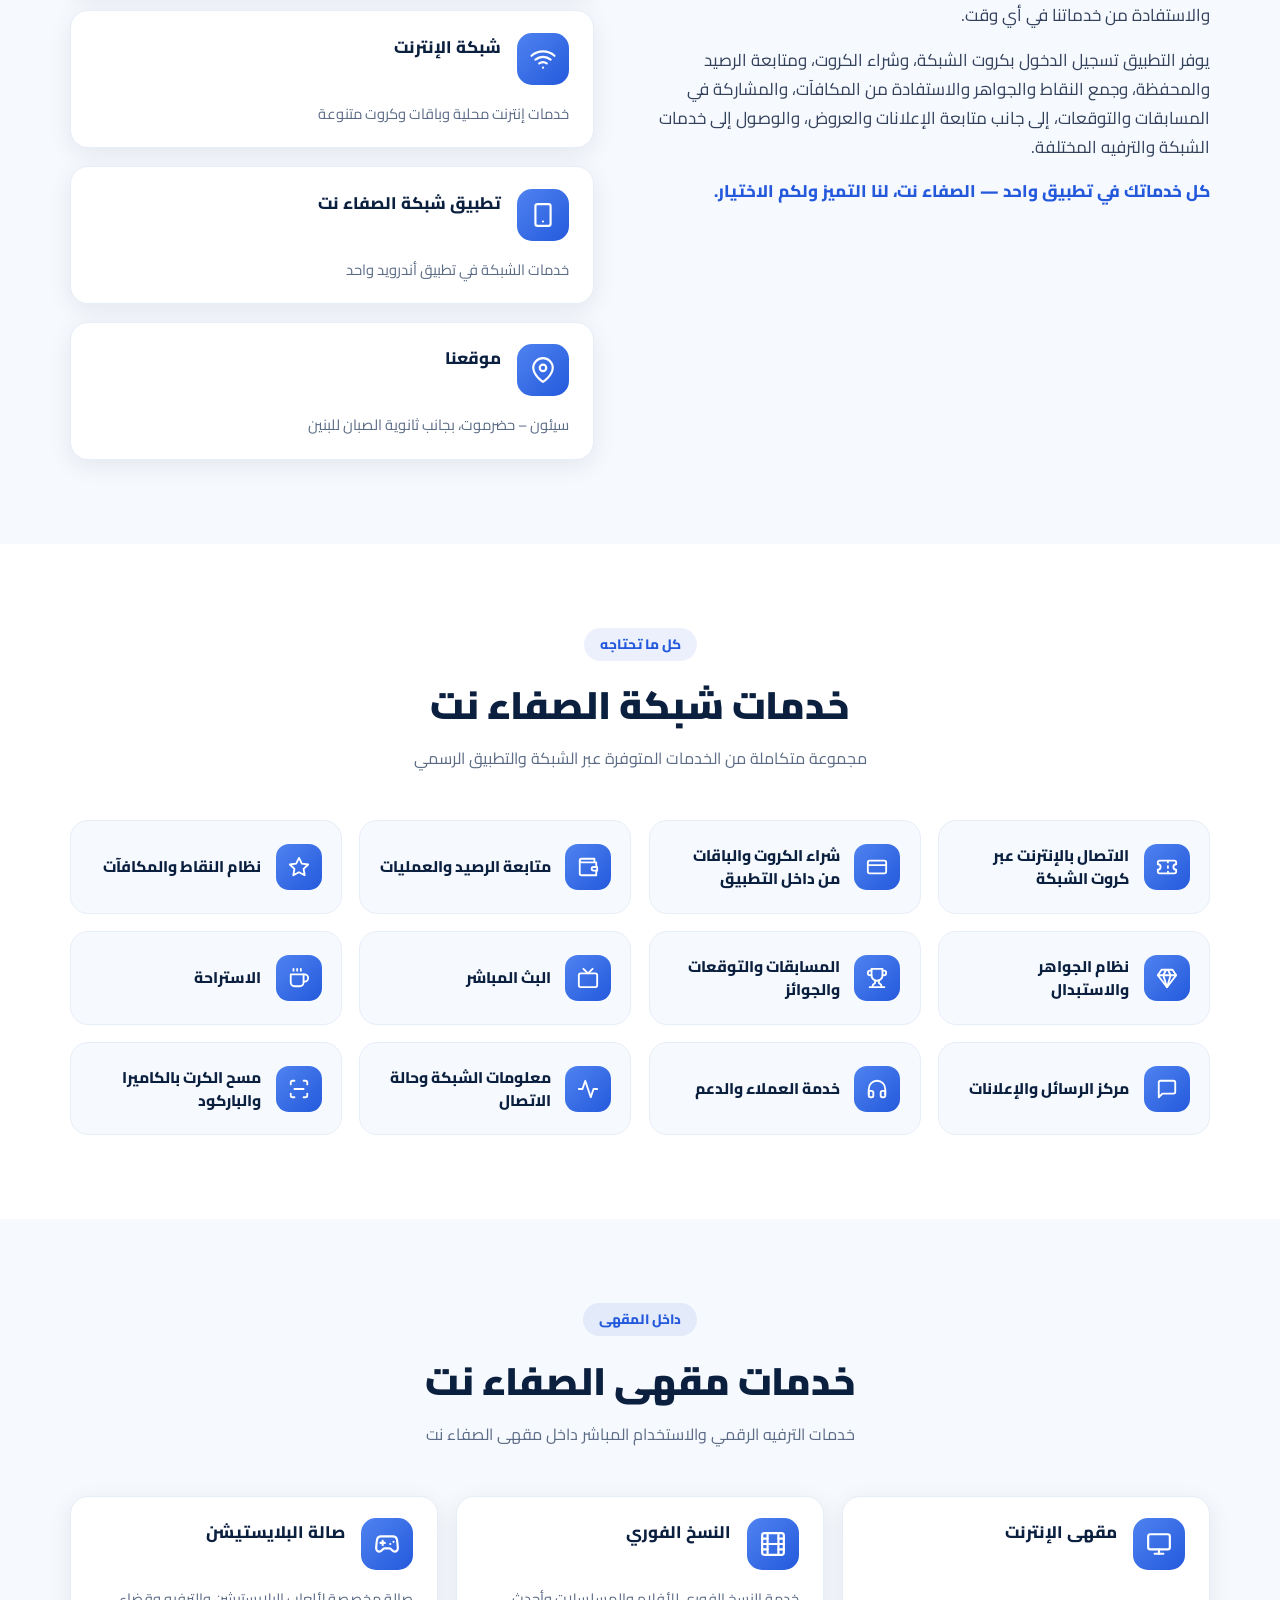
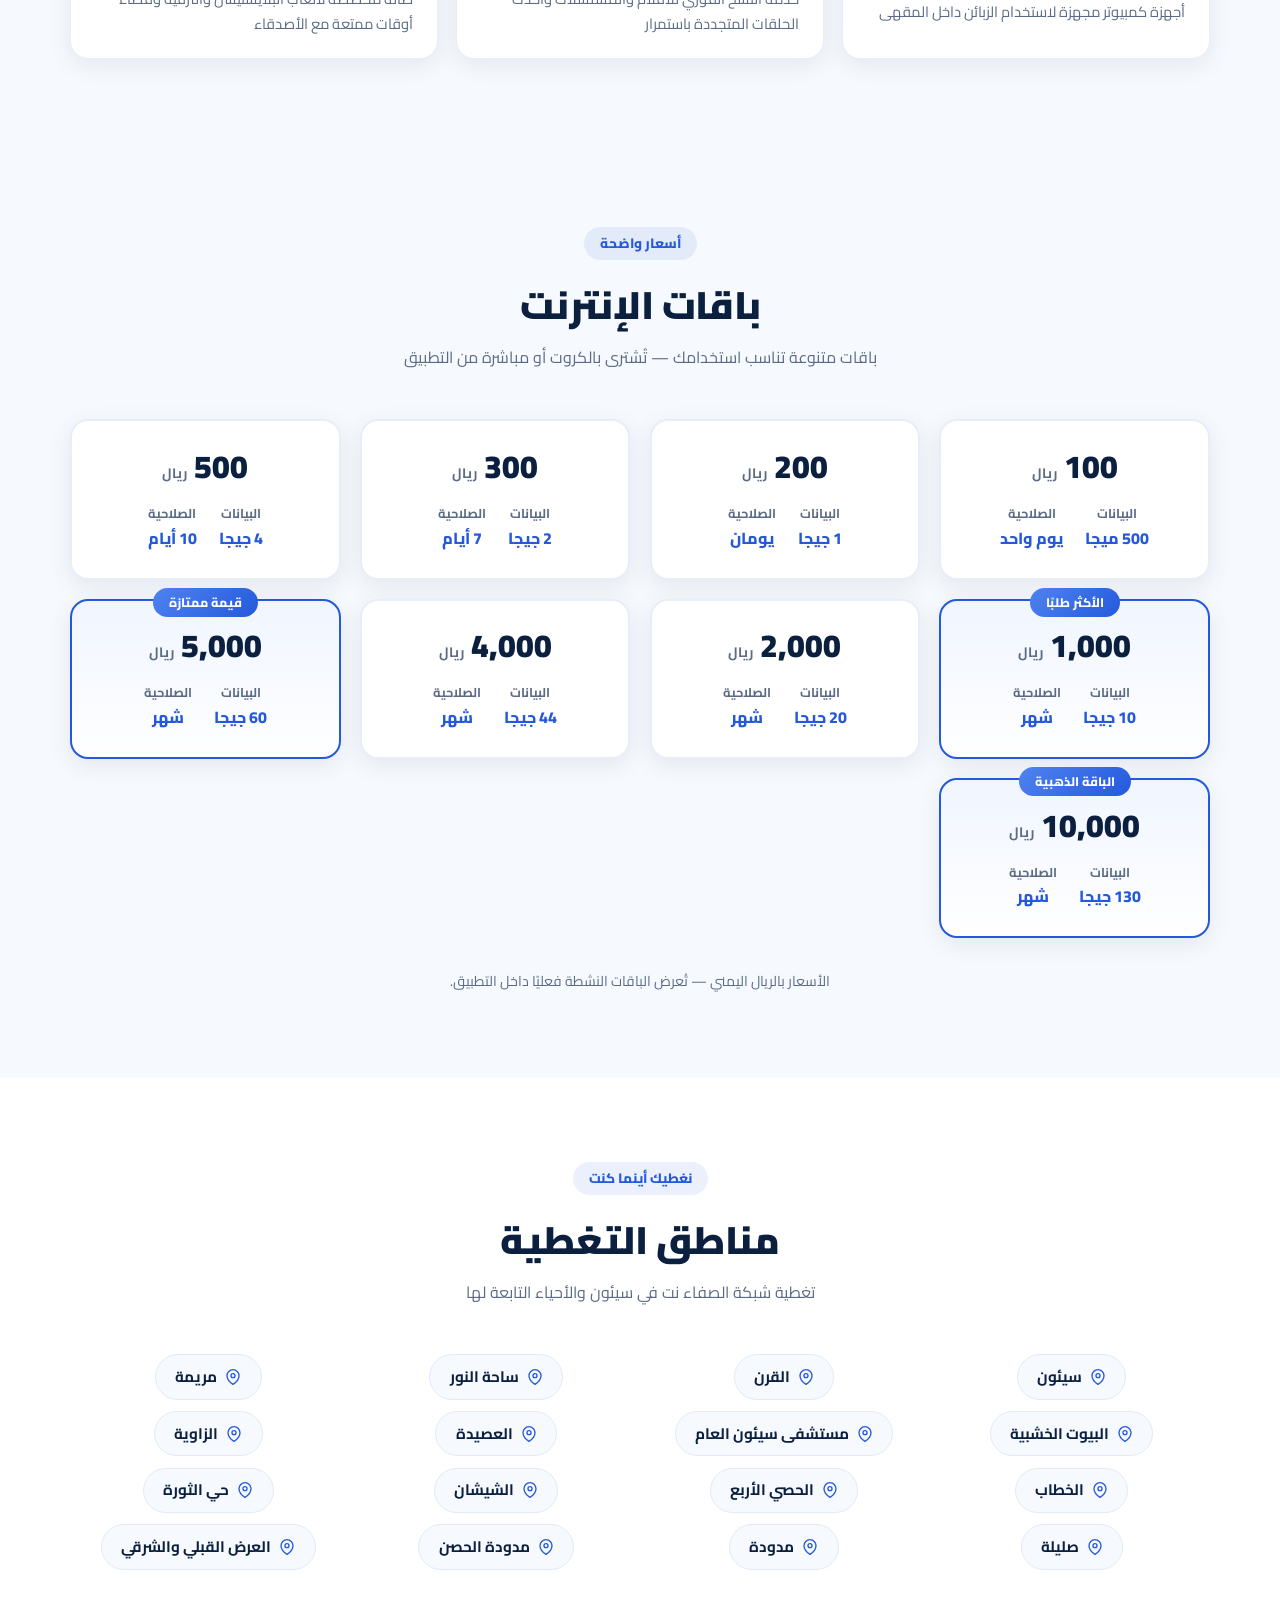
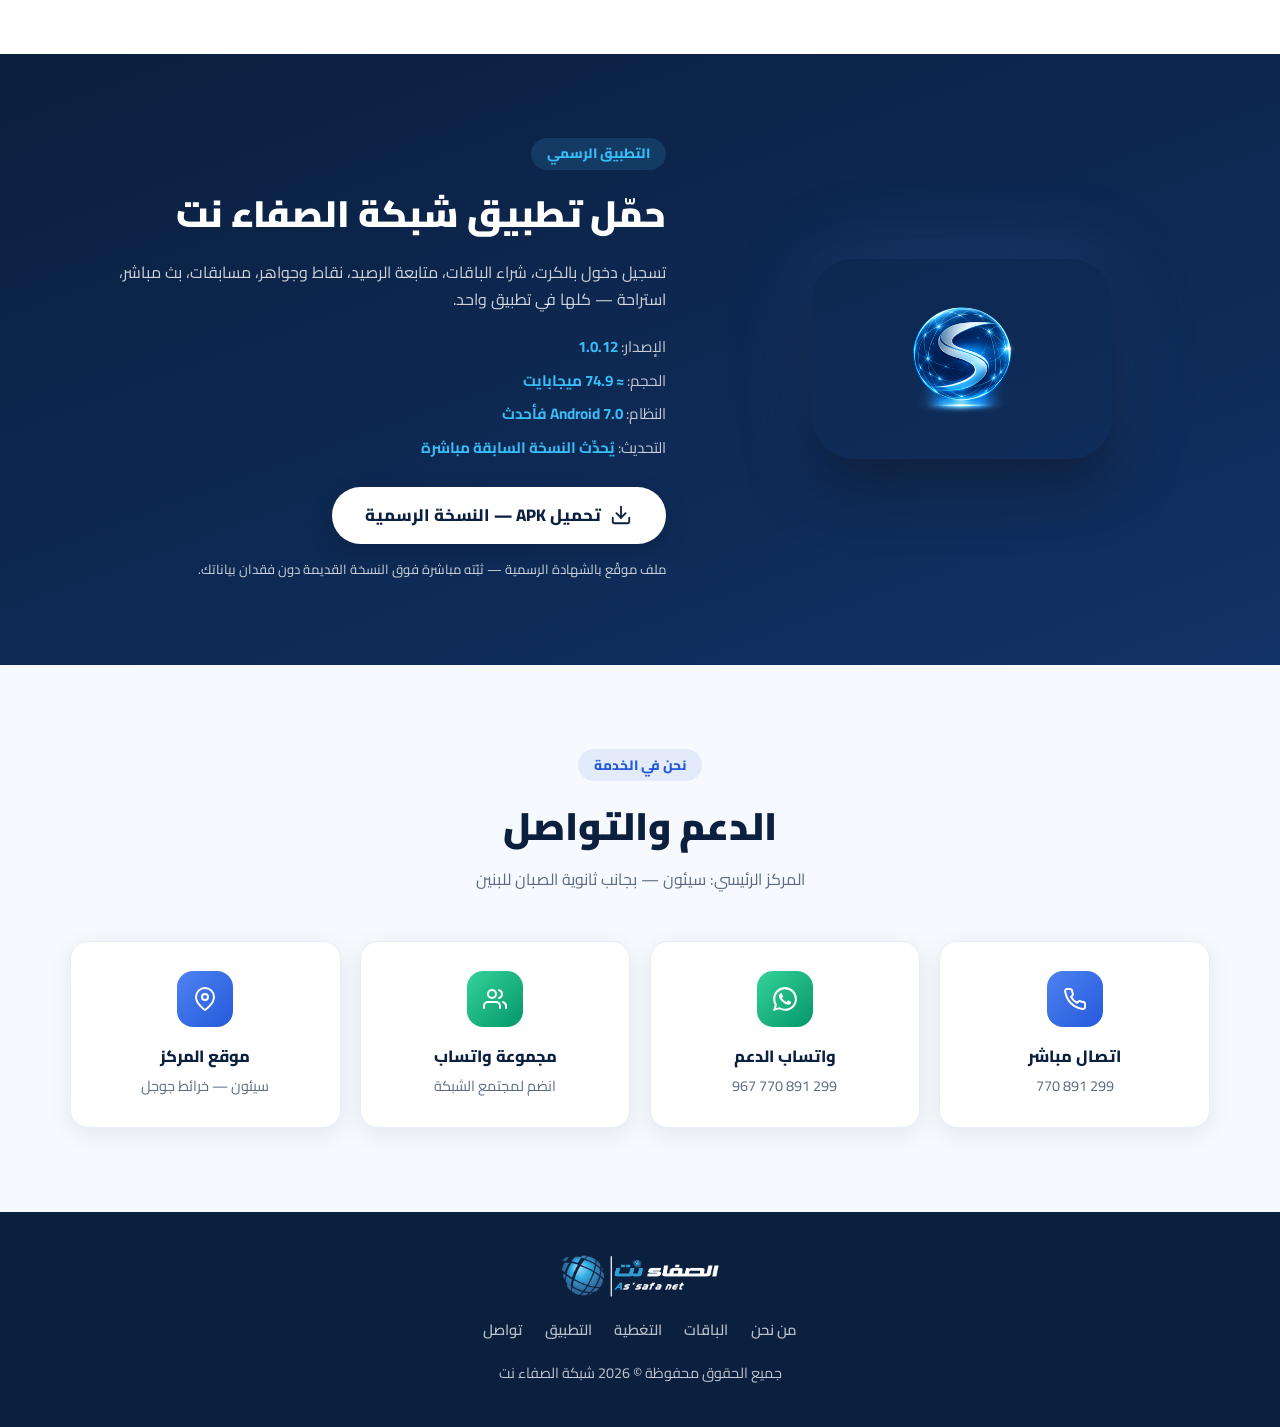
==== commit 095445de: "Fix displayed app size to 74.9 MB" ====
--- a/index.html
+++ b/index.html
@@ -195,7 +195,7 @@
         <p>تسجيل دخول بالكرت، شراء الباقات، متابعة الرصيد، نقاط وجواهر، مسابقات، بث مباشر، استراحة — كلها في تطبيق واحد.</p>
         <ul class="app-specs">
           <li>الإصدار: <b>1.0.12</b></li>
-          <li>الحجم: <b>≈ 75 ميجابايت</b></li>
+          <li>الحجم: <b>≈ 74.9 ميجابايت</b></li>
           <li>النظام: <b>Android 7.0 فأحدث</b></li>
           <li>التحديث: <b>يُحدِّث النسخة السابقة مباشرة</b></li>
         </ul>
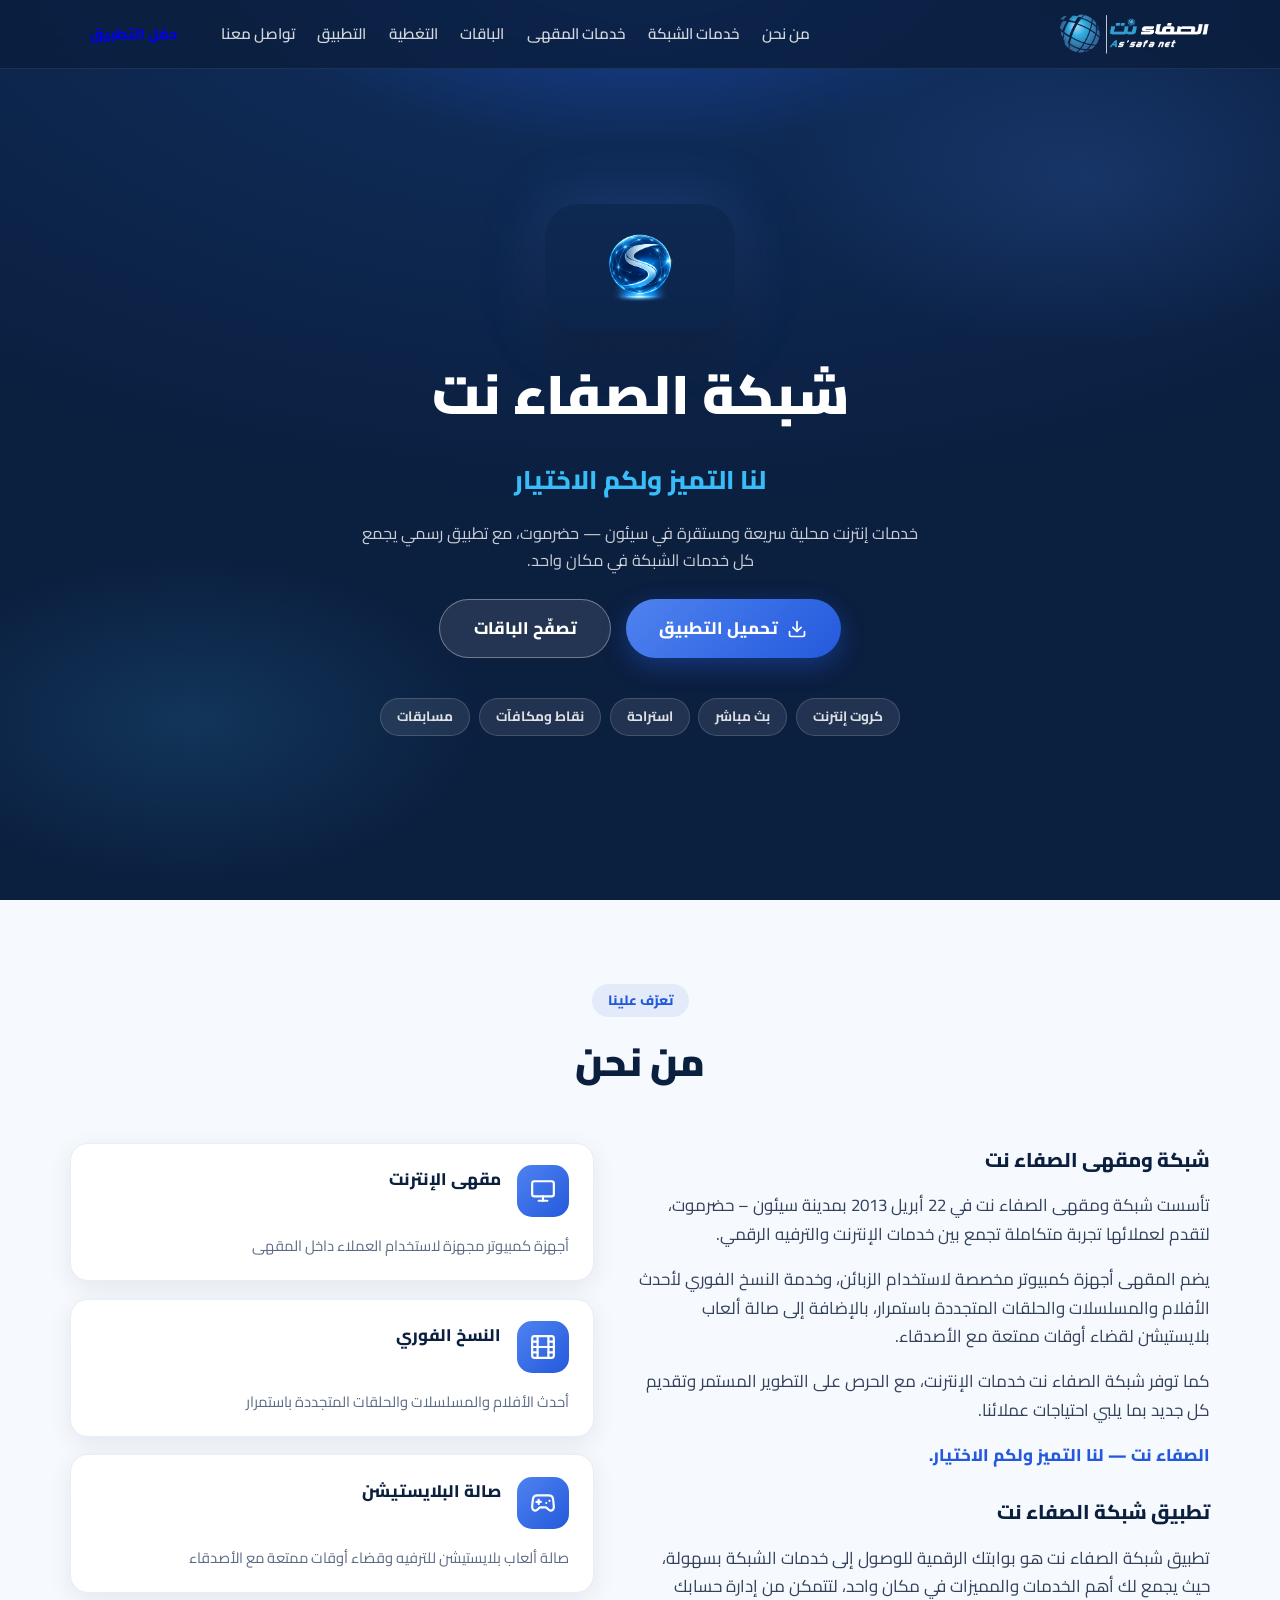
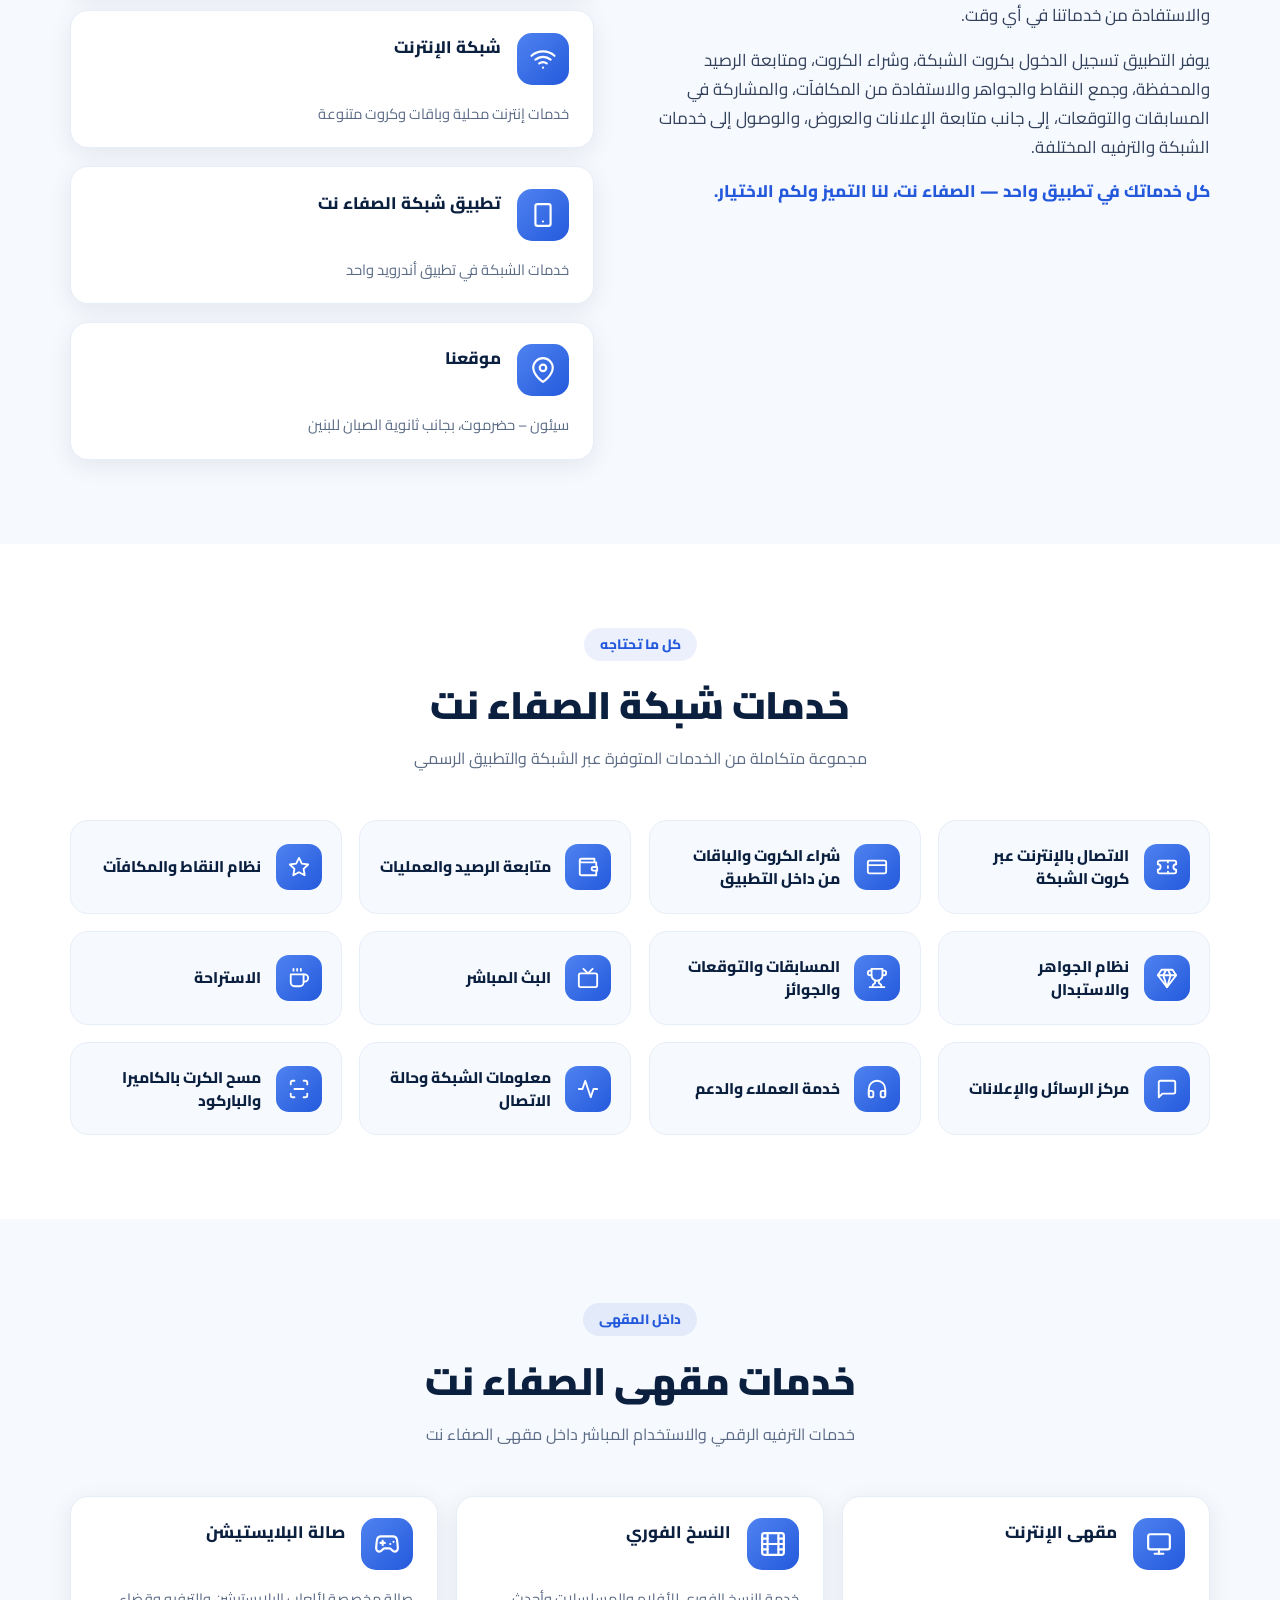
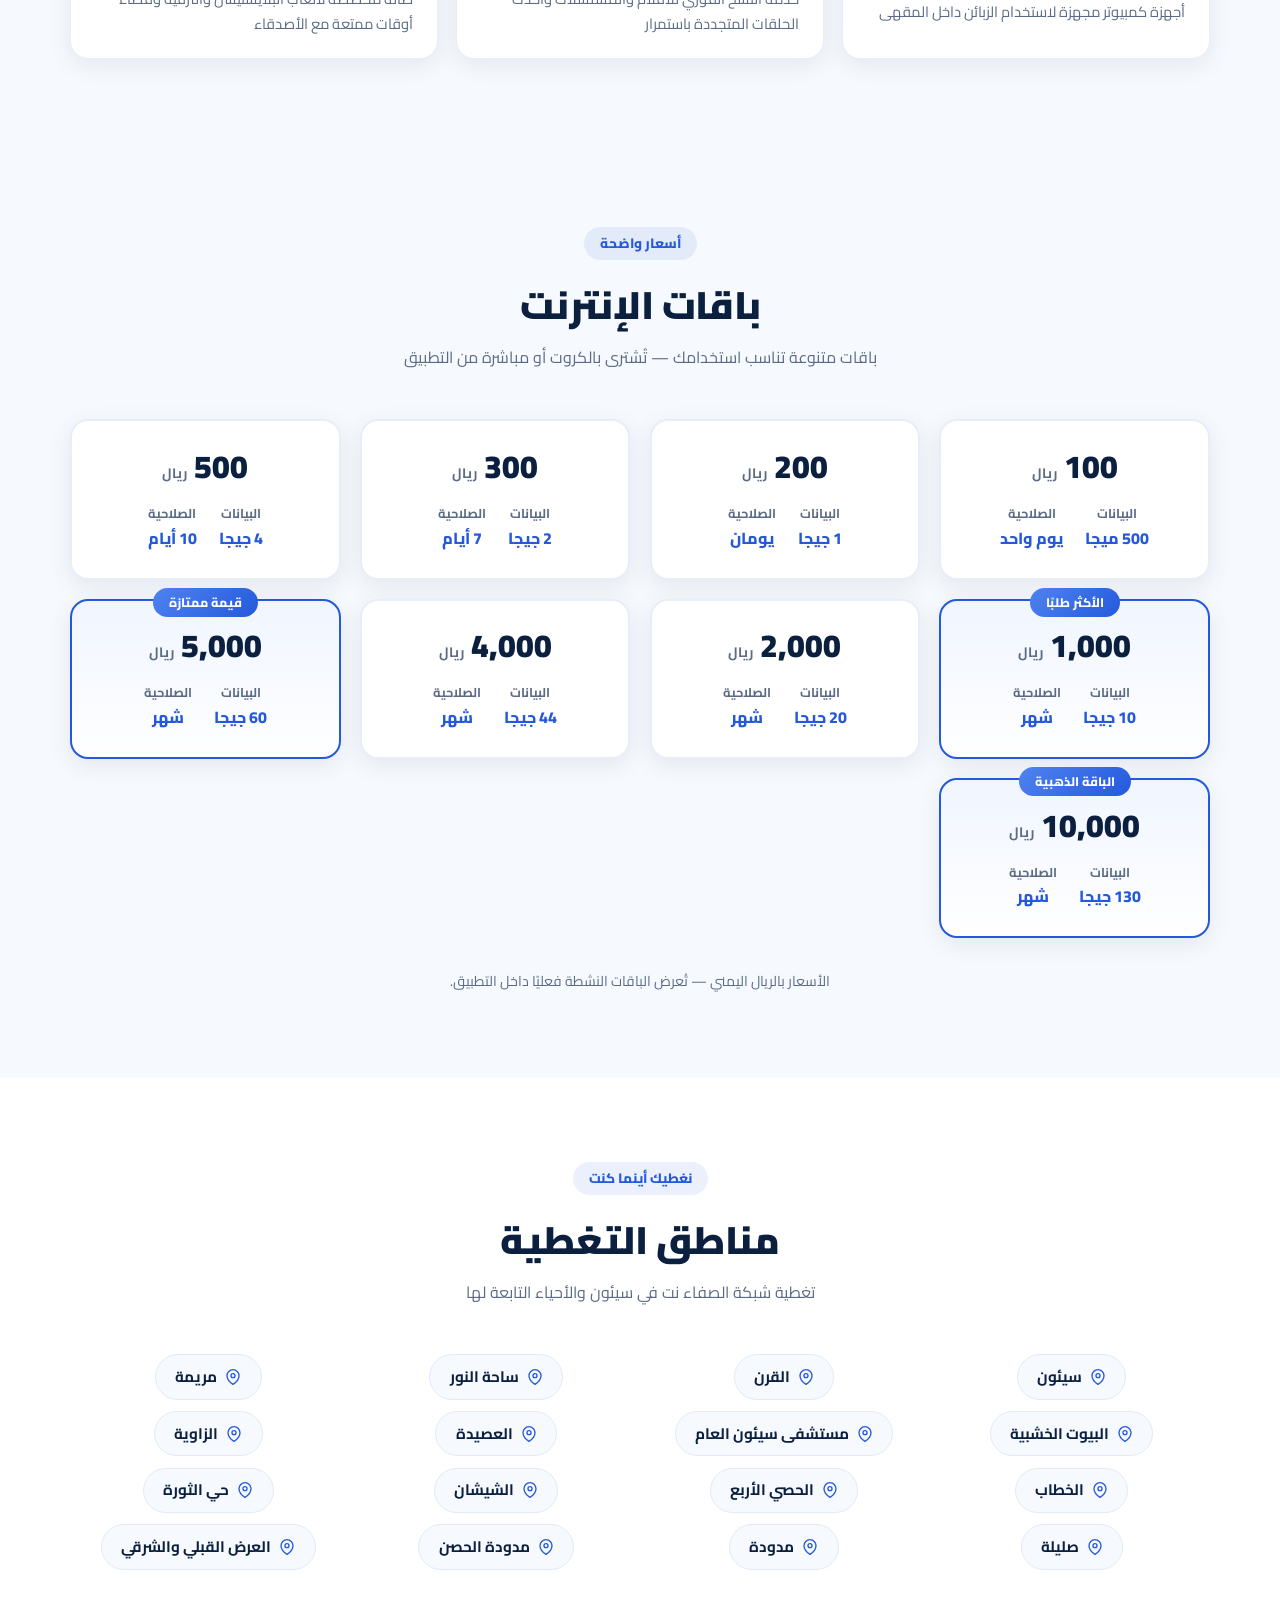
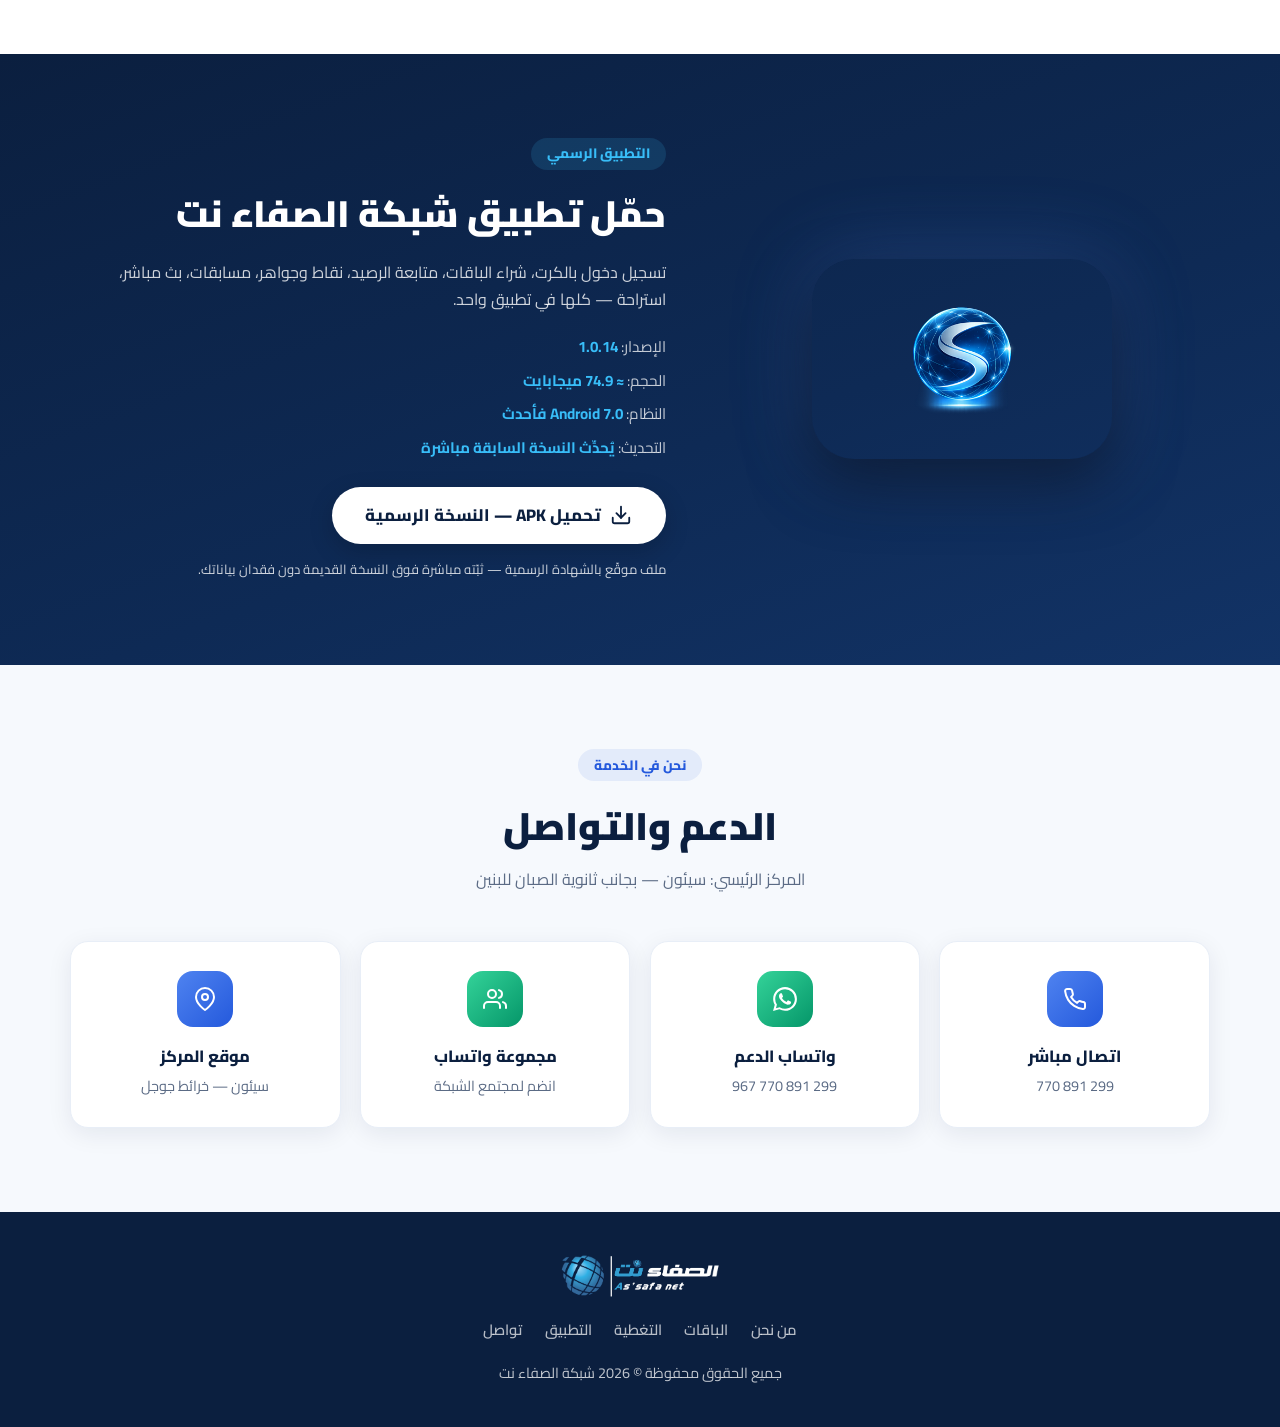
==== commit 2879c542: "Update site to v1.0.14" ====
--- a/index.html
+++ b/index.html
@@ -194,12 +194,12 @@
         <h2>حمّل تطبيق شبكة الصفاء نت</h2>
         <p>تسجيل دخول بالكرت، شراء الباقات، متابعة الرصيد، نقاط وجواهر، مسابقات، بث مباشر، استراحة — كلها في تطبيق واحد.</p>
         <ul class="app-specs">
-          <li>الإصدار: <b>1.0.12</b></li>
+          <li>الإصدار: <b>1.0.14</b></li>
           <li>الحجم: <b>≈ 74.9 ميجابايت</b></li>
           <li>النظام: <b>Android 7.0 فأحدث</b></li>
           <li>التحديث: <b>يُحدِّث النسخة السابقة مباشرة</b></li>
         </ul>
-        <a class="btn btn-light btn-lg" id="downloadBtn" href="https://github.com/hmma11112222-debug/alsafanet-website/releases/download/v1.0.12/ALSAFA-Customer-release.apk">
+        <a class="btn btn-light btn-lg" id="downloadBtn" href="https://github.com/hmma11112222-debug/alsafanet-website/releases/download/v1.0.14/ALSAFA-Customer-release.apk">
           <svg viewBox="0 0 24 24" width="22" height="22" fill="none" stroke="currentColor" stroke-width="2" stroke-linecap="round" stroke-linejoin="round"><path d="M21 15v4a2 2 0 0 1-2 2H5a2 2 0 0 1-2-2v-4"/><polyline points="7 10 12 15 17 10"/><line x1="12" y1="15" x2="12" y2="3"/></svg>
           تحميل APK — النسخة الرسمية
         </a>
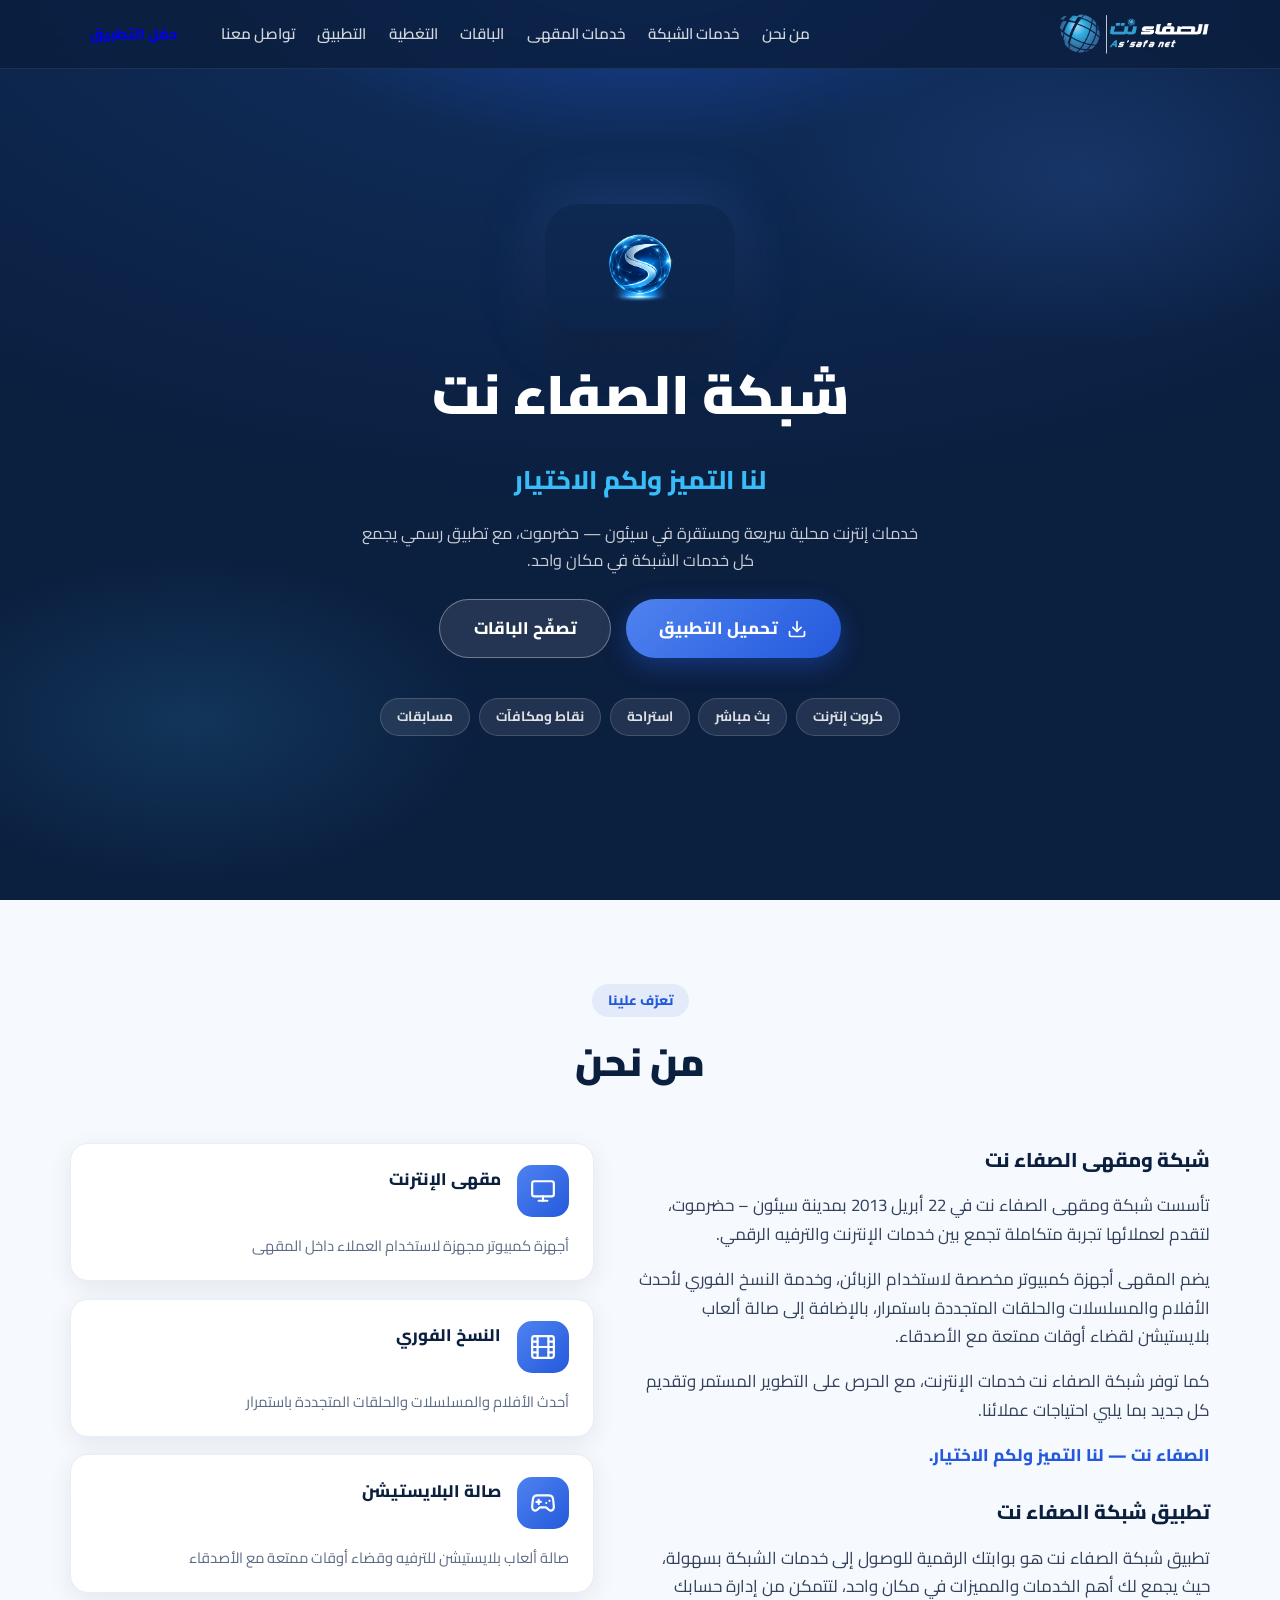
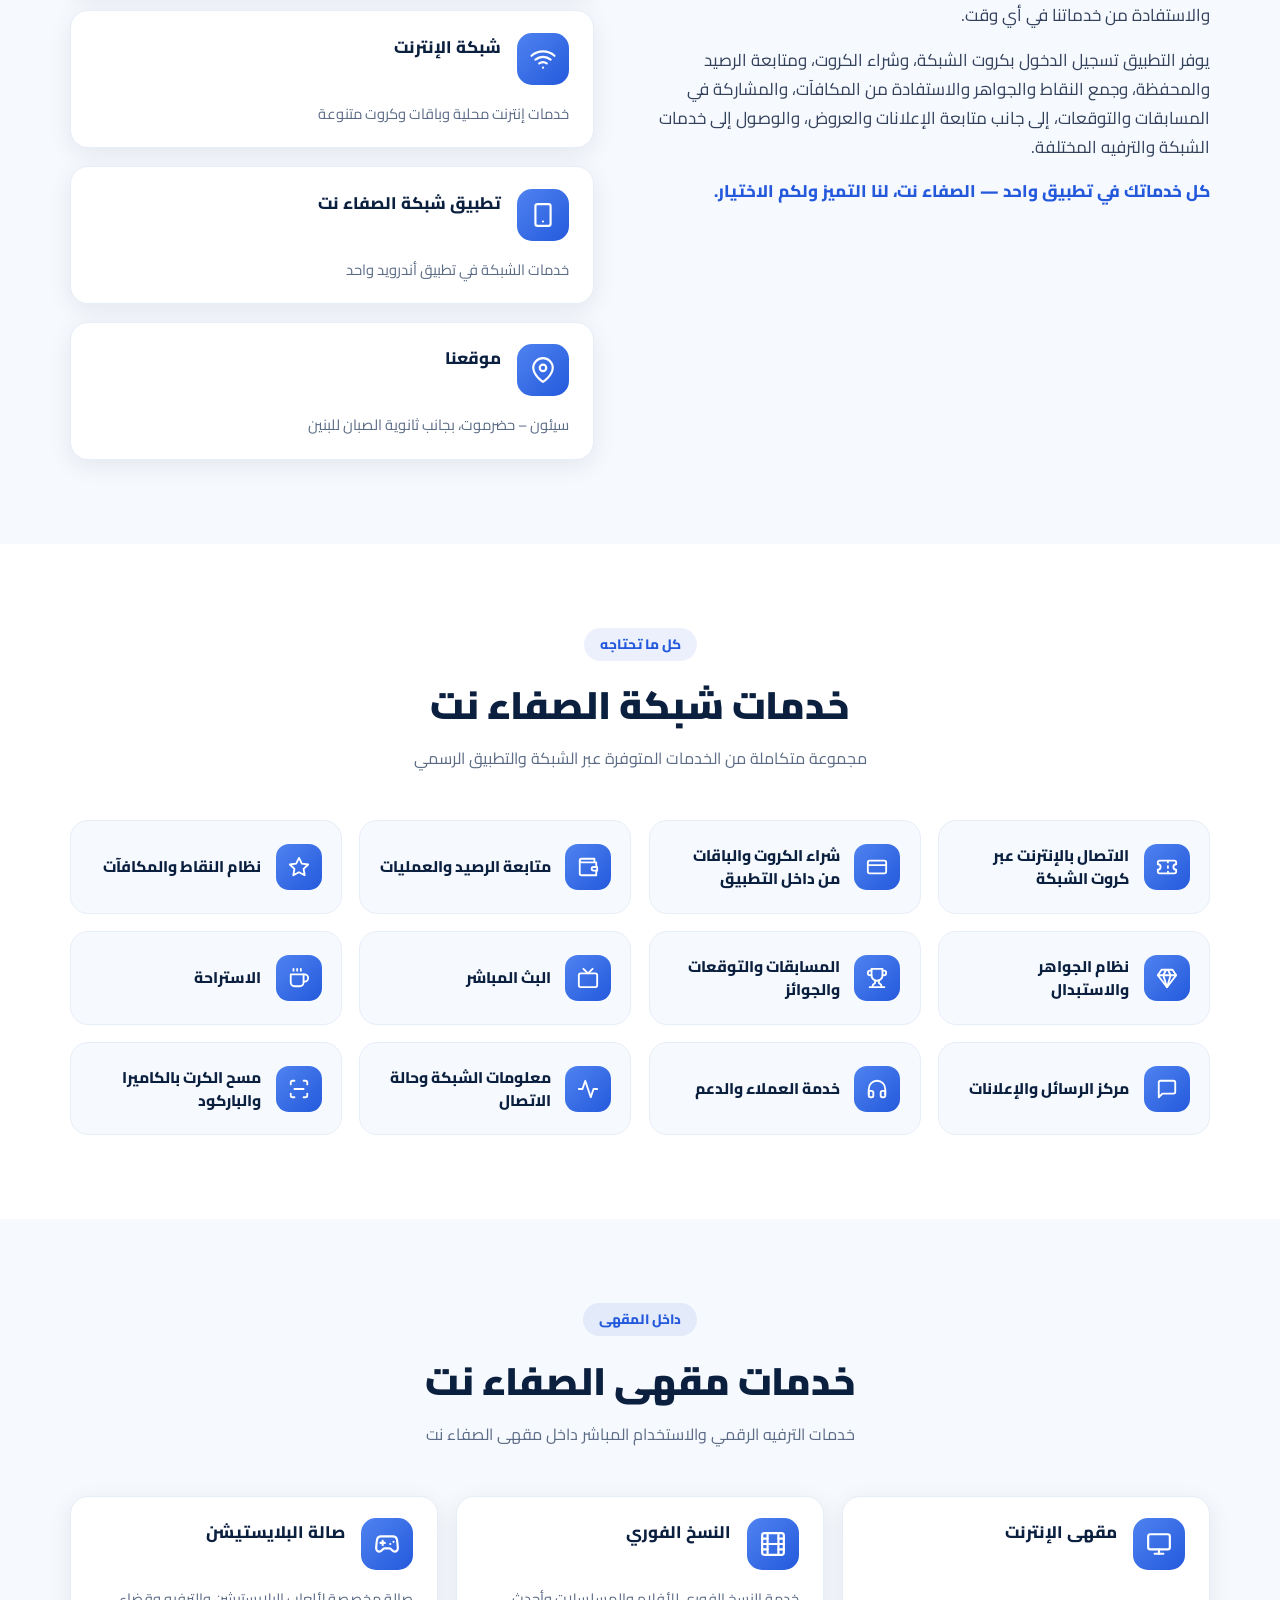
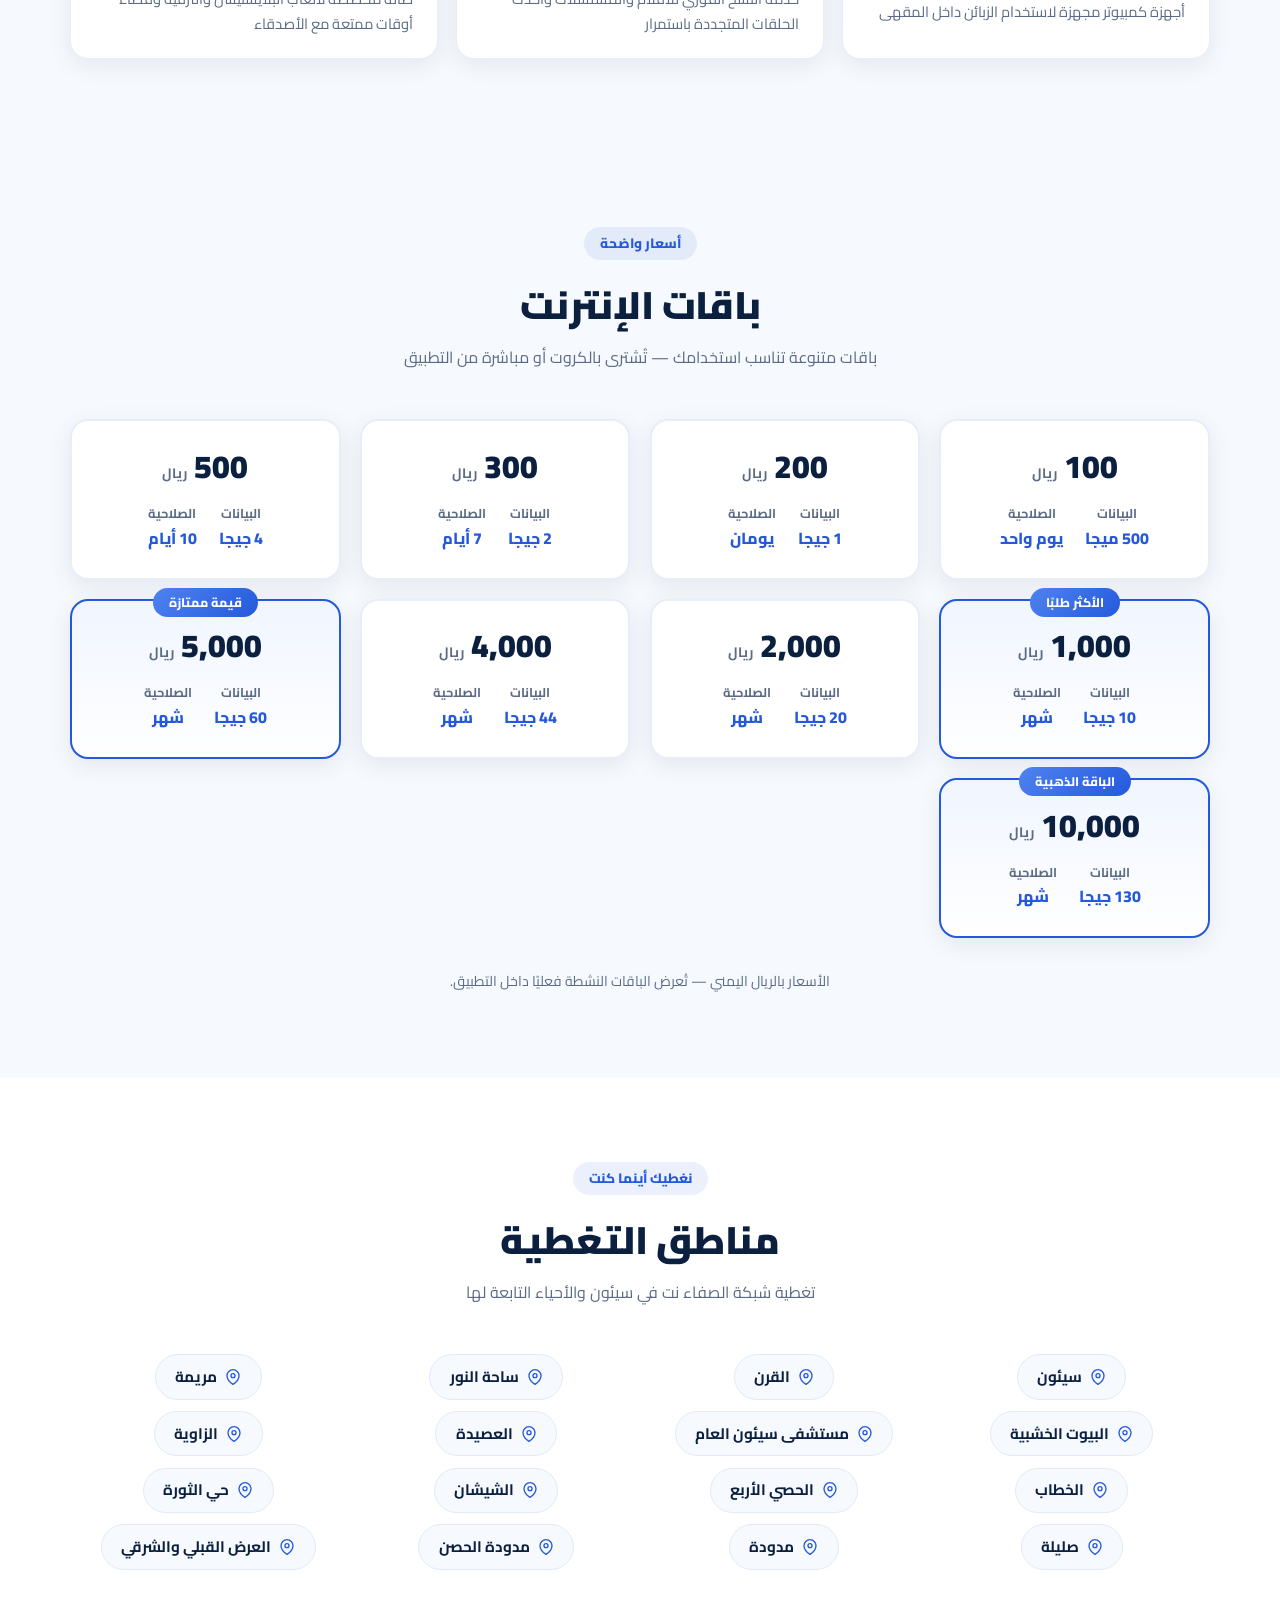
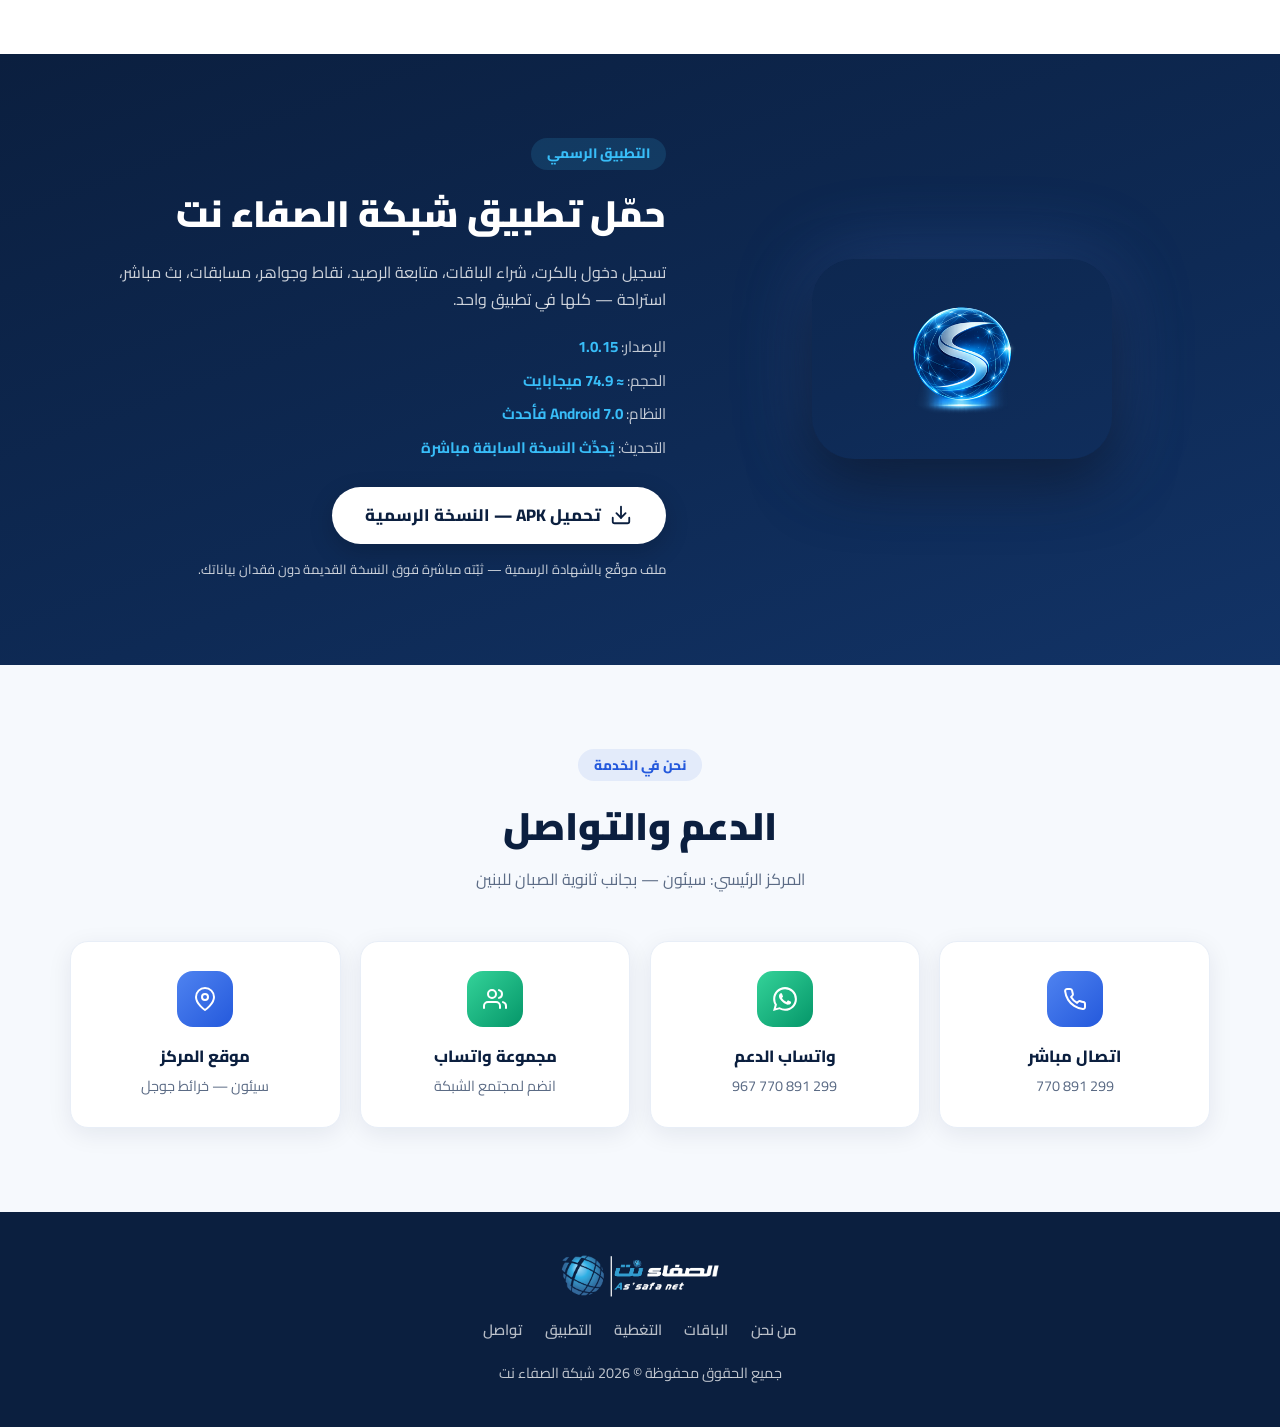
==== commit 3c12186c: "Update download link to v1.0.15" ====
--- a/index.html
+++ b/index.html
@@ -1,4 +1,4 @@
-<!DOCTYPE html>
+﻿<!DOCTYPE html>
 <html lang="ar" dir="rtl">
 <head>
   <meta charset="UTF-8" />
@@ -194,12 +194,12 @@
         <h2>حمّل تطبيق شبكة الصفاء نت</h2>
         <p>تسجيل دخول بالكرت، شراء الباقات، متابعة الرصيد، نقاط وجواهر، مسابقات، بث مباشر، استراحة — كلها في تطبيق واحد.</p>
         <ul class="app-specs">
-          <li>الإصدار: <b>1.0.14</b></li>
+          <li>الإصدار: <b>1.0.15</b></li>
           <li>الحجم: <b>≈ 74.9 ميجابايت</b></li>
           <li>النظام: <b>Android 7.0 فأحدث</b></li>
           <li>التحديث: <b>يُحدِّث النسخة السابقة مباشرة</b></li>
         </ul>
-        <a class="btn btn-light btn-lg" id="downloadBtn" href="https://github.com/hmma11112222-debug/alsafanet-website/releases/download/v1.0.14/ALSAFA-Customer-release.apk">
+        <a class="btn btn-light btn-lg" id="downloadBtn" href="https://github.com/hmma11112222-debug/alsafanet-website/releases/download/v1.0.15/ALSAFA-Customer-release.apk">
           <svg viewBox="0 0 24 24" width="22" height="22" fill="none" stroke="currentColor" stroke-width="2" stroke-linecap="round" stroke-linejoin="round"><path d="M21 15v4a2 2 0 0 1-2 2H5a2 2 0 0 1-2-2v-4"/><polyline points="7 10 12 15 17 10"/><line x1="12" y1="15" x2="12" y2="3"/></svg>
           تحميل APK — النسخة الرسمية
         </a>
@@ -260,3 +260,4 @@
 </body>
 </html>
 
+
